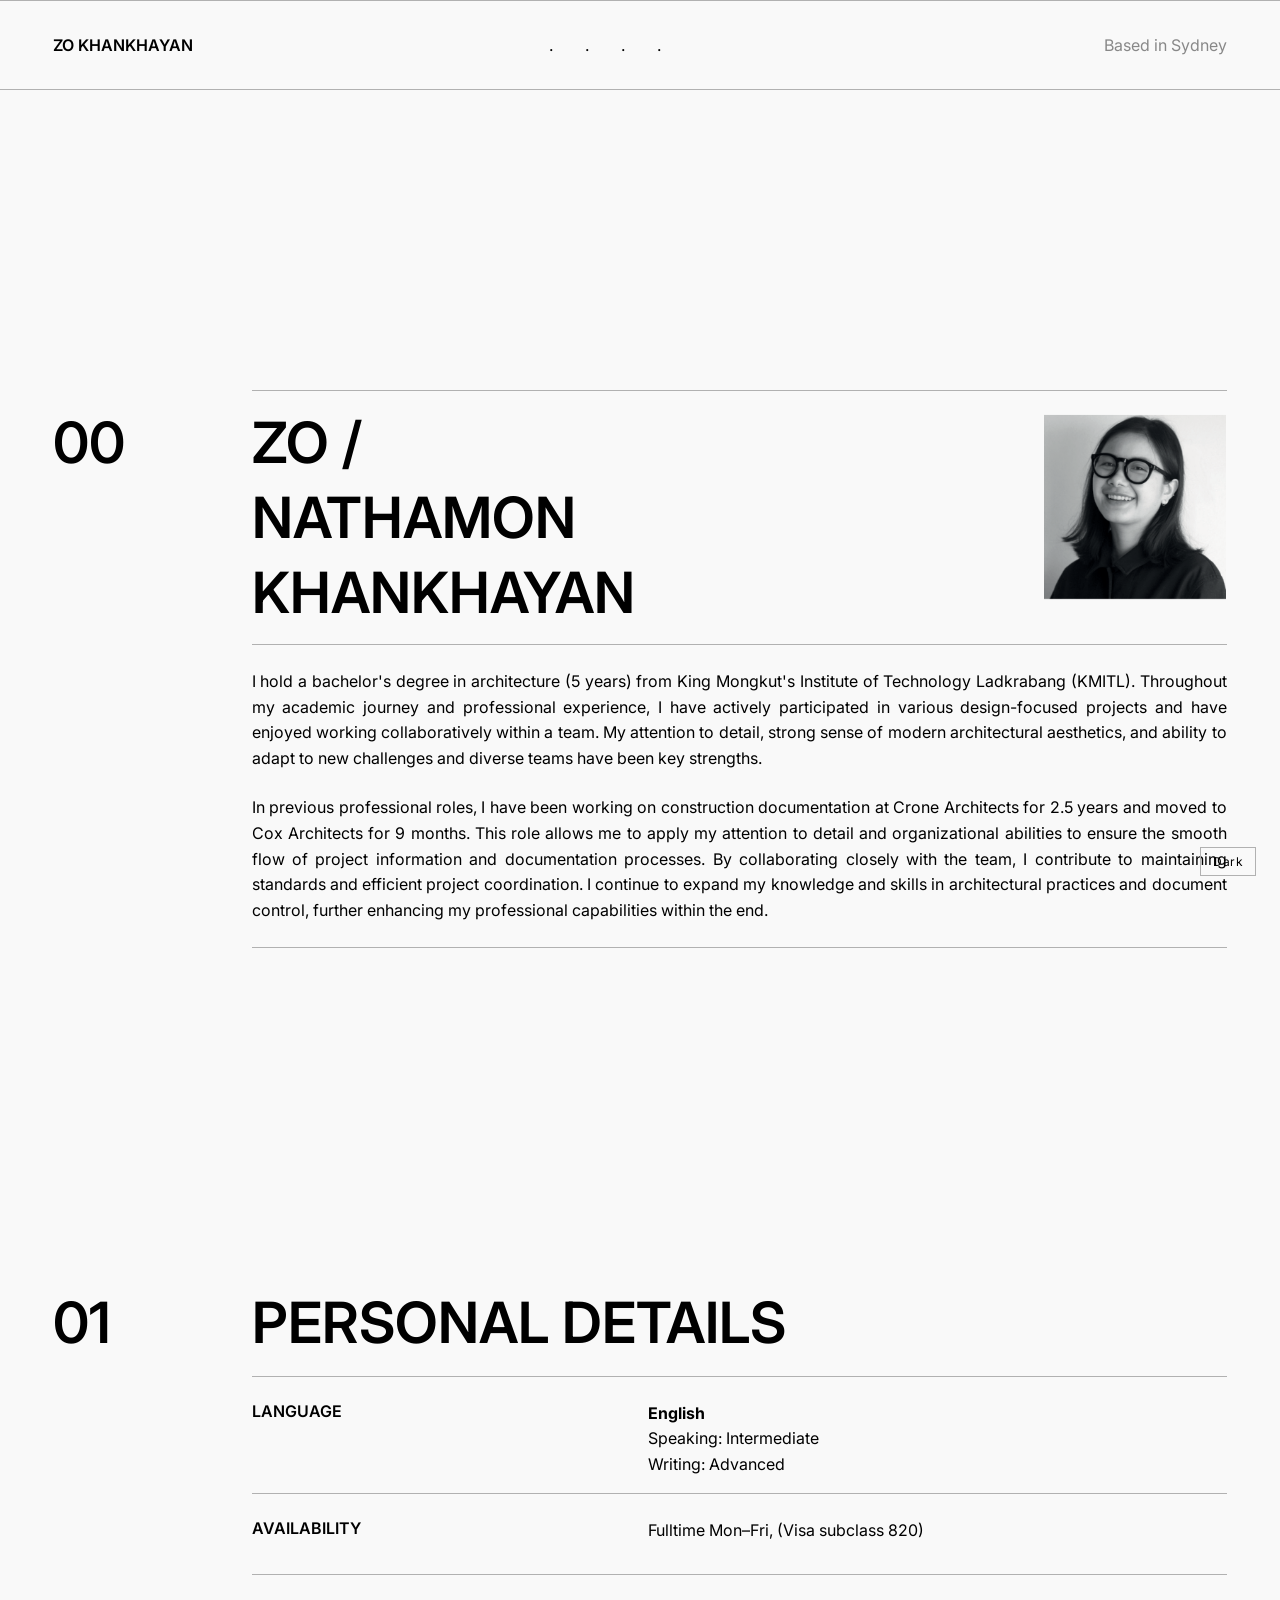
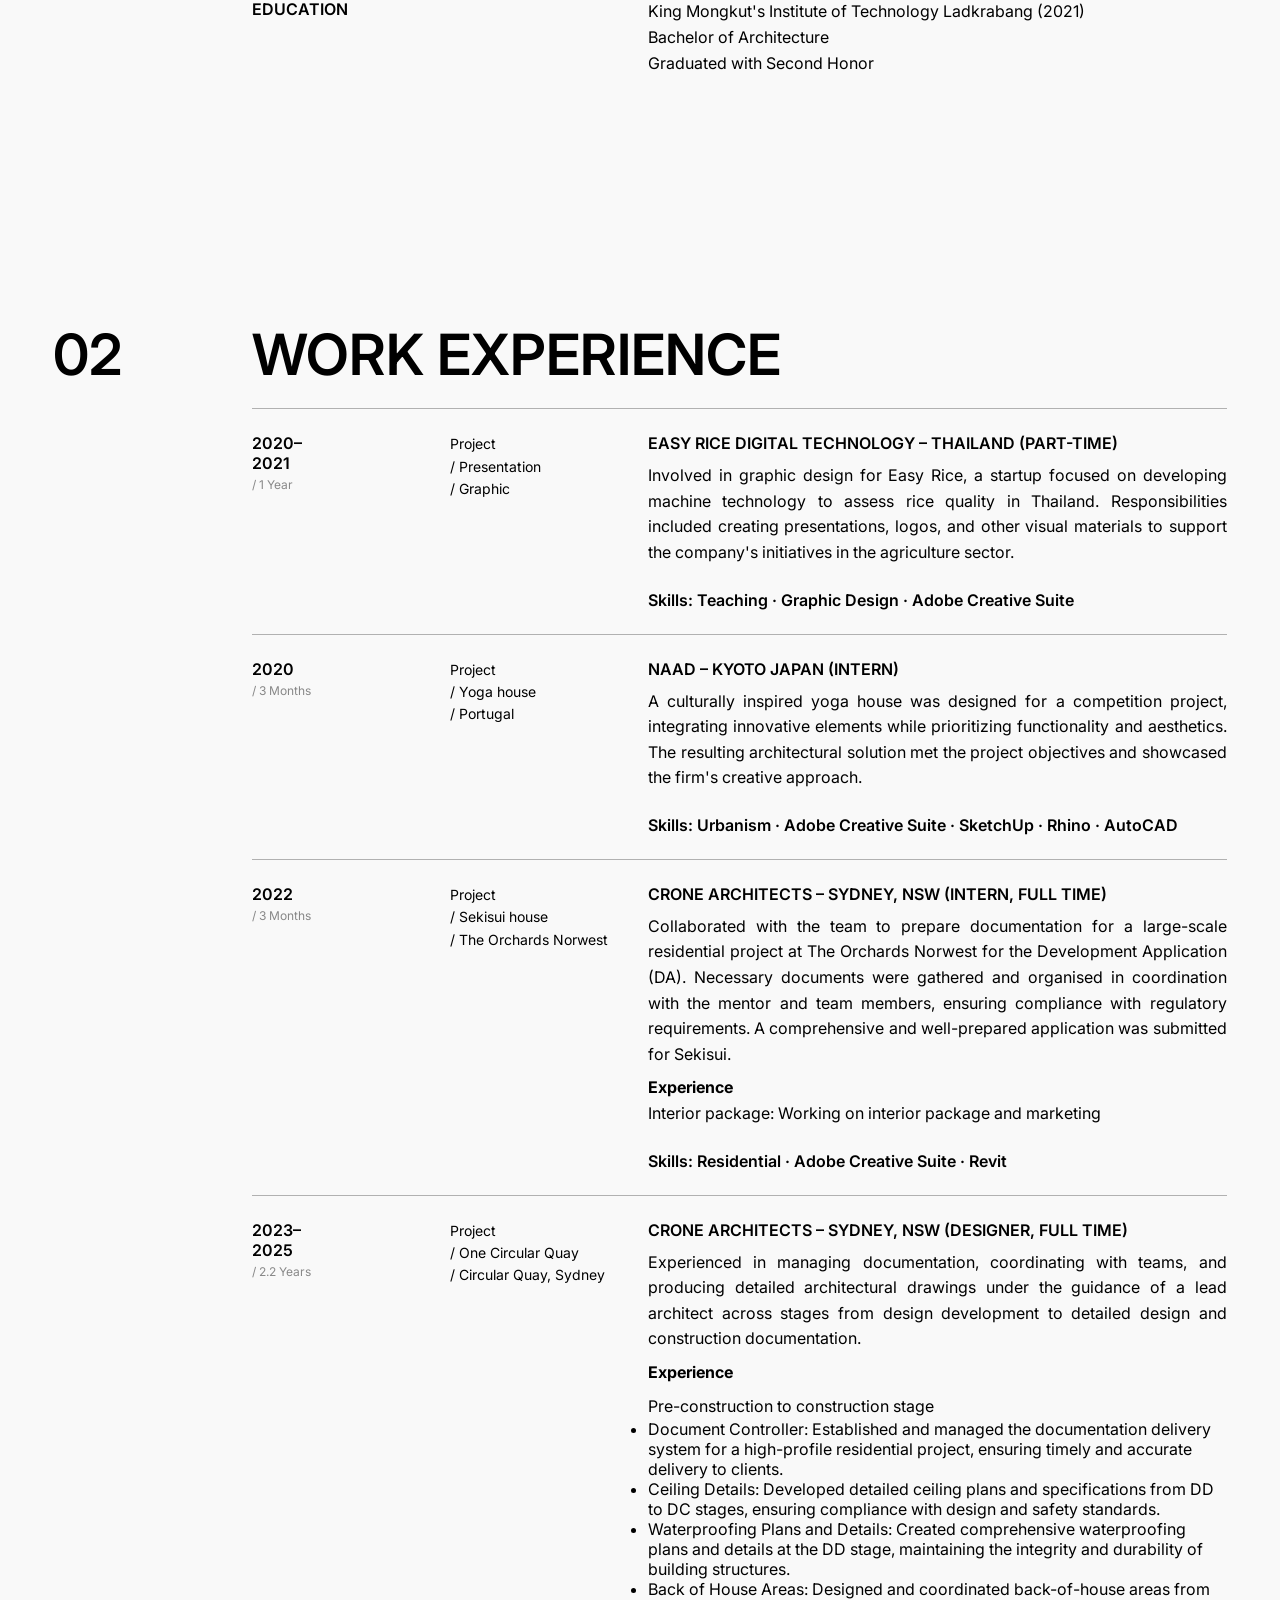
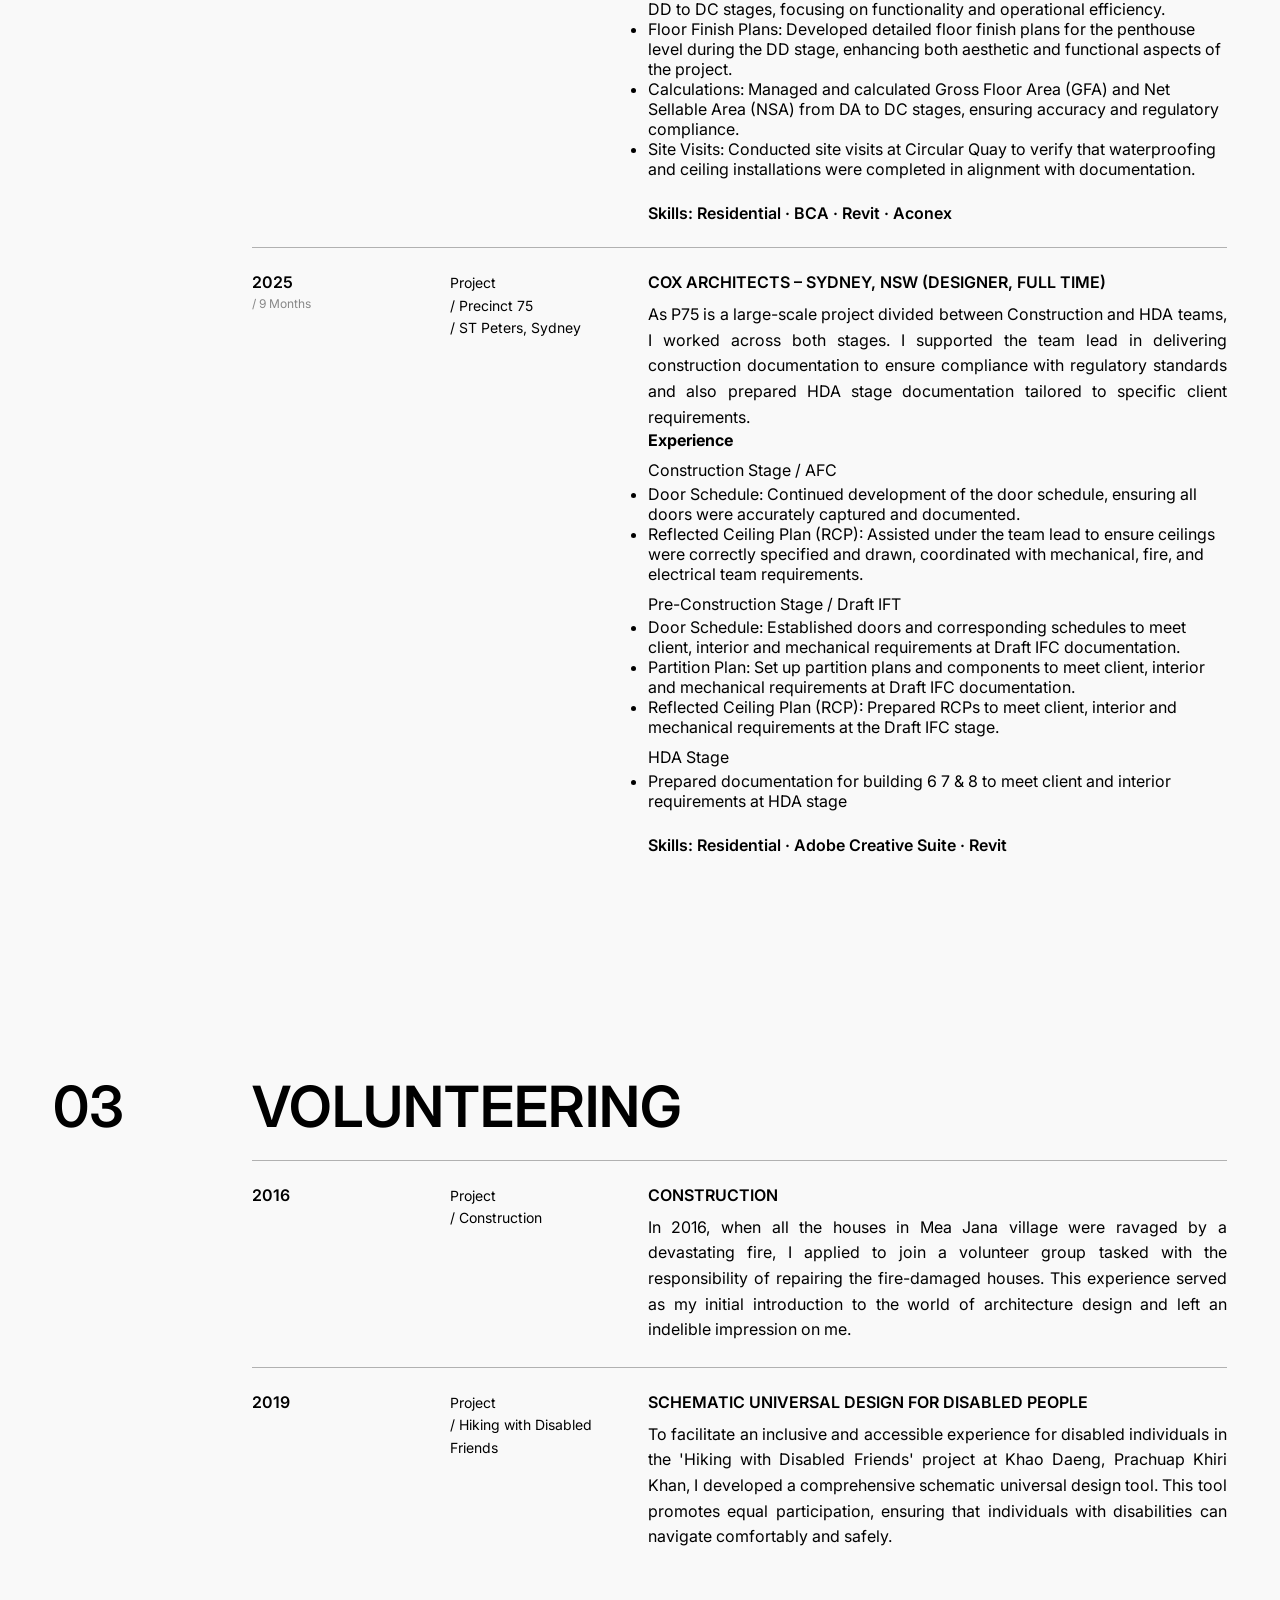
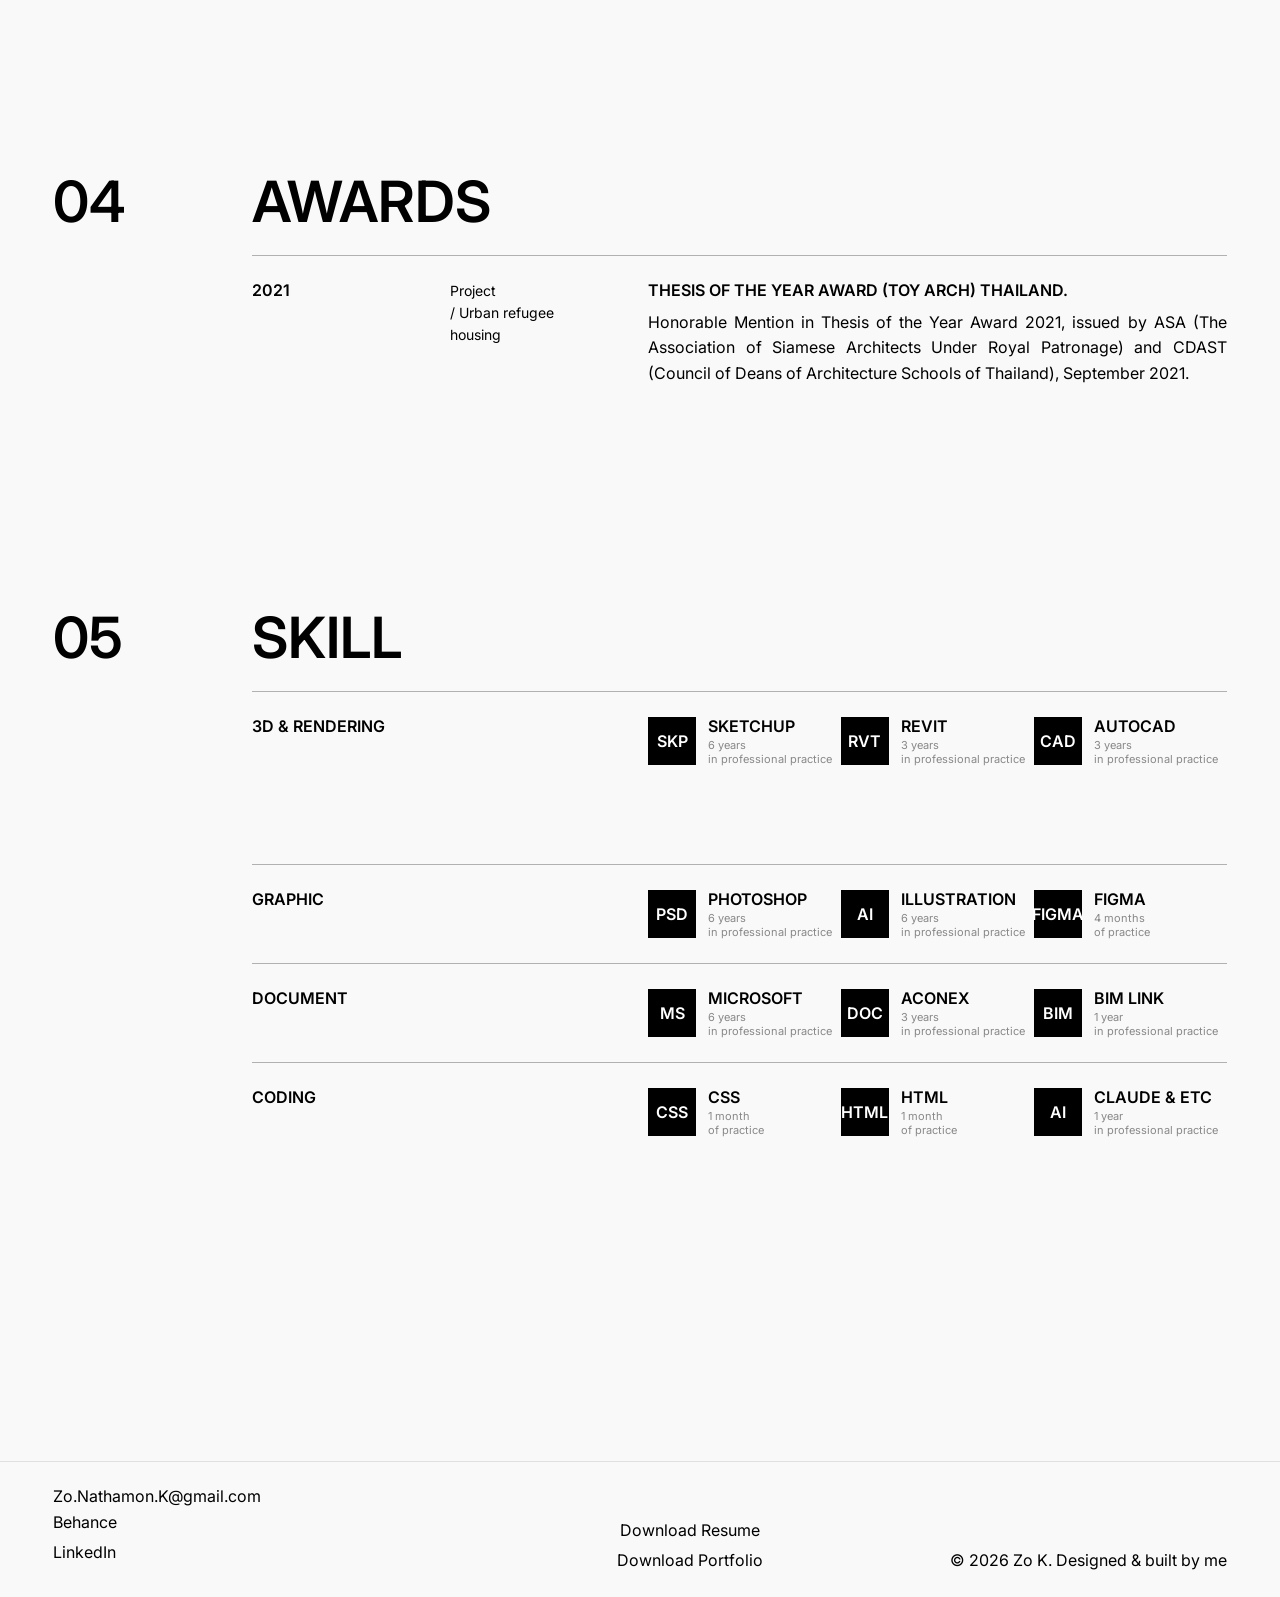
==== index.html @ fa92674e "spell checked" ====
<!DOCTYPE html>
<html lang="en">

<head>
  <meta charset="UTF-8" />
  <meta name="viewport" content="width=device-width, initial-scale=1.0" />
  <title>Zo Khankhayan</title>
  <link href="https://fonts.googleapis.com/css2?family=Inter:wght@400;600&display=swap" rel="stylesheet" />
  <style>
    /* ─────────────────────────────────────────────────────
       DESIGN TOKENS
    ───────────────────────────────────────────────────── */
    :root {
      --gray-000: #FFFFFF;
      --gray-200: #F9F9F9;
      --gray-500: #888888;
      --gray-900: #000000;
      --gutter: 16px;
      --margin: clamp(24px, calc(-160px + 16.667vw), 160px);
      --rule-color: #b1b1b1;
      --footer-rule: #E0E0E0;
    }

    /* ── Dark mode token overrides ── */
    body.dark {
      --gray-000: #000000;
      --gray-200: #161616;
      --gray-500: #777777;
      --gray-900: #F0F0F0;
      --rule-color: #333333;
      --footer-rule: #2a2a2a;
    }

    *,
    *::before,
    *::after {
      box-sizing: border-box;
      margin: 0;
      padding: 0;
    }

    body {
      background: var(--gray-200);
      font-family: 'Inter', sans-serif;
      font-size: 16px;
      color: var(--gray-900);
      cursor: none;
      transition: background 0.3s ease, color 0.3s ease;
    }

    /* ═══════════════════════════════════════════════════
       CUSTOM CURSOR
    ═══════════════════════════════════════════════════ */
    #cursor {
      position: fixed;
      top: 0;
      left: 0;
      width: 24px;
      height: 24px;
      border-radius: 50%;
      background: #ff3300;
      pointer-events: none;
      z-index: 99999;
      transform: translate(-50%, -50%);
      will-change: left, top;
      mix-blend-mode: multiply;
    }

    body.dark #cursor {
      mix-blend-mode: difference;
    }

    #cursor.clicking {
      transform: translate(-50%, -50%) scale(0.82);
    }

    /* hide default cursor everywhere */
    *,
    *::before,
    *::after {
      cursor: none !important;
    }

    /* ─── Typography ─── */
    .h1 {
      font-weight: 600;
      font-size: clamp(32px, 4.44vw, 64px);
      color: var(--gray-900);
      line-height: 1;
    }

    .h2 {
      font-weight: 600;
      font-size: 16px;
      color: var(--gray-900);
    }

    .h3 {
      font-weight: 600;
      font-size: 16px;
      color: var(--gray-900);
    }

    .h4 {
      font-weight: 400;
      font-size: 12px;
      color: var(--gray-500);
    }

    .body {
      font-weight: 400;
      font-size: 16px;
      color: var(--gray-900);
      line-height: 1.6;
    }

    .muted {
      color: var(--gray-500);
    }

    /* ─── Page shell ─── */
    .page-shell {
      max-width: 1920px;
      margin: 0 auto;
      padding: 0 var(--margin);
    }

    /* ─── 12-col grid (desktop) ─── */
    .page-grid {
      display: grid;
      grid-template-columns: repeat(12, 1fr);
      column-gap: var(--gutter);
    }

    .rule-grid {
      grid-column: 3 / 13;
      border: none;
      border-top: 1px solid var(--rule-color);
    }


    .rule-grid-top {
  grid-column: 3 / 13;
  border: none;
  border-top: 1px solid var(--rule-color);
  margin-top: 300px;
}

.rule-grid-bottom {
  grid-column: 6 / 13;
  border: none;
  margin-bottom: 300px;
}

    /* ═══════════════════════════════════════════════════
       NAV
    ═══════════════════════════════════════════════════ */
    nav {
      max-width: 1920px;
      margin: 0 auto;
      padding: 34px var(--margin);
      display: grid;
      grid-template-columns: repeat(12, 1fr);
      column-gap: var(--gutter);
      align-items: center;
    }

    .nav-logo {
      grid-column: 1 / 3;
      font-weight: 600;
      font-size: 16px;
      white-space: nowrap;
    }

    .nav-links {
      grid-column: 6 / 9;
      display: flex;
      gap: clamp(12px, 2.5vw, 36px);
      flex-wrap: wrap;
    }

    .nav-links a {
      text-decoration: none;
      color: var(--gray-900);
      font-size: 16px;
    }

    .nav-loc {
      grid-column: 10 / 13;
      font-size: 16px;
      color: var(--gray-500);
      text-align: right;
    }

    /* ═══════════════════════════════════════════════════
       HERO
    ═══════════════════════════════════════════════════ */
    .hero-row {
      padding: clamp(32px, 5vw, 80px) 0;
      align-items: center;
    }

    .hero-num {
      grid-column: 1;
      align-self: start;
      padding: clamp(24px, 5vw, 24px) 0 clamp(16px, 3vw, 24px);
    }

    .hero-name {
      grid-column: 3 / 10;
      font-weight: 600;
      font-size: clamp(16px, 4.44vw, 64px);
      color: var(--gray-900);
      line-height: 1.32;
      margin-top: 14px;
      margin-bottom: 14px;
    }

    .hero-img {
      grid-column: 11 / 13;
      width: 100%;
      object-fit: contain;
      align-self: start;
      padding: clamp(24px, 5vw, 24px) 0 clamp(16px, 3vw, 24px);
    }

    /* ═══════════════════════════════════════════════════
       BIO
    ═══════════════════════════════════════════════════ */
    .bio-wrap {
      grid-column: 3 / 13;
      padding: clamp(12px, 4vw, 24px) 0;
      display: flex;
      flex-direction: column;
      gap: 24px;
    }

    .bio-wrap .body {
      text-align: justify;
    }

    /* ═══════════════════════════════════════════════════
       SECTION HEADER
    ═══════════════════════════════════════════════════ */
    .sec-num {
      grid-column: 1;
      align-self: end;
      padding: clamp(200px, 5vw, 24px) 0 clamp(16px, 3vw, 24px);
    }

    .sec-title {
      grid-column: 3 / 13;
      font-weight: 600;
      font-size: clamp(24px, 4.44vw, 64px);
      color: var(--gray-900);
      line-height: 1;
      padding: clamp(200px, 5vw, 24px) 0 clamp(16px, 3vw, 24px);
      align-self: end;
    }


 /* ═══════════════════════════════════════════════════
       Not is use for now
    ═══════════════════════════════════════════════════ */
    .sec-title.right {
      text-align: right;
    }



    /* ═══════════════════════════════════════════════════
       PERSONAL DETAILS
    ═══════════════════════════════════════════════════ */
    .det-label {
      grid-column: 3 / 5;
      font-weight: 600;
      font-size: 16px;
      align-self: start;
      padding-bottom: 20px;
      padding-top: 24px;
    }

    .det-val-a {
      grid-column: 7 / 9;
      padding-top: 24px;
    }

    .det-val-b {
      grid-column: 10 / 12;
      padding-top: 24px;
    }

    .det-val-full {
      grid-column: 7 / 13;
      padding-top: 24px;
    }

    .det-spacer {
      grid-column: 3 / 13;
      height: 16px;
    }

    .det-section-end {
      padding-bottom: clamp(24px, 4vw, 64px);
    }

    /* ═══════════════════════════════════════════════════
       EXPERIENCE ENTRY
    ═══════════════════════════════════════════════════ */
    .entry-date {
      grid-column: 3;
      padding: clamp(24px, 3vw, 24px) 0;
      align-self: start;
    }

    .entry-date .h4 {
      margin-top: 4px;
    }

    .entry-tag {
      grid-column: 5 / 7;
      padding: clamp(24px, 3vw, 24px) 0;
      font-size: 14px;
      line-height: 1.6;
      align-self: start;
    }

    .entry-content {
      grid-column: 7 / 13;
      padding: clamp(24px, 3vw, 24px) 0;
      align-self: start;
    }

    .entry-content .h2 {
      margin-bottom: 10px;
    }

    .entry-content .body {
      text-align: justify;
    }

    .entry-content .skills {
      font-weight: 600;
      font-size: 16px;
      margin-top: 24px;
    }

    /* ═══════════════════════════════════════════════════
       SKILL ROWS
    ═══════════════════════════════════════════════════ */
    .skill-label {
      grid-column: 3/7;
      font-weight: 600;
      font-size: 16px;
      padding: clamp(24px, 3vw, 24px) 0;
      align-self: start;
    }

    .skill-grid {
      grid-column: 7 / 13;
      display: grid;
      grid-template-columns: repeat(6, 1fr);
      column-gap: 0;
      row-gap: clamp(24px, 2vw, 24px);
      padding: clamp(24px, 3vw, 24px) 0;
      align-self: start;
    }

    .skill-item {
      grid-column: span 2;
      display: flex;
      align-items: center;
      gap: 12px;
    }

    .badge {
      width: 48px;
      height: 48px;
      flex-shrink: 0;
      background: var(--gray-900);
      color: var(--gray-000);
      font-weight: 600;
      font-size: 16px;
      display: flex;
      align-items: center;
      justify-content: center;
      text-align: center;
    }

    .skill-item-text .h2 {
      font-size: 16px;
    }

    .skill-item-text .h4 {
      margin-top: 2px;
      font-size: 11px;
    }

    /* ═══════════════════════════════════════════════════
       FOOTER
    ═══════════════════════════════════════════════════ */
    footer {
      max-width: 1920px;
      margin: 0 auto;
      padding: clamp(24px, 5vw, 24px) var(--margin);
      display: grid;
      grid-template-columns: repeat(12, 1fr);
      column-gap: var(--gutter);
      border-top: 1px solid var(--footer-rule);
      align-items: start;
    }

    .footer-contact {
      grid-column: 1 / 6;
      display: flex;
      flex-direction: column;
      gap: 4px;
    }

    .footer-contact-row {
      display: flex;
      gap: 12px;
    }

    .footer-contact-row span:first-child {
      min-width: 72px;
    }

    .footer-dl {
      grid-column: 6 / 9;
      display: flex;
      flex-direction: column;
      align-items: center;
      gap: 4px;
      margin-top: 32px;
    }

    .footer-dl a {
      text-decoration: none;
      color: var(--gray-900);
      font-size: 16px;
    }

    .footer-copy {
      grid-column: 9 / 13;
      text-align: right;
      font-size: 16px;
      align-self: flex-end;
    }

    /* ═══════════════════════════════════════════════════
       ANIMATIONS
    ═══════════════════════════════════════════════════ */
    @keyframes slideUp {
      from { opacity: 0; transform: translateY(36px); }
      to { opacity: 1; transform: translateY(0); }
    }

    @keyframes fadeIn {
      from { opacity: 0; }
      to { opacity: 1; }
    }

    @keyframes fadeUp {
      from { opacity: 0; transform: translateY(16px); }
      to { opacity: 1; transform: translateY(0); }
    }

    @keyframes slideInLeft {
      from { opacity: 0; transform: translateX(-24px); }
      to { opacity: 1; transform: translateX(0); }
    }

    @keyframes slideInRight {
      from { opacity: 0; transform: translateX(24px); }
      to { opacity: 1; transform: translateX(0); }
    }

    @keyframes scaleIn {
      from { opacity: 0; transform: scale(0.92); }
      to { opacity: 1; transform: scale(1); }
    }

    .reveal { opacity: 0; }

    .reveal.anim-slide-up.is-visible {
      animation: slideUp 1.1s cubic-bezier(0.16, 1, 0.3, 1) forwards;
    }

    .reveal.anim-fade.is-visible {
      animation: fadeIn 0.5s ease forwards;
    }

    .reveal.anim-fade-up.is-visible {
      animation: fadeUp 0.6s cubic-bezier(0.22, 1, 0.36, 1) forwards;
    }

    .reveal.anim-left.is-visible {
      animation: slideInLeft 0.55s cubic-bezier(0.22, 1, 0.36, 1) forwards;
    }

    .reveal.anim-right.is-visible {
      animation: slideInRight 0.55s cubic-bezier(0.22, 1, 0.36, 1) forwards;
    }

    .reveal.anim-scale.is-visible {
      animation: scaleIn 0.6s cubic-bezier(0.22, 1, 0.36, 1) forwards;
    }

    .reveal.anim-rule.is-visible {
      animation: fadeIn 0.4s ease forwards;
    }

    .delay-1 { animation-delay: 0.08s !important; }
    .delay-2 { animation-delay: 0.16s !important; }
    .delay-3 { animation-delay: 0.24s !important; }
    .delay-4 { animation-delay: 0.32s !important; }
    .delay-5 { animation-delay: 0.40s !important; }

    nav {
      animation: fadeIn 0.6s ease both;
    }

    .badge {
      transition: transform 0.2s cubic-bezier(0.22, 1, 0.36, 1), background 0.2s ease;
    }

    .badge:hover {
      transform: scale(1.08);
      background: #444;
    }

    .footer-dl a,
    .footer-contact-row a {
      text-decoration: none;
      color: var(--gray-900);
      transition: opacity 0.2s ease;
    }

    .footer-dl a:hover,
    .footer-contact-row a:hover {
      opacity: 0.5;
    }

    /* ═══════════════════════════════════════════════════
       DARK MODE TOGGLE
    ═══════════════════════════════════════════════════ */
    #theme-toggle {
      position: fixed;
      bottom: 24px;
      right: 24px;
      z-index: 99998;
      background: none;
      border: 1px solid var(--rule-color);
      color: var(--gray-900);
      font-family: 'Inter', sans-serif;
      font-size: 12px;
      font-weight: 400;
      padding: 6px 12px;
      cursor: none;
      transition: border-color 0.2s ease, color 0.2s ease, background 0.2s ease;
      letter-spacing: 0.04em;
    }

    #theme-toggle:hover {
      background: var(--gray-900);
      color: var(--gray-200);
    }

    /* ═══════════════════════════════════════════════════
       TABLET — 8 columns, ≤ 900px
       font-size 64px → 32px, 16px → 12px, 10px → 10px
    ═══════════════════════════════════════════════════ */
    @media (max-width: 900px) {

      /* Switch to 8-column grid */
      .page-grid {
        grid-template-columns: repeat(8, 1fr);
      }

      nav {
        grid-template-columns: repeat(8, 1fr);
        padding: 24px var(--margin);
      }

      /* Nav */
      .nav-logo {
        grid-column: 1 / 3;
        font-size: 12px;
      }

      .nav-links {
        grid-column: 3 / 7;
        font-size: 12px;
      }

      .nav-links a {
        font-size: 12px;
      }

      .nav-loc {
        display: none;
      }

      /* Typography scale: 64 → 32 */
      .h1 {
        font-size: 32px;
      }

      .sec-title {
        font-size: 32px;
        padding: clamp(24px, 3vw, 24px) 0 clamp(12px, 2vw, 16px);
      }

      .sec-num {
        font-size: 32px;
        padding: clamp(24px, 3vw, 24px) 0 clamp(12px, 2vw, 16px);
      }

      .hero-name {
        font-size: 32px;
       
      }

      /* Typography scale: 16 → 12 */
      .h2 {
        font-size: 12px;
      }

      .h3 {
        font-size: 12px;
      }

      .body {
        font-size: 12px;
      }

      .skill-label {
        font-size: 12px;
      }

      .skill-item-text .h2 {
        font-size: 12px;
      }

      .det-label {
        font-size: 12px;
      }

      .entry-content .skills {
        font-size: 12px;
      }

      .nav-logo {
        font-size: 12px;
      }

      /* rule-grid spans full 8 cols */
      .rule-grid {
        grid-column: 1 / -1;
      }

        .rule-grid-top {
  grid-column: 1 / -1;
  margin-top: 100px;
}

.rule-grid-bottom {
  grid-column: 1 / -1;
  margin-bottom: 100px;
}

      /* Hero */
      .hero-num {
        grid-column: 1;
         padding: clamp(10px, 3vw, 10px) 0 clamp(0px, 2vw, 16px);
      }

      .hero-name {
        grid-column: 2 / 7;
        margin-top: 10px;
        margin-bottom: 10px;
      }

      /* Profile photo: keep same size, stays right */
      .hero-img {
        grid-column: 7 / 9;
        width: 100%;
        padding: clamp(10px, 3vw, 10px) 0 clamp(0px, 2vw, 16px);
      }

      /* Bio */
      .bio-wrap {
        grid-column: 1 / -1;
      }

      /* Section headers */
      .sec-num {
        grid-column: 1;
        align-self: end;
      }

      .sec-title {
        grid-column: 2 / -1;
        align-self: end;
      }

      /* Personal details */
      .det-label {
        grid-column: 1 / 3;
      }

      .det-val-a {
        grid-column: 3 / 6;
      }

      .det-val-b {
        grid-column: 6 / 9;
      }

      .det-val-full {
        grid-column: 3 / -1;
      }

      .det-spacer {
        grid-column: 1 / -1;
      }

      /* Experience entries */
      .entry-date {
        grid-column: 1 / 3;
      }

      .entry-tag {
        grid-column: 3 / 5;
        font-size: 12px;
      }

      .entry-content {
        grid-column: 5 / -1;
        font-size: 12px;
      }

      /* Skills */
      .skill-label {
        grid-column: 1 / 3;
      }

      .skill-grid {
        grid-column: 3 / -1;
        grid-template-columns: repeat(6, 1fr);
      }

      /* Footer */
      footer {
        grid-template-columns: repeat(8, 1fr);
      }

      .footer-contact {
        grid-column: 1 / 5;
        font-size: 12px;
      }

      .footer-dl {
        grid-column: 5 / 7;
      }

      .footer-dl a {
        font-size: 12px;
      }

      .footer-copy {
        grid-column: 7 / -1;
        font-size: 12px;
      }
    }

    /* ═══════════════════════════════════════════════════
       MOBILE — 4 columns, ≤ 482px
       font-size 64px → 24px, 16px → 12px, 10px → 10px
    ═══════════════════════════════════════════════════ */
    @media (max-width: 482px) {

      /* Switch to 4-column grid */
      .page-grid {
        grid-template-columns: repeat(4, 1fr);
      }

      nav {
        grid-template-columns: repeat(4, 1fr);
        row-gap: 12px;
        padding: 20px var(--margin);
      }

      .nav-logo {
        grid-column: 1 / 3;
        font-size: 12px;
      }

      .nav-links {
        grid-column: 1 / -1;
        font-size: 12px;
      }

      .nav-links a {
        font-size: 12px;
      }

      .nav-loc {
        display: none;
      }

      /* Typography scale: 64 → 24 */
      .h1 {
        font-size: 18px;
      }

      .sec-title {
        font-size: 18px;
        padding: 56px 0 12px;
      }

      .sec-num {
        font-size: 18px;
        padding: 56px 0 12px;
      }

      .hero-name {
        font-size: 18px;
      }

      /* Typography scale: 16 → 12 */
      .h2 {
        font-size: 12px;
      }

      .h3 {
        font-size: 12px;
      }

      .body {
        font-size: 12px;
      }

      .skill-label {
        font-size: 12px;
      }

      .skill-item-text .h2 {
        font-size: 12px;
      }

      .det-label {
        font-size: 12px;
      }

      .entry-content .skills {
        font-size: 12px;
      }

      /* rule-grid full width */
      .rule-grid {
        grid-column: 1 / -1;
      }

      /* Hero — number col 1, name col 2–4, photo stays col 4 (same size) */
      .hero-num {
        grid-column: 1;
        padding: clamp(10px, 3vw, 24px) 0 clamp(0px, 2vw, 16px);
      }

      .hero-name {
        grid-column: 2 / 4;
        margin-top: 10px;
        margin-bottom: 10px;
      }

      /* Profile photo: keep same visual size, pinned to right */
      .hero-img {
        grid-column: 4 / 5;
        width: 100%;
        padding: clamp(10px, 3vw, 24px) 0 clamp(10px, 2vw, 16px);
      }

      /* Bio */
      .bio-wrap {
        grid-column: 1 / -1;
        gap: 16px;
      }

      /* Section headers */
      .sec-num {
        grid-column: 1;
      }

      .sec-title {
        grid-column: 2 / -1;
      }

      /* Personal details */
      .det-label {
        grid-column: 1 / -1;
        padding-bottom: 8px;
      }

      .det-val-a {
        grid-column: 1 / 3;
        padding-top: 0;
      }

      .det-val-b {
        grid-column: 3 / -1;
        padding-top: 0;
      }

      .det-val-full {
        grid-column: 1 / -1;
        padding-top: 0;
      }

      .det-spacer {
        grid-column: 1 / -1;
        height: 8px;
      }

      /* Experience entries */
      .entry-date {
        grid-column: 1 / 2;
        padding-bottom: 0;
      }

      .entry-tag {
        grid-column: 3 / -1;
        font-size: 12px;
        padding-bottom: 24;
      }

      .entry-content {
        grid-column: 1 / -1;
        padding-top: 8px;
        font-size: 12px;
      }

      /* Skills */
      .skill-label {
        grid-column: 1 / -1;
        padding-bottom: 0;
      }

      .skill-grid {
        grid-column: 1 / -1;
        grid-template-columns: repeat(2, 1fr);
        row-gap: 16px;
      }

      .skill-item {
        grid-column: span 1 !important;
      }

      /* Badge stays same size */
      .badge {
        width: 48px;
        height: 48px;
        font-size: 12px;
      }

      /* Footer */
      footer {
        grid-template-columns: 1fr;
        row-gap: 20px;
      }

      .footer-contact,
      .footer-dl,
      .footer-copy {
        grid-column: 1;
      }

      .footer-contact {
        font-size: 12px;
      }

      .footer-dl {
        align-items: flex-start;
        margin-top: 0;
      }

      .footer-dl a {
        font-size: 12px;
      }

      .footer-copy {
        font-size: 12px;
        text-align: left;
      }

      /* Reduce large spacers on mobile */
      .sec-num {
        padding-top: clamp(48px, 8vw, 80px);
      }
    }
  </style>
</head>

<body>

  <!-- ════ NAV ════ -->
  <hr class="rule-grid">
  <nav>
    <span class="nav-logo h2">ZO KHANKHAYAN</span>
    <div class="nav-links">
      <a href="#">.</a>
      <a href="#">.</a>
      <a href="#">.</a>
      <a href="#">.</a>
    </div>
    <span class="nav-loc">Based in Sydney</span>
  </nav>
  <hr class="rule-grid" />

  <div class="page-shell">

    <!-- ════ 00 HERO ════ -->
    

    <div class="page-grid">
      <div class="rule-grid-top"></div>   <!-- at the top -->
      <div class="hero-num h1 reveal anim-fade">00</div>
      <div class="hero-name reveal anim-slide-up">ZO /<br />NATHAMON<br />KHANKHAYAN</div>
      <img class="hero-img reveal anim-scale" src="./zo.png" alt="Zo Khankhayan" />
      <hr class="rule-grid reveal anim-rule" />
    </div>

    <!-- ════ BIO ════ -->
    <div class="page-grid">
      <div class="bio-wrap">
        <p class="body reveal anim-fade-up">
          I hold a bachelor's degree in architecture (5 years) from King Mongkut's Institute of Technology
          Ladkrabang (KMITL). Throughout my academic journey and professional experience, I have actively
          participated in various design-focused projects and have enjoyed working collaboratively within a team.
          My attention to detail, strong sense of modern architectural aesthetics, and ability to adapt to new
          challenges and diverse teams have been key strengths.
        </p>
        <p class="body reveal anim-fade-up delay-1">
          In previous professional roles, I have been working on construction documentation at Crone Architects
          for 2.5 years and moved to Cox Architects for 9 months. This role allows me to apply my attention to
          detail and organizational abilities to ensure the smooth flow of project information and documentation
          processes. By collaborating closely with the team, I contribute to maintaining standards and efficient
          project coordination. I continue to expand my knowledge and skills in architectural practices and
          document control, further enhancing my professional capabilities within the end.
        </p>
        <div class="rule-grid reveal anim-rule">
          <br>
          <p class="body reveal anim-fade-up delay-2">
            I'm passionate about design, visuals, grids, lines, patterns, color, and the small details that can enrich
            human life. I try to notice the subtle moments in everyday life and how thoughtful design can gently enhance
            them. I hope to contribute to work that brings care and meaning into people's routines, and to be someone
            who enjoys collaborating with others, helping create a team environment where everyone can enjoy the process
            together.
          </p>
        </div>
      </div>
    </div>

    <!-- ════ 01 PERSONAL DETAILS ════ -->
    <div class="page-grid">
      <div class="sec-num h1 reveal anim-fade">01</div>
      <div class="sec-title reveal anim-slide-up">PERSONAL DETAILS</div>

      <hr class="rule-grid reveal anim-rule" />
      <div class="det-label h2 reveal anim-left">LANGUAGE</div>
      <div class="det-val-a body reveal anim-fade-up delay-1">
        <strong>English</strong><br />Speaking: Intermediate<br />Writing: Advanced
      </div>
      <div class="det-val-b body reveal anim-fade-up delay-2">
        <strong>Thai</strong><br />Speaking: Native<br />Writing: Native
      </div>
      <div class="det-spacer"></div>

      <hr class="rule-grid reveal anim-rule" />
      <div class="det-label h2 reveal anim-left">AVAILABILITY</div>
      <div class="det-val-full body reveal anim-fade-up delay-1">Fulltime Mon–Fri, (Visa subclass 820)</div>
      <div class="det-spacer"></div>

      <hr class="rule-grid reveal anim-rule" />
      <div class="det-label h2 reveal anim-left">EDUCATION</div>
      <div class="det-val-full body det-section-end reveal anim-fade-up delay-1">
        King Mongkut's Institute of Technology Ladkrabang (2021)<br />
        Bachelor of Architecture<br />
        Graduated with Second Honor
      </div>
    </div>

    <!-- ════ 02 WORK EXPERIENCE ════ -->
    <div class="page-grid">
      <div class="sec-num h1 reveal anim-fade">02</div>
      <div class="sec-title reveal anim-slide-up">WORK EXPERIENCE</div>
    </div>

    <!-- Easy Rice -->
    <div class="page-grid">
      <hr class="rule-grid reveal anim-rule" />
      <div class="entry-date reveal anim-left">
        <div class="h2">2020–2021</div>
        <div class="h4">/ 1 Year</div>
      </div>
      <div class="entry-tag reveal anim-fade delay-1">Project<br />/ Presentation<br />/ Graphic</div>
      <div class="entry-content reveal anim-right">
        <div class="h2">EASY RICE DIGITAL TECHNOLOGY – THAILAND (PART-TIME)</div>
        <p class="body">Involved in graphic design for Easy Rice, a startup focused on developing machine technology to
          assess rice quality in Thailand. Responsibilities included creating presentations, logos, and other visual
          materials to support the company's initiatives in the agriculture sector.</p>
        <div class="h3 skills">Skills: Teaching · Graphic Design · Adobe Creative Suite</div>
      </div>
    </div>

    <!-- NAAD Kyoto -->
    <div class="page-grid">
      <hr class="rule-grid reveal anim-rule" />
      <div class="entry-date reveal anim-left">
        <div class="h2">2020</div>
        <div class="h4">/ 3 Months</div>
      </div>
      <div class="entry-tag reveal anim-fade delay-1">Project<br />/ Yoga house<br />/ Portugal</div>
      <div class="entry-content reveal anim-right">
        <div class="h2">NAAD – KYOTO JAPAN (INTERN)</div>
        <p class="body">A culturally inspired yoga house was designed for a competition project, integrating innovative
          elements while prioritizing functionality and aesthetics. The resulting architectural solution met the project
          objectives and showcased the firm's creative approach.</p>
        <div class="h3 skills">Skills: Urbanism · Adobe Creative Suite · SketchUp · Rhino · AutoCAD</div>
      </div>
    </div>

    <!-- Crone Sekisui -->
    <div class="page-grid">
      <hr class="rule-grid reveal anim-rule" />
      <div class="entry-date reveal anim-left">
        <div class="h2">2022</div>
        <div class="h4">/ 3 Months</div>
      </div>
      <div class="entry-tag reveal anim-fade delay-1">Project<br />/ Sekisui house<br />/ The Orchards Norwest</div>
      <div class="entry-content reveal anim-right">
        <div class="h2">CRONE ARCHITECTS – SYDNEY, NSW (INTERN, FULL TIME)</div>
        <p class="body">Collaborated with the team to prepare documentation for a large-scale residential project at The
          Orchards Norwest for the Development Application (DA). Necessary documents were gathered and organised in
          coordination with the mentor and team members, ensuring compliance with regulatory requirements. A
          comprehensive and well-prepared application was submitted for Sekisui.</p>
        <p class="body" style="margin-top:8px;"><strong>Experience</strong></p>
        <p class="body">Interior package: Working on interior package and marketing</p>
        <div class="h3 skills">Skills: Residential · Adobe Creative Suite · Revit</div>
      </div>
    </div>

    <!-- Crone One Circular Quay -->
    <div class="page-grid">
      <hr class="rule-grid reveal anim-rule" />
      <div class="entry-date reveal anim-left">
        <div class="h2">2023–2025</div>
        <div class="h4">/ 2.2 Years</div>
      </div>
      <div class="entry-tag reveal anim-fade delay-1">Project<br />/ One Circular Quay<br />/ Circular Quay, Sydney
      </div>
      <div class="entry-content reveal anim-right">
        <div class="h2">CRONE ARCHITECTS – SYDNEY, NSW (DESIGNER, FULL TIME)</div>
        <p class="body">Experienced in managing documentation, coordinating with teams, and producing detailed
          architectural drawings under the guidance of a lead architect across stages from design development to
          detailed design and construction documentation.</p>
        <p class="body" style="margin-top:8px;"><strong>Experience</strong></p>
        <p class="body" style="margin-top:8px;">Pre-construction to construction stage</p>
        <p class="body">
        <ul>
          <li>Document Controller: Established and managed the documentation delivery system for a high-profile
            residential project, ensuring timely and accurate delivery to clients.</li>
          <li>Ceiling Details: Developed detailed ceiling plans and specifications from DD to DC stages, ensuring
            compliance with design and safety standards.</li>
          <li>Waterproofing Plans and Details: Created comprehensive waterproofing plans and details at the DD stage,
            maintaining the integrity and durability of building structures.</li>
          <li>Back of House Areas: Designed and coordinated back-of-house areas from DD to DC stages, focusing on
            functionality and operational efficiency.</li>
          <li>Floor Finish Plans: Developed detailed floor finish plans for the penthouse level during the DD stage,
            enhancing both aesthetic and functional aspects of the project.</li>
          <li>Calculations: Managed and calculated Gross Floor Area (GFA) and Net Sellable Area (NSA) from DA to DC
            stages, ensuring accuracy and regulatory compliance.</li>
          <li>Site Visits: Conducted site visits at Circular Quay to verify that waterproofing and ceiling installations
            were completed in alignment with documentation.</li>
        </ul>
        </p>
        <div class="h3 skills">Skills: Residential · BCA · Revit · Aconex</div>
      </div>
    </div>

    <!-- Cox Architects -->
    <div class="page-grid">
      <hr class="rule-grid reveal anim-rule" />
      <div class="entry-date reveal anim-left">
        <div class="h2">2025</div>
        <div class="h4">/ 9 Months</div>
      </div>
      <div class="entry-tag reveal anim-fade delay-1">Project<br />/ Precinct 75<br />/ ST Peters, Sydney</div>
      <div class="entry-content reveal anim-right">
        <div class="h2">COX ARCHITECTS – SYDNEY, NSW (DESIGNER, FULL TIME)</div>
        <p class="body">As P75 is a large-scale project divided between Construction and HDA teams, I worked across both
          stages. I supported the team lead in delivering construction documentation to ensure compliance with
          regulatory standards and also prepared HDA stage documentation tailored to specific client requirements.</p>
        <strong>Experience</strong><br>
        <p class="body" style="margin-top:8px;">Construction Stage / AFC </p>

        <ul>
          <li>Door Schedule: Continued development of the door schedule, ensuring all doors were accurately captured and
            documented.</li>
          <li>Reflected Ceiling Plan (RCP): Assisted under the team lead to ensure ceilings were correctly specified and
            drawn, coordinated with mechanical, fire, and electrical team requirements.</li>

          <p class="body" style="margin-top:8px;">Pre-Construction Stage / Draft IFT</p>
          <li>Door Schedule: Established doors and corresponding schedules to meet client, interior and mechanical
            requirements at Draft IFC documentation.</li>
          <li>Partition Plan: Set up partition plans and components to meet client, interior and mechanical requirements
            at Draft IFC documentation.</li>
          <li>Reflected Ceiling Plan (RCP): Prepared RCPs to meet client, interior and mechanical requirements at the
            Draft IFC stage.</li>
        </ul>

        <p class="body" style="margin-top:8px;">HDA Stage </p>
        <ul>
          <li>Prepared documentation for building 6 7 & 8 to meet client and interior requirements at HDA stage</li>
        </ul>

        <div class="h3 skills">Skills: Residential · Adobe Creative Suite · Revit</div>
      </div>
    </div>

    

    <!-- ════ 03 VOLUNTEERING ════ -->
    <div class="page-grid">
      <div class="sec-num h1 reveal anim-fade">03</div>
      <div class="sec-title reveal anim-slide-up">VOLUNTEERING</div>
    </div>

    <div class="page-grid">
      <hr class="rule-grid reveal anim-rule" />
      <div class="entry-date reveal anim-left">
        <div class="h2">2016</div>
      </div>
      <div class="entry-tag reveal anim-fade delay-1">Project<br />/ Construction</div>
      <div class="entry-content reveal anim-right">
        <div class="h2">CONSTRUCTION</div>
        <p class="body">In 2016, when all the houses in Mea Jana village were ravaged by a devastating fire, I applied
          to join a volunteer group tasked with the responsibility of repairing the fire-damaged houses. This experience
          served as my initial introduction to the world of architecture design and left an indelible impression on me.
        </p>
      </div>
    </div>

    <div class="page-grid">
      <hr class="rule-grid reveal anim-rule" />
      <div class="entry-date reveal anim-left">
        <div class="h2">2019</div>
      </div>
      <div class="entry-tag reveal anim-fade delay-1">Project<br />/ Hiking with Disabled Friends</div>
      <div class="entry-content reveal anim-right">
        <div class="h2">SCHEMATIC UNIVERSAL DESIGN FOR DISABLED PEOPLE</div>
        <p class="body">To facilitate an inclusive and accessible experience for disabled individuals in the 'Hiking
          with Disabled Friends' project at Khao Daeng, Prachuap Khiri Khan, I developed a comprehensive schematic
          universal design tool. This tool promotes equal participation, ensuring that individuals with disabilities can
          navigate comfortably and safely.</p>
      </div>
    </div>

    

    <!-- ════ 04 AWARDS ════ -->
    <div class="page-grid">
      <div class="sec-num h1 reveal anim-fade">04</div>
      <div class="sec-title reveal anim-slide-up">AWARDS</div>
    </div>

    <div class="page-grid">
      <hr class="rule-grid reveal anim-rule" />
      <div class="entry-date reveal anim-left">
        <div class="h2">2021</div>
      </div>
      <div class="entry-tag reveal anim-fade delay-1">Project<br />/ Urban refugee<br />housing</div>
      <div class="entry-content reveal anim-right">
        <div class="h2">THESIS OF THE YEAR AWARD (TOY ARCH) THAILAND.</div>
        <p class="body">Honorable Mention in Thesis of the Year Award 2021, issued by ASA (The Association of Siamese
          Architects Under Royal Patronage) and CDAST (Council of Deans of Architecture Schools of Thailand), September
          2021.</p>
      </div>
    </div>

    

    <!-- ════ 05 SKILL ════ -->
    <div class="page-grid">
      <div class="sec-num h1 reveal anim-fade">05</div>
      <div class="sec-title reveal anim-slide-up">SKILL</div>
    </div>

    <!-- 3D Modeling & Rendering -->
    <div class="page-grid">
      <hr class="rule-grid reveal anim-rule" />
      <div class="skill-label reveal anim-left">3D & RENDERING</div>
      <div class="skill-grid">
        <div class="skill-item reveal anim-fade-up">
          <div class="badge">SKP</div>
          <div class="skill-item-text">
            <div class="h2">SKETCHUP</div>
            <div class="h4">6 years<br />in professional practice</div>
          </div>
        </div>
        <div class="skill-item reveal anim-fade-up delay-1">
          <div class="badge">RVT</div>
          <div class="skill-item-text">
            <div class="h2">REVIT</div>
            <div class="h4">3 years<br />in professional practice</div>
          </div>
        </div>
        <div class="skill-item reveal anim-fade-up delay-2">
          <div class="badge">CAD</div>
          <div class="skill-item-text">
            <div class="h2">AUTOCAD</div>
            <div class="h4">3 years<br />in professional practice</div>
          </div>
        </div>
        <div class="skill-item reveal anim-fade-up delay-3">
          <div class="badge">LM</div>
          <div class="skill-item-text">
            <div class="h2">LUMION</div>
            <div class="h4">4 years<br />in professional practice</div>
          </div>
        </div>
        <div class="skill-item reveal anim-fade-up delay-4">
          <div class="badge">ESC</div>
          <div class="skill-item-text">
            <div class="h2">ENSCAPE</div>
            <div class="h4">3 years<br />in professional practice</div>
          </div>
        </div>
        <div class="skill-item reveal anim-fade-up delay-5">
          <div class="badge">D5</div>
          <div class="skill-item-text">
            <div class="h2">D5</div>
            <div class="h4">2 years<br />in professional practice</div>
          </div>
        </div>
      </div>
    </div>

    <!-- Graphic -->
    <div class="page-grid">
      <hr class="rule-grid reveal anim-rule" />
      <div class="skill-label reveal anim-left">GRAPHIC</div>
      <div class="skill-grid">
        <div class="skill-item reveal anim-fade-up">
          <div class="badge">PSD</div>
          <div class="skill-item-text">
            <div class="h2">PHOTOSHOP</div>
            <div class="h4">6 years<br />in professional practice</div>
          </div>
        </div>
        <div class="skill-item reveal anim-fade-up delay-1">
          <div class="badge">AI</div>
          <div class="skill-item-text">
            <div class="h2">ILLUSTRATION</div>
            <div class="h4">6 years<br />in professional practice</div>
          </div>
        </div>
        <div class="skill-item reveal anim-fade-up delay-2">
          <div class="badge">FIGMA</div>
          <div class="skill-item-text">
            <div class="h2">FIGMA</div>
            <div class="h4">4 months<br />of practice</div>
          </div>
        </div>
      </div>
    </div>

    <!-- Document / Project Management -->
    <div class="page-grid">
      <hr class="rule-grid reveal anim-rule" />
      <div class="skill-label reveal anim-left">DOCUMENT</div>
      <div class="skill-grid">
        <div class="skill-item reveal anim-fade-up">
          <div class="badge">MS</div>
          <div class="skill-item-text">
            <div class="h2">MICROSOFT</div>
            <div class="h4">6 years<br />in professional practice</div>
          </div>
        </div>
        <div class="skill-item reveal anim-fade-up delay-1">
          <div class="badge">DOC</div>
          <div class="skill-item-text">
            <div class="h2">ACONEX</div>
            <div class="h4">3 years<br />in professional practice</div>
          </div>
        </div>
        <div class="skill-item reveal anim-fade-up delay-2">
          <div class="badge">BIM</div>
          <div class="skill-item-text">
            <div class="h2">BIM LINK</div>
            <div class="h4">1 year<br />in professional practice</div>
          </div>
        </div>
      </div>
    </div>

    <!-- Front-end / Coding -->
    <div class="page-grid">
      <hr class="rule-grid reveal anim-rule" />
      <div class="skill-label reveal anim-left">CODING</div>
      <div class="skill-grid">
        <div class="skill-item reveal anim-fade-up">
          <div class="badge">CSS</div>
          <div class="skill-item-text">
            <div class="h2">CSS</div>
            <div class="h4">1 month<br />of practice</div>
          </div>
        </div>
        <div class="skill-item reveal anim-fade-up delay-1">
          <div class="badge">HTML</div>
          <div class="skill-item-text">
            <div class="h2">HTML</div>
            <div class="h4">1 month<br />of practice</div>
          </div>
        </div>
        <div class="skill-item reveal anim-fade-up delay-2">
          <div class="badge">AI</div>
          <div class="skill-item-text">
            <div class="h2">CLAUDE &amp; ETC</div>
            <div class="h4">1 year<br />in professional practice</div>
          </div>
        </div>
      </div>
    </div>

    <div class="rule-grid-bottom"></div>

  </div><!-- end .page-shell -->

 

  <!-- ════ FOOTER ════ -->
  <footer class="reveal anim-fade-up">
    <div class="footer-contact">
      <div class="footer-contact-row">
        <span>Zo.Nathamon.K@gmail.com</span>
      </div>
      <div class="footer-contact-row">
        <a href="https://www.behance.net/Zo_Khankhayan" target="_blank" class="body">Behance</a>
      </div>
      <div class="footer-contact-row">
        <a href="https://www.linkedin.com/in/zo-khankhayan-32413b2a5" target="_blank" class="body">LinkedIn</a>
      </div>
    </div>
    <div class="footer-dl">
      <a target="_blank" href="./files/260331_RESUME_ZO KHANKHAYAN.pdf" class="body">Download Resume</a>
      <a target="_blank" href="./files/260331_PORTFOLIO_ZO KHANKHAYAN_A3.pdf" class="body">Download Portfolio</a>
    </div>
    <div class="footer-copy body">© 2026 Zo K. Designed &amp; built by me</div>
  </footer>


  <!-- ════ THEME TOGGLE ════ -->
  <button id="theme-toggle">Dark</button>

  <!-- ════ CUSTOM CURSOR ════ -->
  <div id="cursor"></div>

  <!-- ════ SCROLL REVEAL JS ════ -->
  <script data-cfasync="false" src="/cdn-cgi/scripts/5c5dd728/cloudflare-static/email-decode.min.js"></script>
  <script>
    const observer = new IntersectionObserver((entries) => {
      entries.forEach(entry => {
        if (entry.isIntersecting) {
          entry.target.classList.add('is-visible');
        } else {
          entry.target.classList.remove('is-visible');
        }
      });
    }, { threshold: 0.12 });

    document.querySelectorAll('.reveal').forEach(el => observer.observe(el));

    /* ── Dark mode toggle ── */
    const toggle = document.getElementById('theme-toggle');
    toggle.addEventListener('click', () => {
      document.body.classList.toggle('dark');
      toggle.textContent = document.body.classList.contains('dark') ? 'Light' : 'Dark';
    });

    /* ── Custom cursor ── */
    const cursor = document.getElementById('cursor');
    let mx = -100, my = -100;
    let cx = -100, cy = -100;

    document.addEventListener('mousemove', e => {
      mx = e.clientX;
      my = e.clientY;
    });

    document.addEventListener('mousedown', () => cursor.classList.add('clicking'));
    document.addEventListener('mouseup', () => cursor.classList.remove('clicking'));

    function lerp(a, b, t) { return a + (b - a) * t; }

    function animateCursor() {
      cx = lerp(cx, mx, 0.18);
      cy = lerp(cy, my, 0.18);
      cursor.style.left = cx + 'px';
      cursor.style.top = cy + 'px';
      requestAnimationFrame(animateCursor);
    }
    animateCursor();
  </script>

</body>

</html>
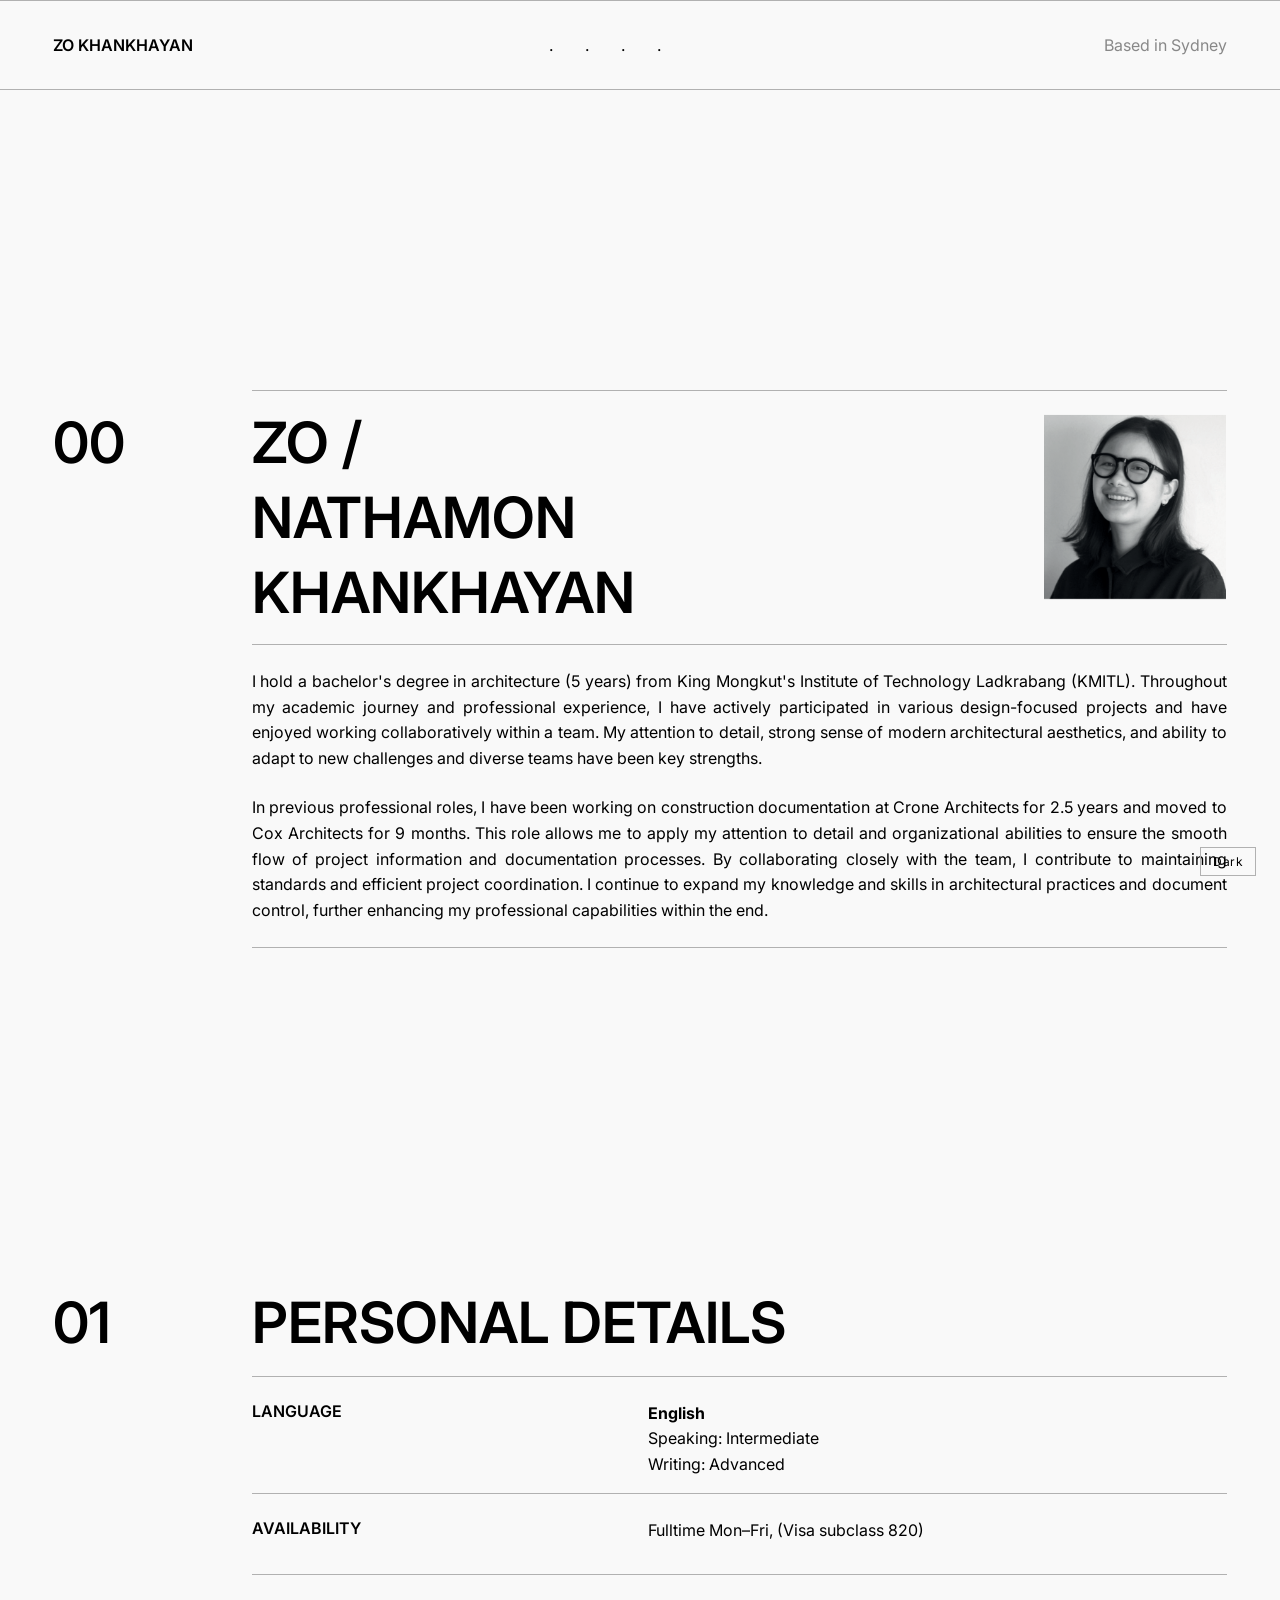
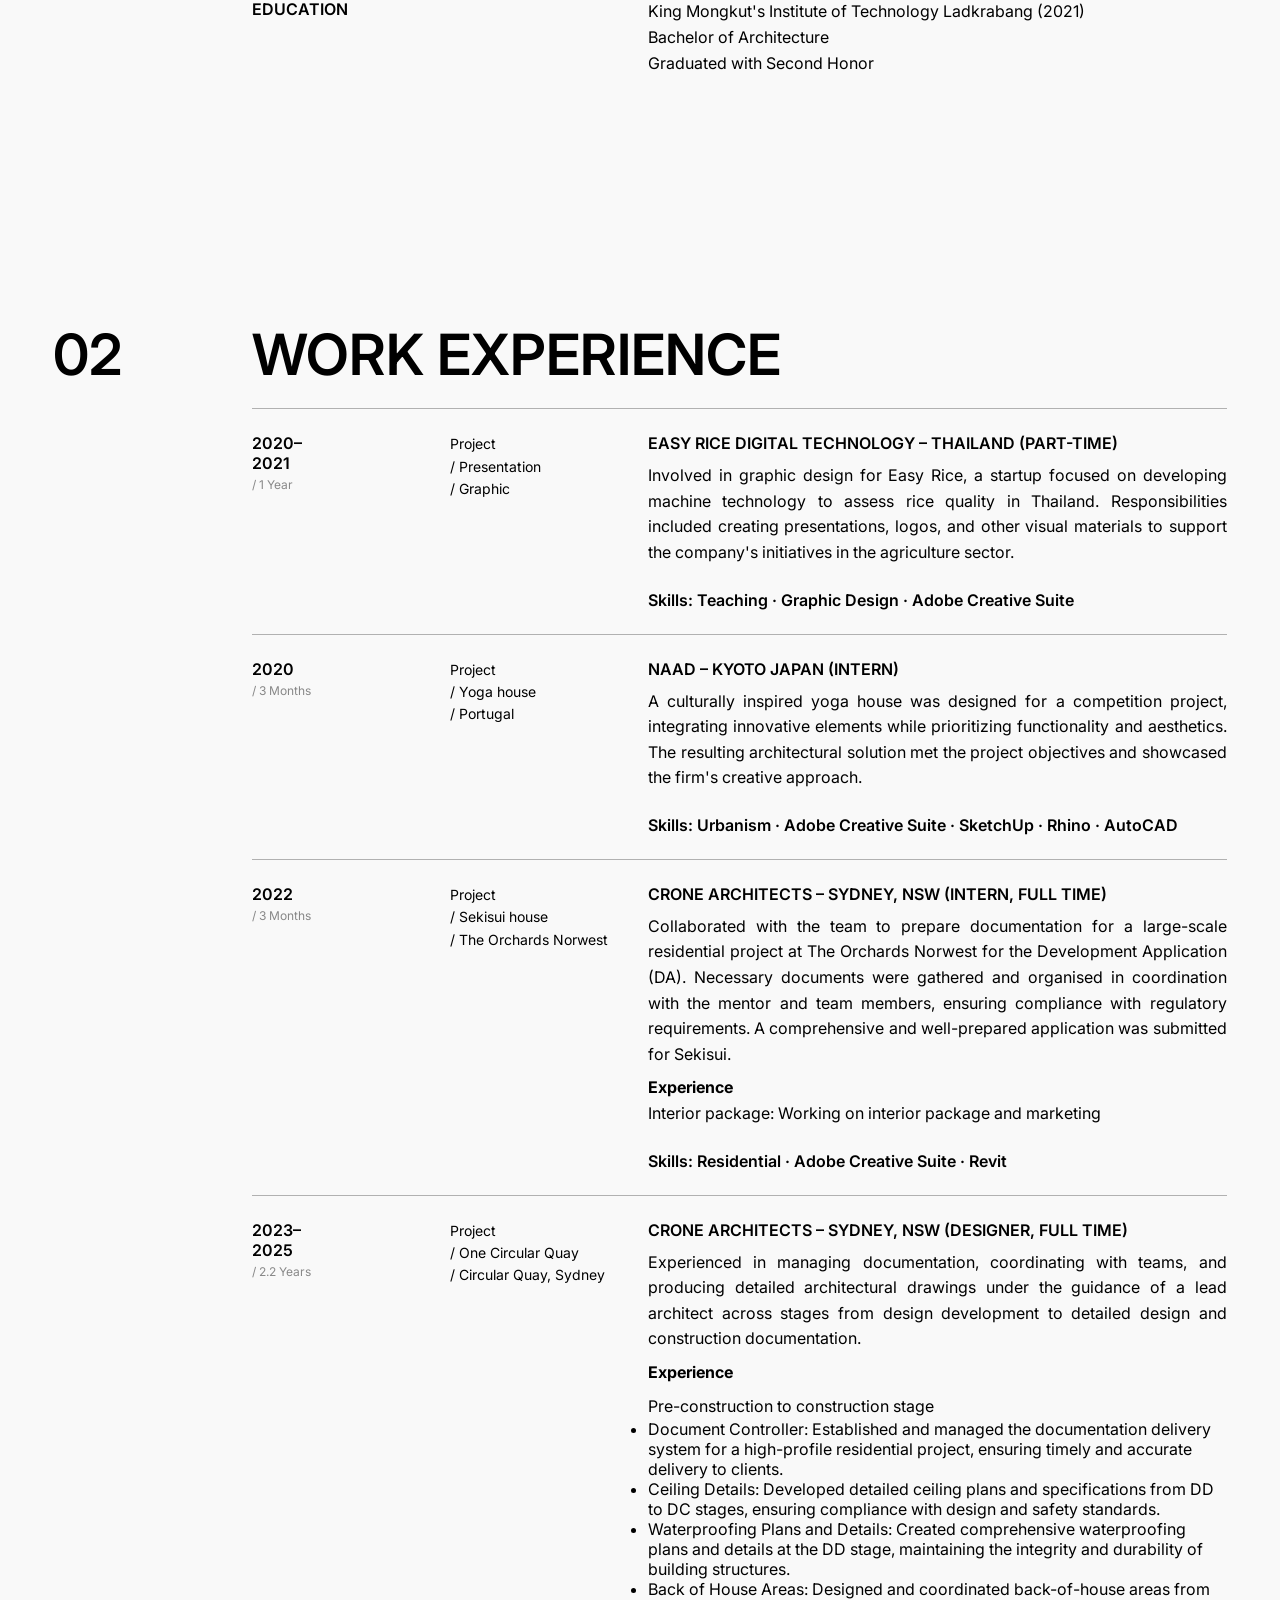
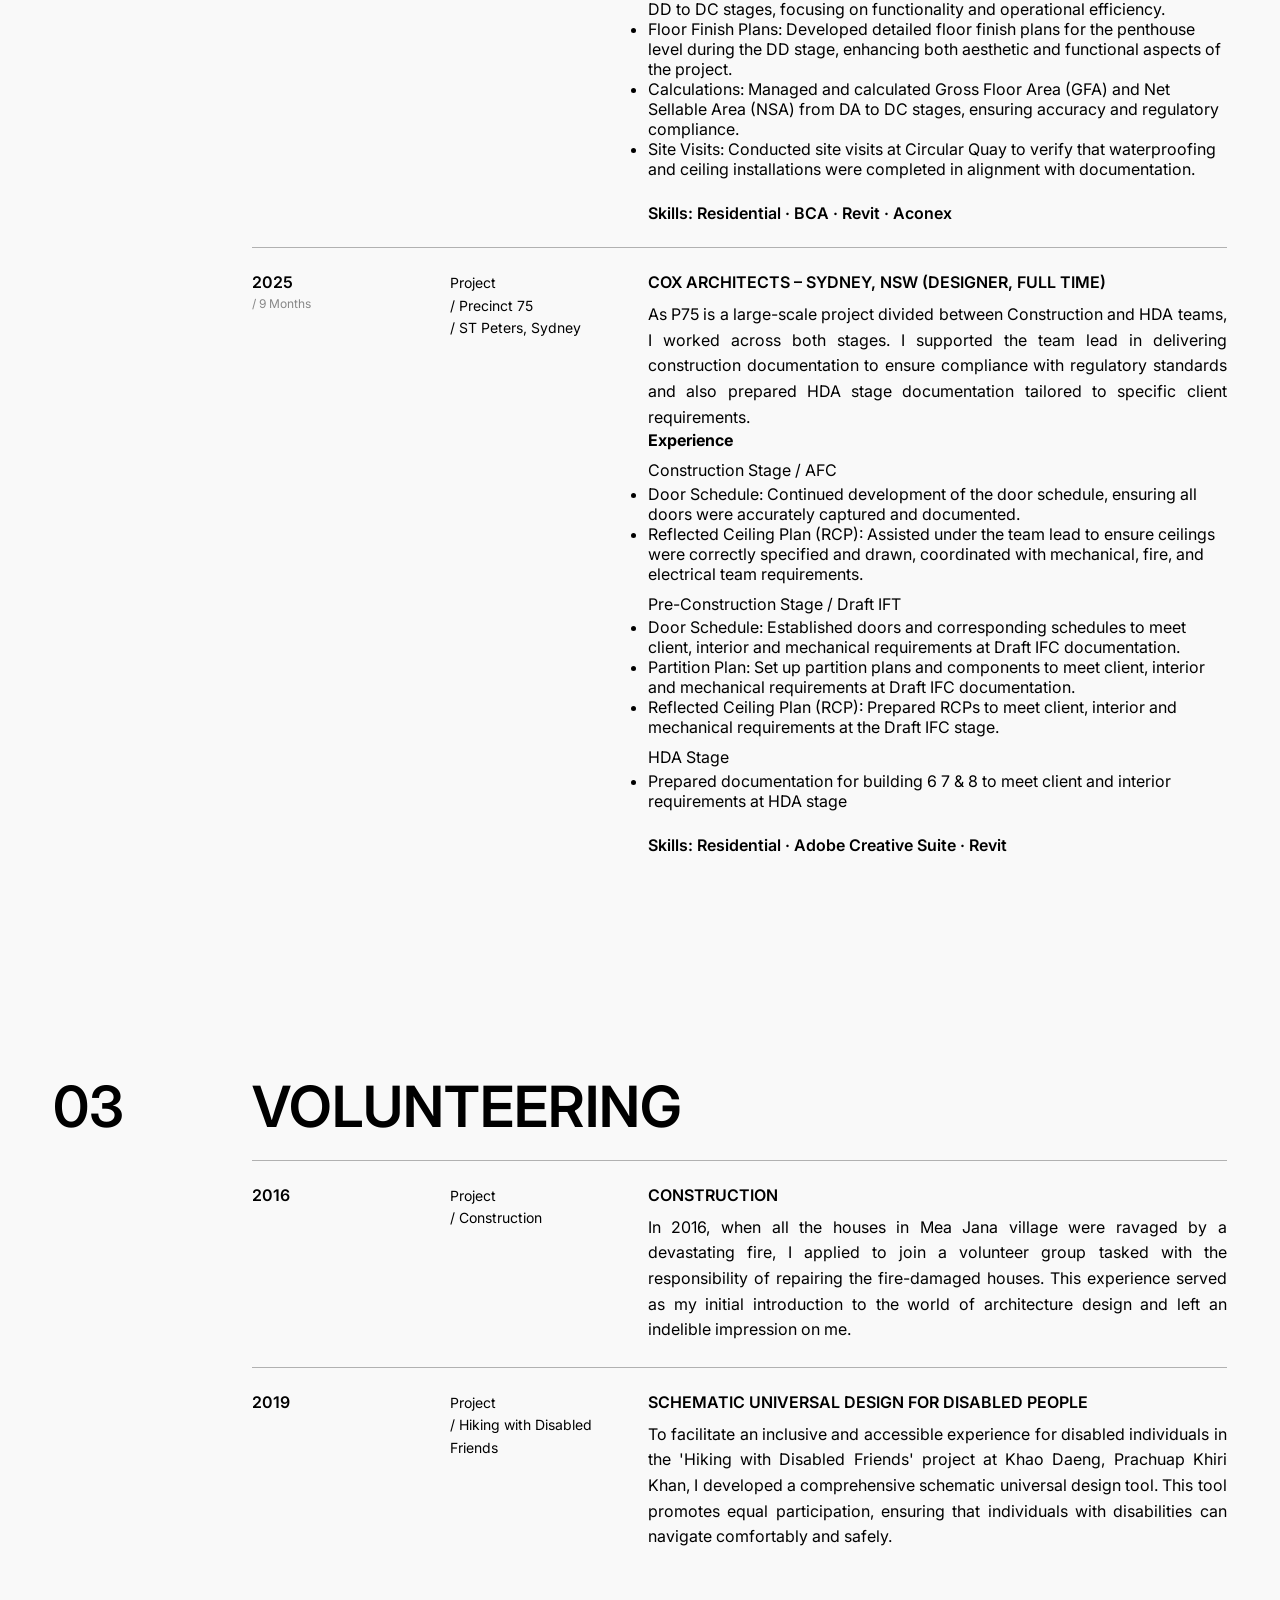
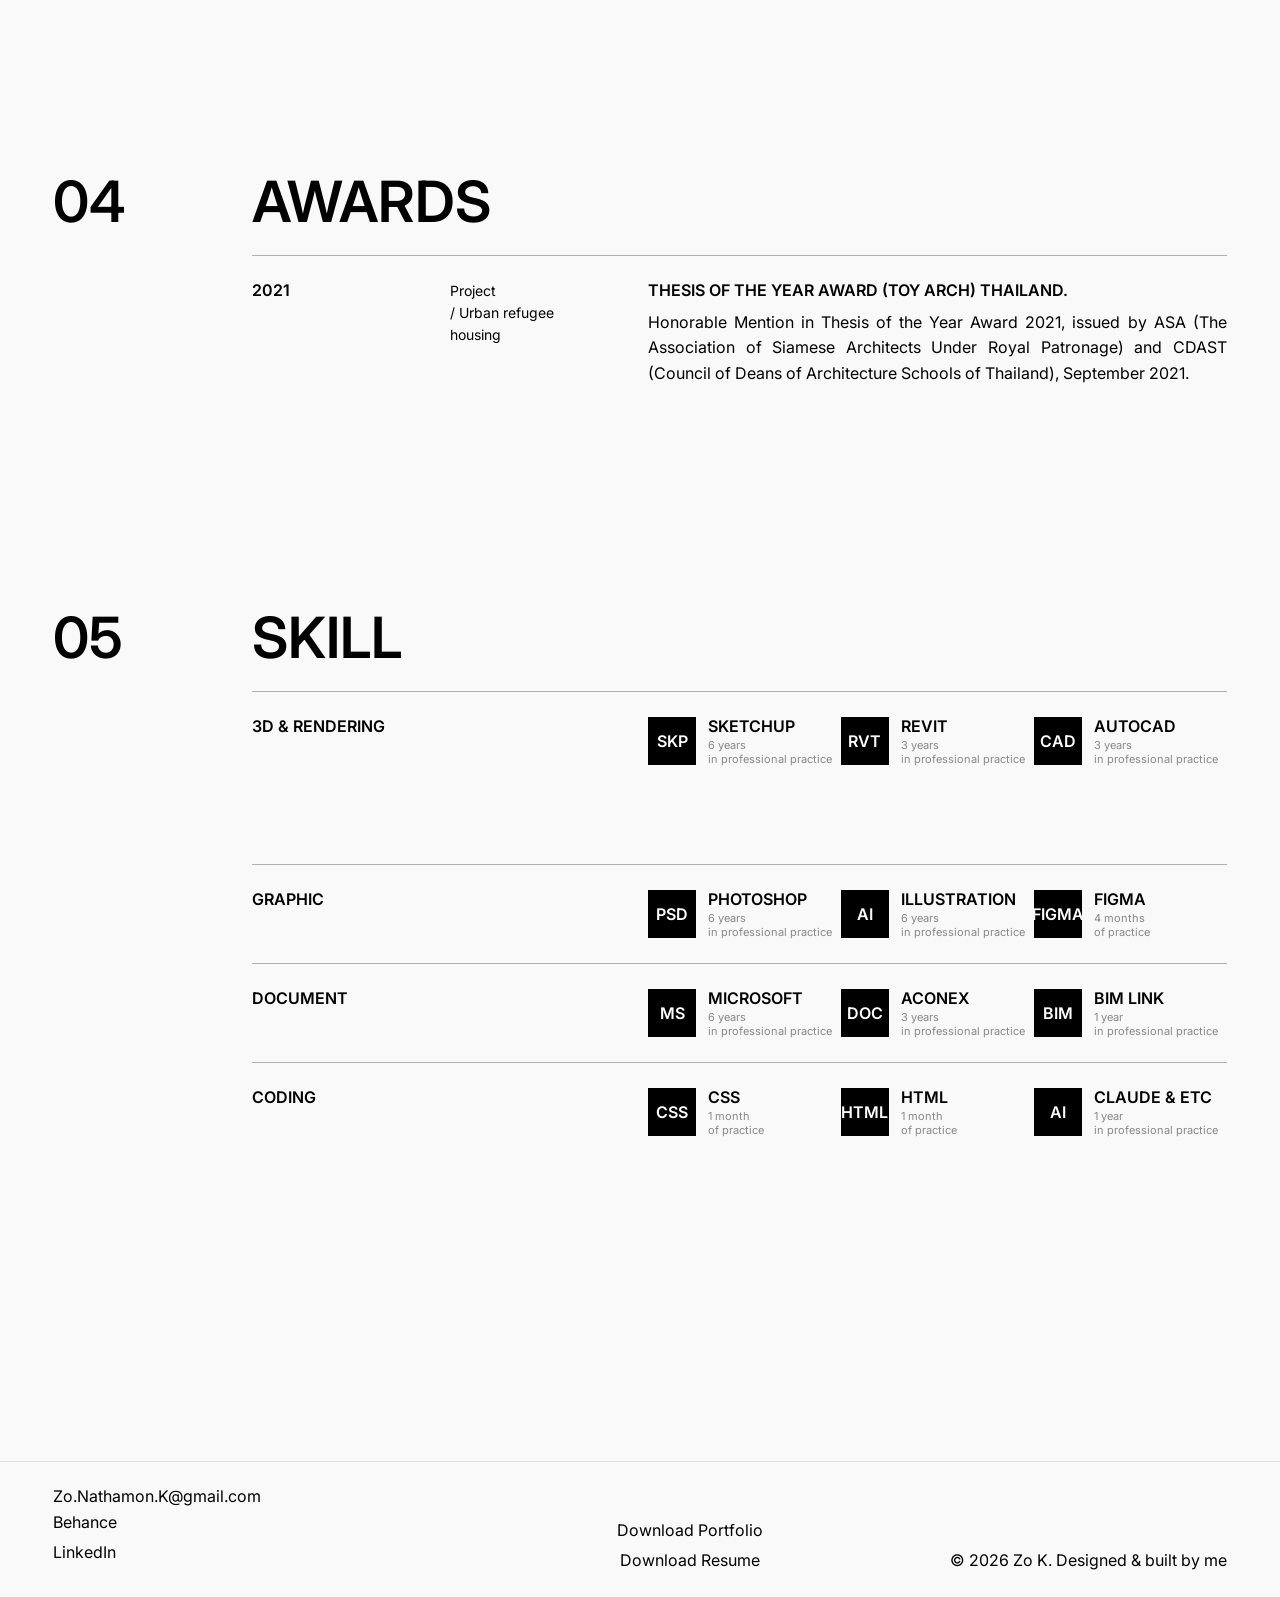
==== commit 93f2f214: "fix PDF links and rename files" ====
--- a/index.html
+++ b/index.html
@@ -140,17 +140,17 @@
 
 
     .rule-grid-top {
-  grid-column: 3 / 13;
-  border: none;
-  border-top: 1px solid var(--rule-color);
-  margin-top: 300px;
-}
-
-.rule-grid-bottom {
-  grid-column: 6 / 13;
-  border: none;
-  margin-bottom: 300px;
-}
+      grid-column: 3 / 13;
+      border: none;
+      border-top: 1px solid var(--rule-color);
+      margin-top: 300px;
+    }
+
+    .rule-grid-bottom {
+      grid-column: 6 / 13;
+      border: none;
+      margin-bottom: 300px;
+    }
 
     /* ═══════════════════════════════════════════════════
        NAV
@@ -259,7 +259,7 @@
     }
 
 
- /* ═══════════════════════════════════════════════════
+    /* ═══════════════════════════════════════════════════
        Not is use for now
     ═══════════════════════════════════════════════════ */
     .sec-title.right {
@@ -452,36 +452,78 @@
        ANIMATIONS
     ═══════════════════════════════════════════════════ */
     @keyframes slideUp {
-      from { opacity: 0; transform: translateY(36px); }
-      to { opacity: 1; transform: translateY(0); }
+      from {
+        opacity: 0;
+        transform: translateY(36px);
+      }
+
+      to {
+        opacity: 1;
+        transform: translateY(0);
+      }
     }
 
     @keyframes fadeIn {
-      from { opacity: 0; }
-      to { opacity: 1; }
+      from {
+        opacity: 0;
+      }
+
+      to {
+        opacity: 1;
+      }
     }
 
     @keyframes fadeUp {
-      from { opacity: 0; transform: translateY(16px); }
-      to { opacity: 1; transform: translateY(0); }
+      from {
+        opacity: 0;
+        transform: translateY(16px);
+      }
+
+      to {
+        opacity: 1;
+        transform: translateY(0);
+      }
     }
 
     @keyframes slideInLeft {
-      from { opacity: 0; transform: translateX(-24px); }
-      to { opacity: 1; transform: translateX(0); }
+      from {
+        opacity: 0;
+        transform: translateX(-24px);
+      }
+
+      to {
+        opacity: 1;
+        transform: translateX(0);
+      }
     }
 
     @keyframes slideInRight {
-      from { opacity: 0; transform: translateX(24px); }
-      to { opacity: 1; transform: translateX(0); }
+      from {
+        opacity: 0;
+        transform: translateX(24px);
+      }
+
+      to {
+        opacity: 1;
+        transform: translateX(0);
+      }
     }
 
     @keyframes scaleIn {
-      from { opacity: 0; transform: scale(0.92); }
-      to { opacity: 1; transform: scale(1); }
-    }
-
-    .reveal { opacity: 0; }
+      from {
+        opacity: 0;
+        transform: scale(0.92);
+      }
+
+      to {
+        opacity: 1;
+        transform: scale(1);
+      }
+    }
+
+    .reveal {
+      opacity: 0;
+    }
 
     .reveal.anim-slide-up.is-visible {
       animation: slideUp 1.1s cubic-bezier(0.16, 1, 0.3, 1) forwards;
@@ -511,11 +553,25 @@
       animation: fadeIn 0.4s ease forwards;
     }
 
-    .delay-1 { animation-delay: 0.08s !important; }
-    .delay-2 { animation-delay: 0.16s !important; }
-    .delay-3 { animation-delay: 0.24s !important; }
-    .delay-4 { animation-delay: 0.32s !important; }
-    .delay-5 { animation-delay: 0.40s !important; }
+    .delay-1 {
+      animation-delay: 0.08s !important;
+    }
+
+    .delay-2 {
+      animation-delay: 0.16s !important;
+    }
+
+    .delay-3 {
+      animation-delay: 0.24s !important;
+    }
+
+    .delay-4 {
+      animation-delay: 0.32s !important;
+    }
+
+    .delay-5 {
+      animation-delay: 0.40s !important;
+    }
 
     nav {
       animation: fadeIn 0.6s ease both;
@@ -619,7 +675,7 @@
 
       .hero-name {
         font-size: 32px;
-       
+
       }
 
       /* Typography scale: 16 → 12 */
@@ -660,20 +716,20 @@
         grid-column: 1 / -1;
       }
 
-        .rule-grid-top {
-  grid-column: 1 / -1;
-  margin-top: 100px;
-}
-
-.rule-grid-bottom {
-  grid-column: 1 / -1;
-  margin-bottom: 100px;
-}
+      .rule-grid-top {
+        grid-column: 1 / -1;
+        margin-top: 100px;
+      }
+
+      .rule-grid-bottom {
+        grid-column: 1 / -1;
+        margin-bottom: 100px;
+      }
 
       /* Hero */
       .hero-num {
         grid-column: 1;
-         padding: clamp(10px, 3vw, 10px) 0 clamp(0px, 2vw, 16px);
+        padding: clamp(10px, 3vw, 10px) 0 clamp(0px, 2vw, 16px);
       }
 
       .hero-name {
@@ -1021,10 +1077,10 @@
   <div class="page-shell">
 
     <!-- ════ 00 HERO ════ -->
-    
-
-    <div class="page-grid">
-      <div class="rule-grid-top"></div>   <!-- at the top -->
+
+
+    <div class="page-grid">
+      <div class="rule-grid-top"></div> <!-- at the top -->
       <div class="hero-num h1 reveal anim-fade">00</div>
       <div class="hero-name reveal anim-slide-up">ZO /<br />NATHAMON<br />KHANKHAYAN</div>
       <img class="hero-img reveal anim-scale" src="./zo.png" alt="Zo Khankhayan" />
@@ -1229,7 +1285,7 @@
       </div>
     </div>
 
-    
+
 
     <!-- ════ 03 VOLUNTEERING ════ -->
     <div class="page-grid">
@@ -1267,7 +1323,7 @@
       </div>
     </div>
 
-    
+
 
     <!-- ════ 04 AWARDS ════ -->
     <div class="page-grid">
@@ -1289,7 +1345,7 @@
       </div>
     </div>
 
-    
+
 
     <!-- ════ 05 SKILL ════ -->
     <div class="page-grid">
@@ -1438,7 +1494,7 @@
 
   </div><!-- end .page-shell -->
 
- 
+
 
   <!-- ════ FOOTER ════ -->
   <footer class="reveal anim-fade-up">
@@ -1454,8 +1510,8 @@
       </div>
     </div>
     <div class="footer-dl">
-      <a target="_blank" href="./files/260331_RESUME_ZO KHANKHAYAN.pdf" class="body">Download Resume</a>
-      <a target="_blank" href="./files/260331_PORTFOLIO_ZO KHANKHAYAN_A3.pdf" class="body">Download Portfolio</a>
+      <a target="_blank" href="./files/260407_PORTFOLIO_ZO KHANKHAYAN_A3.pdf" class="body">Download Portfolio</a>
+      <a target="_blank" href="./files/260407_RESUME_ZO KHANKHAYAN_A4.pdf" class="body">Download Resume</a>
     </div>
     <div class="footer-copy body">© 2026 Zo K. Designed &amp; built by me</div>
   </footer>
@@ -1516,4 +1572,4 @@
 
 </body>
 
-</html>
+</html>
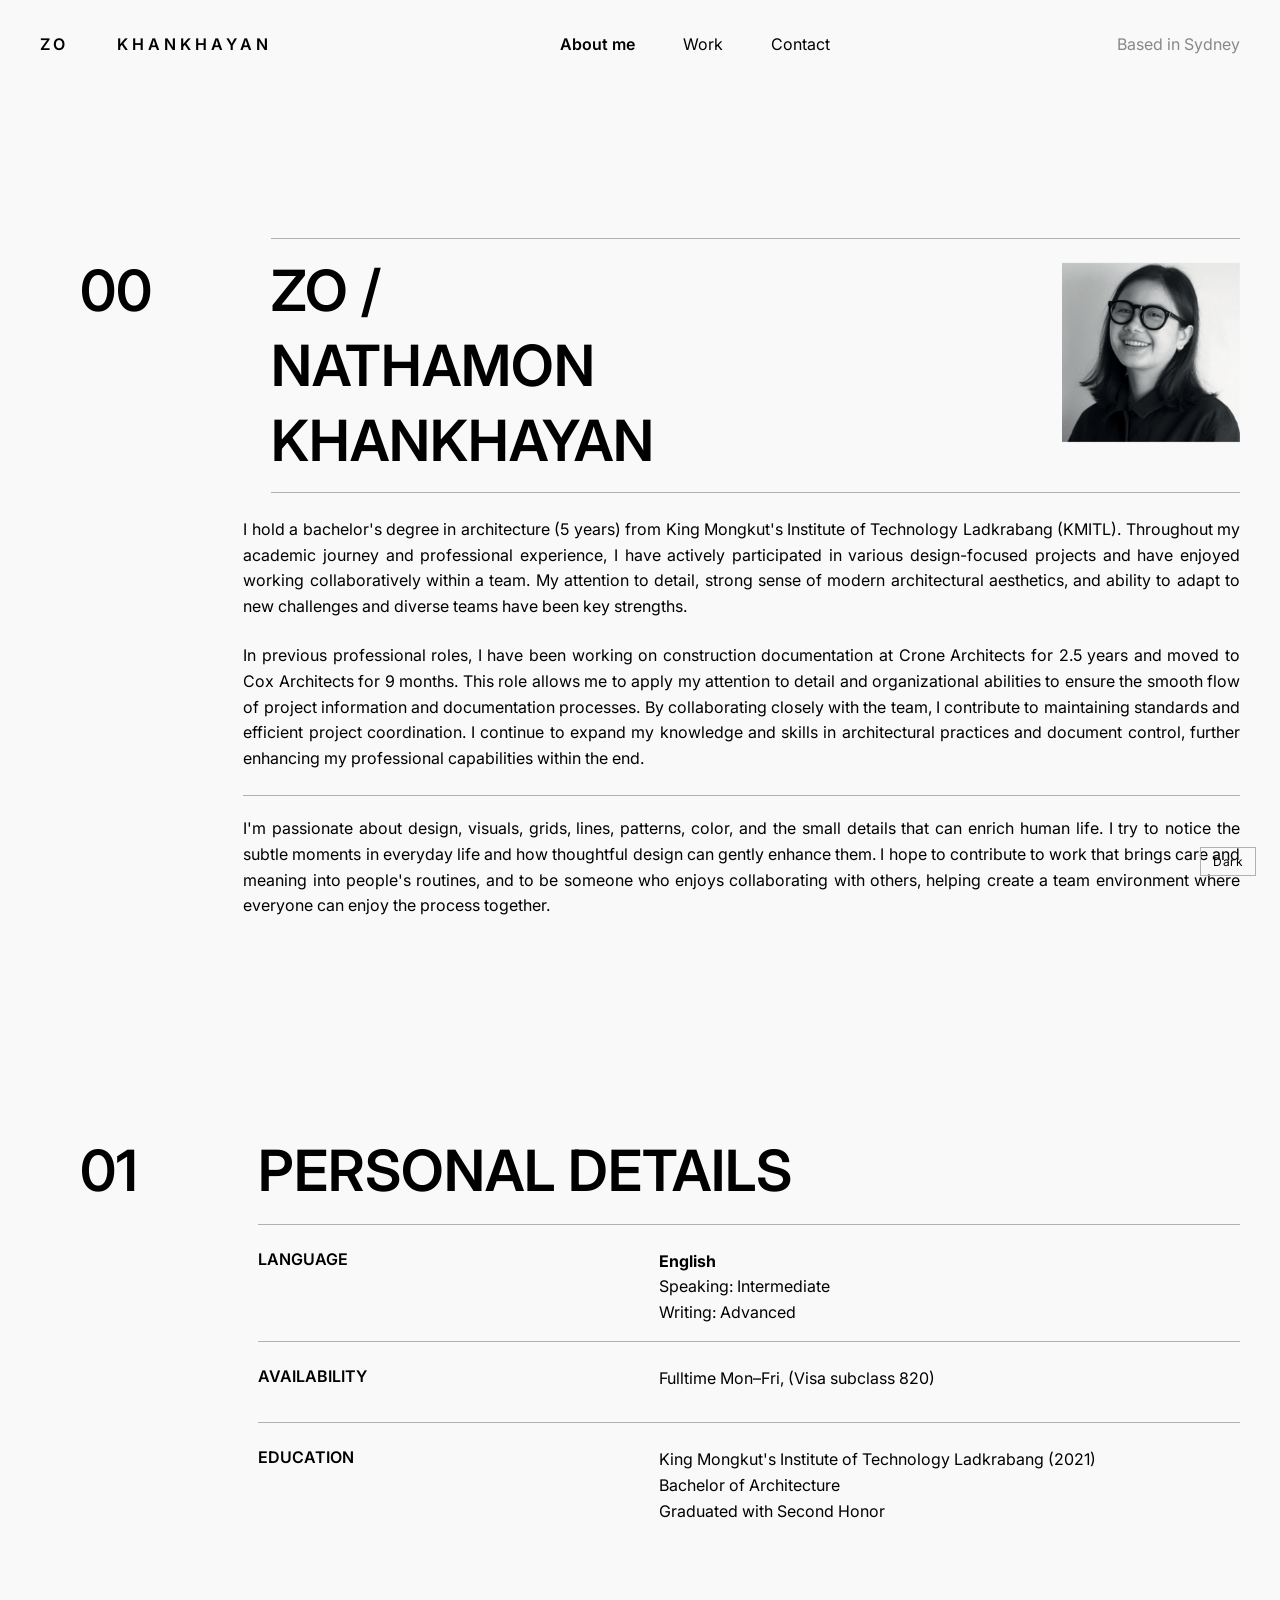
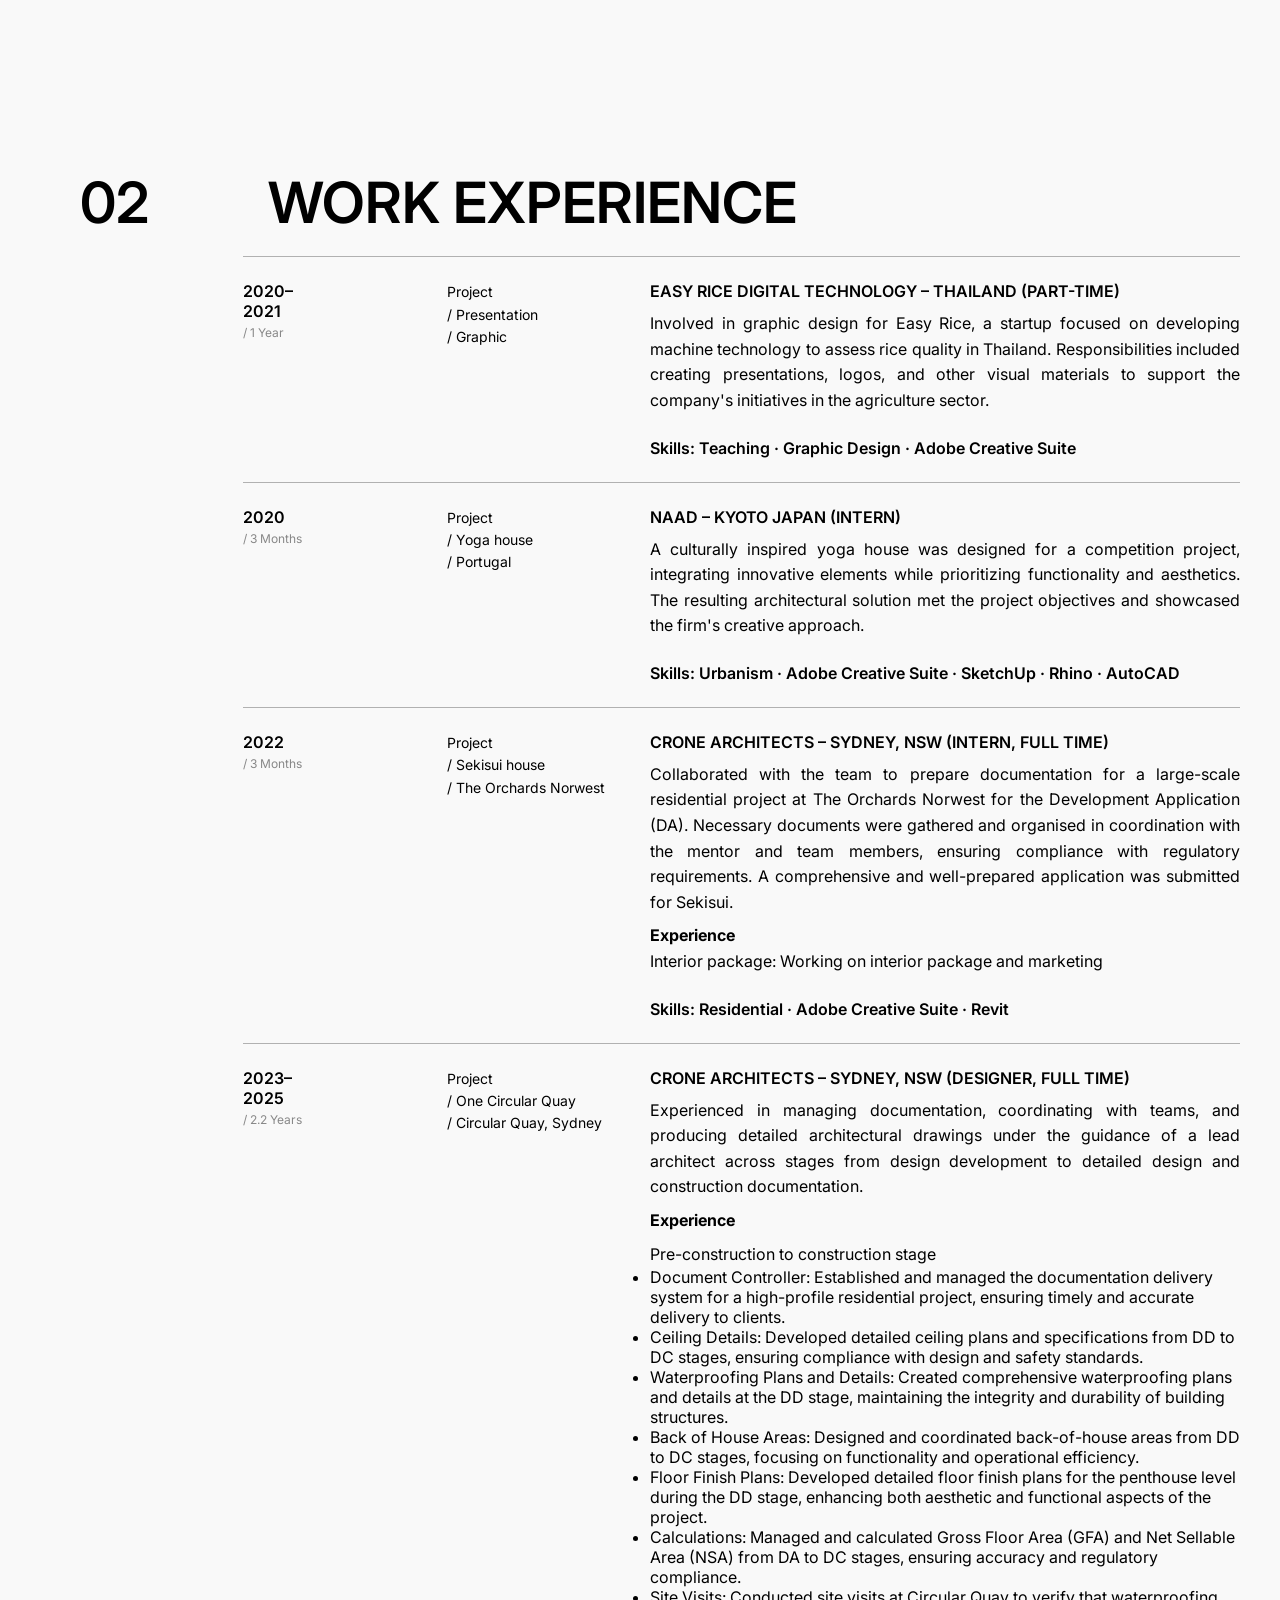
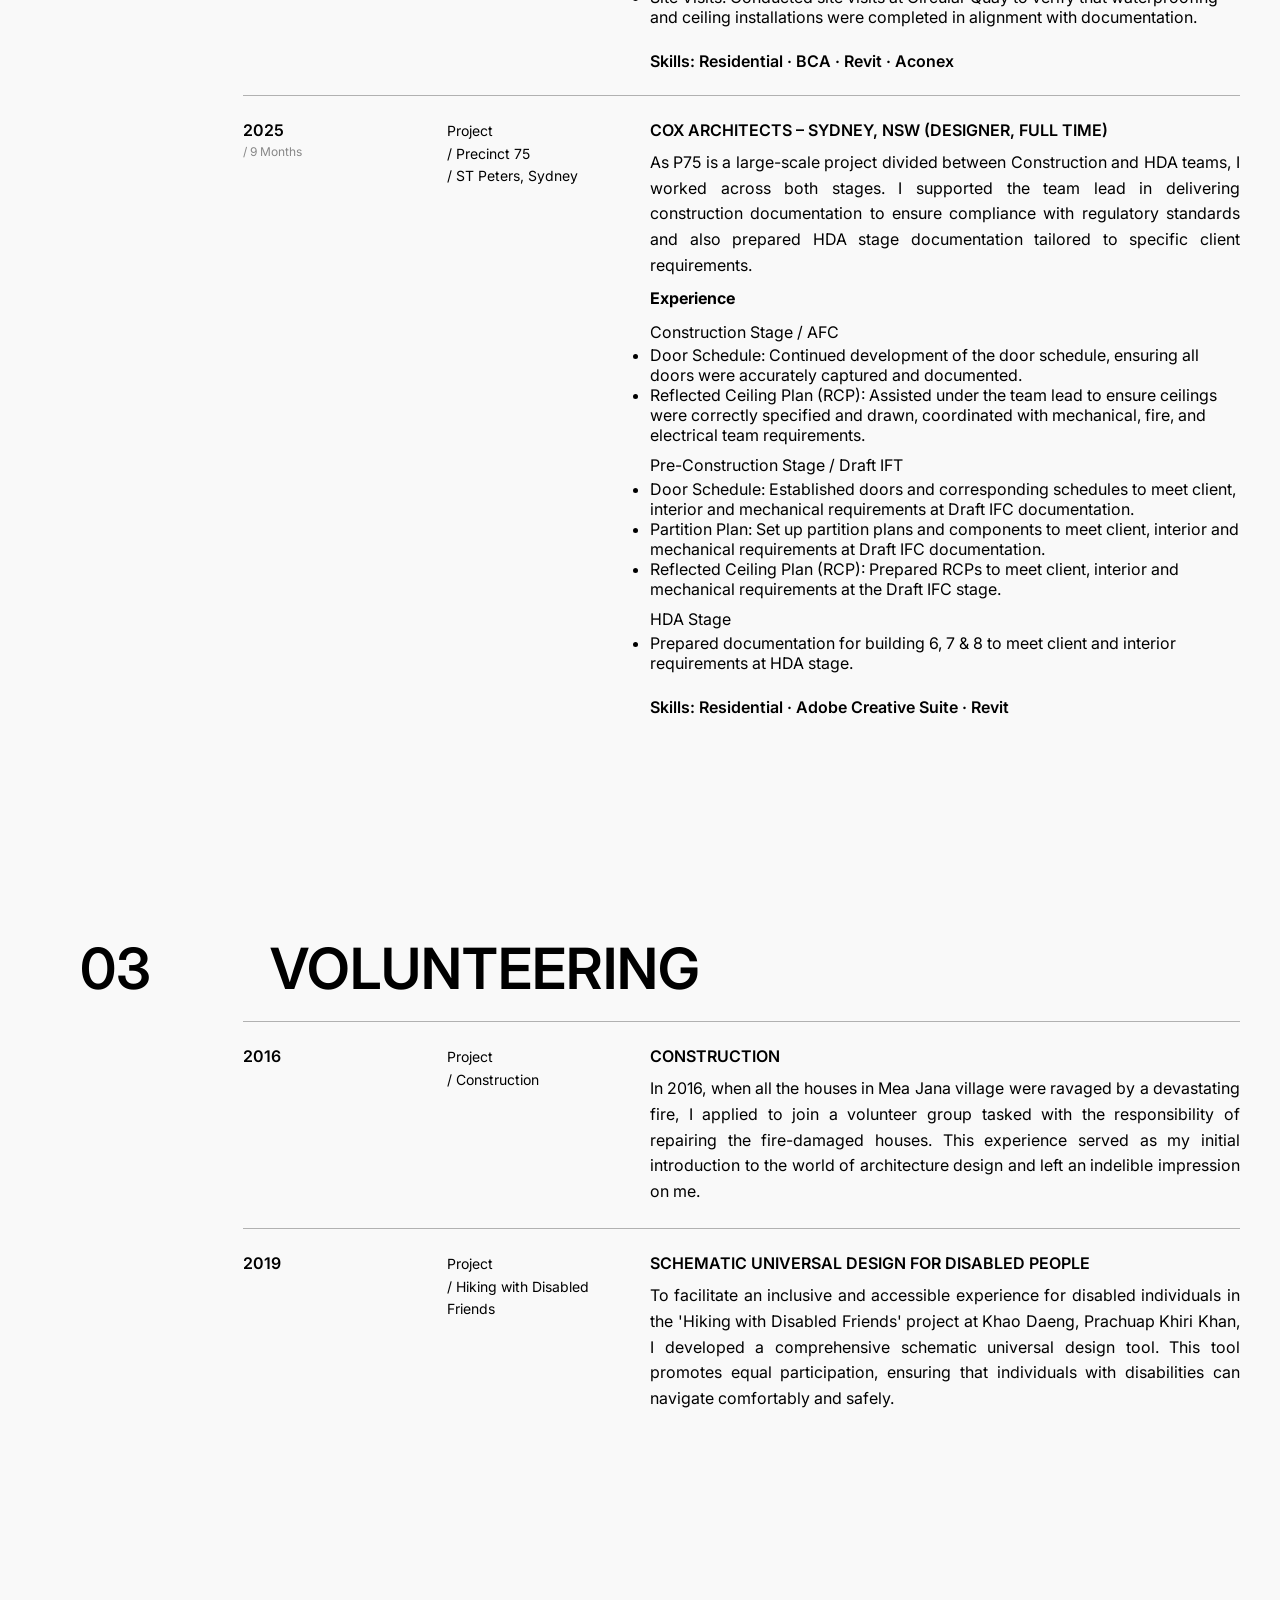
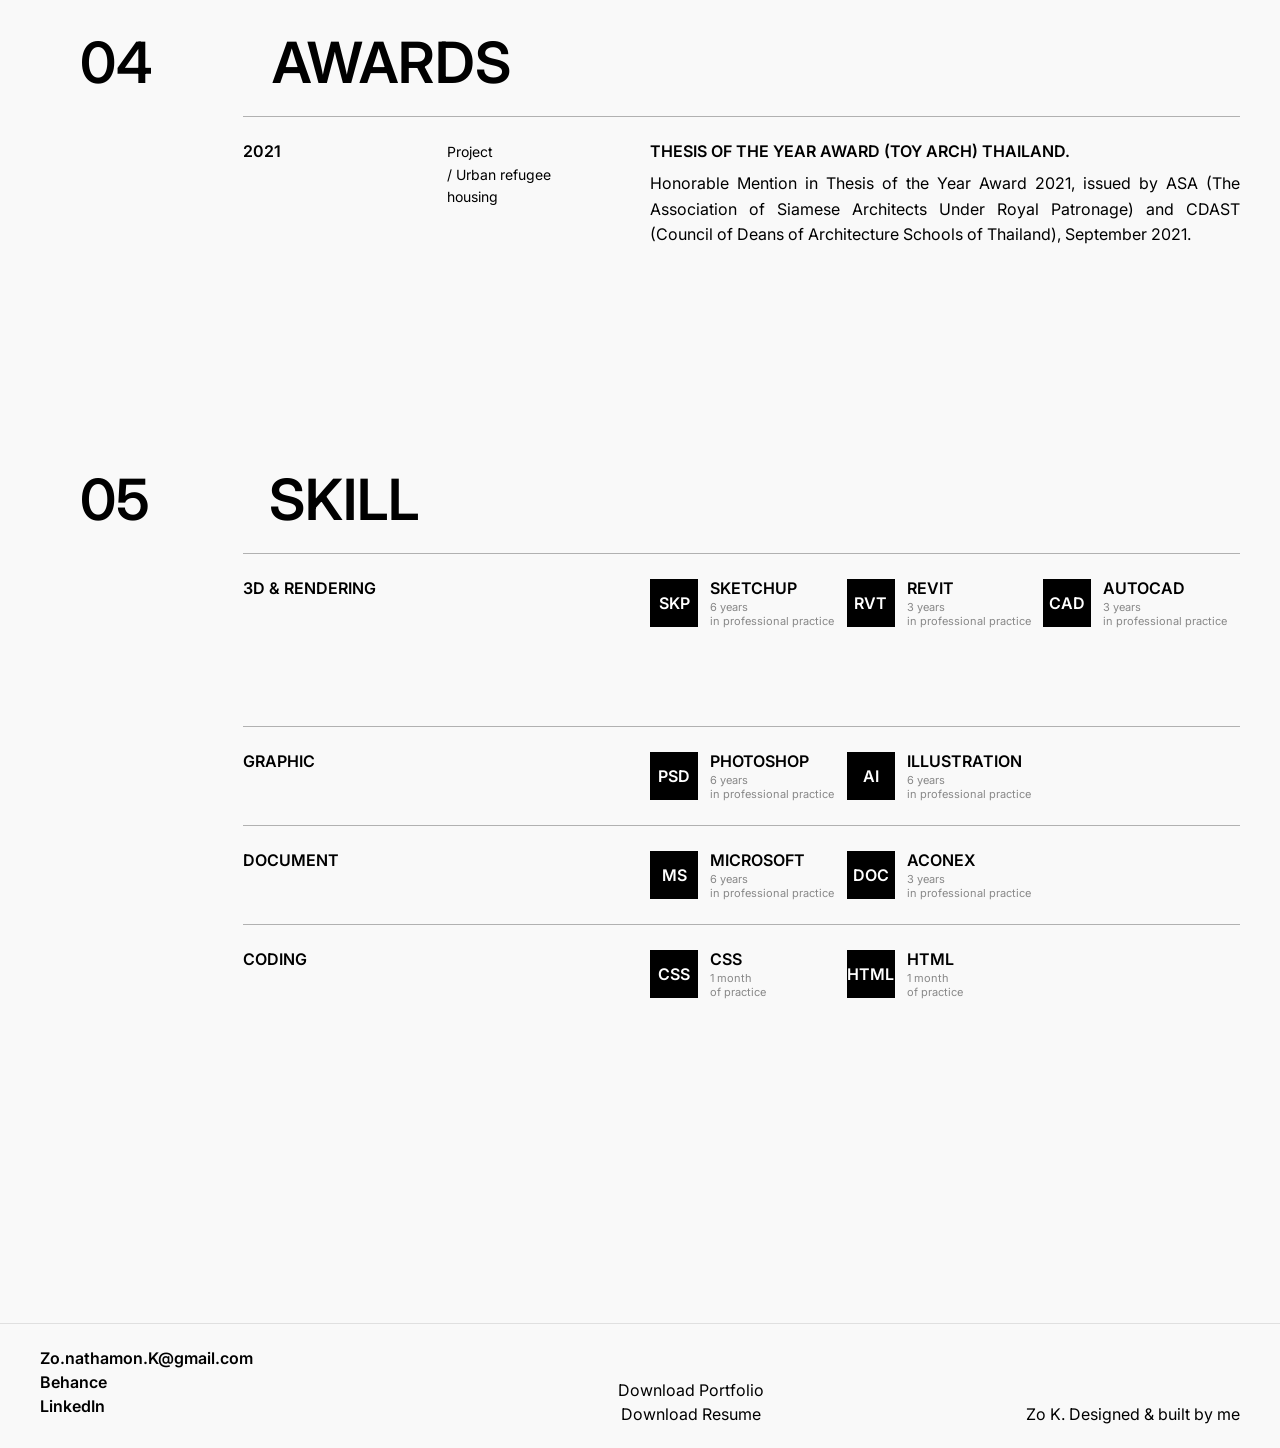
==== commit d03663ba: "add pages" ====
--- a/index.html
+++ b/index.html
@@ -1,1103 +1,48 @@
 <!DOCTYPE html>
 <html lang="en">
-
 <head>
   <meta charset="UTF-8" />
   <meta name="viewport" content="width=device-width, initial-scale=1.0" />
   <title>Zo Khankhayan</title>
   <link href="https://fonts.googleapis.com/css2?family=Inter:wght@400;600&display=swap" rel="stylesheet" />
-  <style>
-    /* ─────────────────────────────────────────────────────
-       DESIGN TOKENS
-    ───────────────────────────────────────────────────── */
-    :root {
-      --gray-000: #FFFFFF;
-      --gray-200: #F9F9F9;
-      --gray-500: #888888;
-      --gray-900: #000000;
-      --gutter: 16px;
-      --margin: clamp(24px, calc(-160px + 16.667vw), 160px);
-      --rule-color: #b1b1b1;
-      --footer-rule: #E0E0E0;
-    }
-
-    /* ── Dark mode token overrides ── */
-    body.dark {
-      --gray-000: #000000;
-      --gray-200: #161616;
-      --gray-500: #777777;
-      --gray-900: #F0F0F0;
-      --rule-color: #333333;
-      --footer-rule: #2a2a2a;
-    }
-
-    *,
-    *::before,
-    *::after {
-      box-sizing: border-box;
-      margin: 0;
-      padding: 0;
-    }
-
-    body {
-      background: var(--gray-200);
-      font-family: 'Inter', sans-serif;
-      font-size: 16px;
-      color: var(--gray-900);
-      cursor: none;
-      transition: background 0.3s ease, color 0.3s ease;
-    }
-
-    /* ═══════════════════════════════════════════════════
-       CUSTOM CURSOR
-    ═══════════════════════════════════════════════════ */
-    #cursor {
-      position: fixed;
-      top: 0;
-      left: 0;
-      width: 24px;
-      height: 24px;
-      border-radius: 50%;
-      background: #ff3300;
-      pointer-events: none;
-      z-index: 99999;
-      transform: translate(-50%, -50%);
-      will-change: left, top;
-      mix-blend-mode: multiply;
-    }
-
-    body.dark #cursor {
-      mix-blend-mode: difference;
-    }
-
-    #cursor.clicking {
-      transform: translate(-50%, -50%) scale(0.82);
-    }
-
-    /* hide default cursor everywhere */
-    *,
-    *::before,
-    *::after {
-      cursor: none !important;
-    }
-
-    /* ─── Typography ─── */
-    .h1 {
-      font-weight: 600;
-      font-size: clamp(32px, 4.44vw, 64px);
-      color: var(--gray-900);
-      line-height: 1;
-    }
-
-    .h2 {
-      font-weight: 600;
-      font-size: 16px;
-      color: var(--gray-900);
-    }
-
-    .h3 {
-      font-weight: 600;
-      font-size: 16px;
-      color: var(--gray-900);
-    }
-
-    .h4 {
-      font-weight: 400;
-      font-size: 12px;
-      color: var(--gray-500);
-    }
-
-    .body {
-      font-weight: 400;
-      font-size: 16px;
-      color: var(--gray-900);
-      line-height: 1.6;
-    }
-
-    .muted {
-      color: var(--gray-500);
-    }
-
-    /* ─── Page shell ─── */
-    .page-shell {
-      max-width: 1920px;
-      margin: 0 auto;
-      padding: 0 var(--margin);
-    }
-
-    /* ─── 12-col grid (desktop) ─── */
-    .page-grid {
-      display: grid;
-      grid-template-columns: repeat(12, 1fr);
-      column-gap: var(--gutter);
-    }
-
-    .rule-grid {
-      grid-column: 3 / 13;
-      border: none;
-      border-top: 1px solid var(--rule-color);
-    }
-
-
-    .rule-grid-top {
-      grid-column: 3 / 13;
-      border: none;
-      border-top: 1px solid var(--rule-color);
-      margin-top: 300px;
-    }
-
-    .rule-grid-bottom {
-      grid-column: 6 / 13;
-      border: none;
-      margin-bottom: 300px;
-    }
-
-    /* ═══════════════════════════════════════════════════
-       NAV
-    ═══════════════════════════════════════════════════ */
-    nav {
-      max-width: 1920px;
-      margin: 0 auto;
-      padding: 34px var(--margin);
-      display: grid;
-      grid-template-columns: repeat(12, 1fr);
-      column-gap: var(--gutter);
-      align-items: center;
-    }
-
-    .nav-logo {
-      grid-column: 1 / 3;
-      font-weight: 600;
-      font-size: 16px;
-      white-space: nowrap;
-    }
-
-    .nav-links {
-      grid-column: 6 / 9;
-      display: flex;
-      gap: clamp(12px, 2.5vw, 36px);
-      flex-wrap: wrap;
-    }
-
-    .nav-links a {
-      text-decoration: none;
-      color: var(--gray-900);
-      font-size: 16px;
-    }
-
-    .nav-loc {
-      grid-column: 10 / 13;
-      font-size: 16px;
-      color: var(--gray-500);
-      text-align: right;
-    }
-
-    /* ═══════════════════════════════════════════════════
-       HERO
-    ═══════════════════════════════════════════════════ */
-    .hero-row {
-      padding: clamp(32px, 5vw, 80px) 0;
-      align-items: center;
-    }
-
-    .hero-num {
-      grid-column: 1;
-      align-self: start;
-      padding: clamp(24px, 5vw, 24px) 0 clamp(16px, 3vw, 24px);
-    }
-
-    .hero-name {
-      grid-column: 3 / 10;
-      font-weight: 600;
-      font-size: clamp(16px, 4.44vw, 64px);
-      color: var(--gray-900);
-      line-height: 1.32;
-      margin-top: 14px;
-      margin-bottom: 14px;
-    }
-
-    .hero-img {
-      grid-column: 11 / 13;
-      width: 100%;
-      object-fit: contain;
-      align-self: start;
-      padding: clamp(24px, 5vw, 24px) 0 clamp(16px, 3vw, 24px);
-    }
-
-    /* ═══════════════════════════════════════════════════
-       BIO
-    ═══════════════════════════════════════════════════ */
-    .bio-wrap {
-      grid-column: 3 / 13;
-      padding: clamp(12px, 4vw, 24px) 0;
-      display: flex;
-      flex-direction: column;
-      gap: 24px;
-    }
-
-    .bio-wrap .body {
-      text-align: justify;
-    }
-
-    /* ═══════════════════════════════════════════════════
-       SECTION HEADER
-    ═══════════════════════════════════════════════════ */
-    .sec-num {
-      grid-column: 1;
-      align-self: end;
-      padding: clamp(200px, 5vw, 24px) 0 clamp(16px, 3vw, 24px);
-    }
-
-    .sec-title {
-      grid-column: 3 / 13;
-      font-weight: 600;
-      font-size: clamp(24px, 4.44vw, 64px);
-      color: var(--gray-900);
-      line-height: 1;
-      padding: clamp(200px, 5vw, 24px) 0 clamp(16px, 3vw, 24px);
-      align-self: end;
-    }
-
-
-    /* ═══════════════════════════════════════════════════
-       Not is use for now
-    ═══════════════════════════════════════════════════ */
-    .sec-title.right {
-      text-align: right;
-    }
-
-
-
-    /* ═══════════════════════════════════════════════════
-       PERSONAL DETAILS
-    ═══════════════════════════════════════════════════ */
-    .det-label {
-      grid-column: 3 / 5;
-      font-weight: 600;
-      font-size: 16px;
-      align-self: start;
-      padding-bottom: 20px;
-      padding-top: 24px;
-    }
-
-    .det-val-a {
-      grid-column: 7 / 9;
-      padding-top: 24px;
-    }
-
-    .det-val-b {
-      grid-column: 10 / 12;
-      padding-top: 24px;
-    }
-
-    .det-val-full {
-      grid-column: 7 / 13;
-      padding-top: 24px;
-    }
-
-    .det-spacer {
-      grid-column: 3 / 13;
-      height: 16px;
-    }
-
-    .det-section-end {
-      padding-bottom: clamp(24px, 4vw, 64px);
-    }
-
-    /* ═══════════════════════════════════════════════════
-       EXPERIENCE ENTRY
-    ═══════════════════════════════════════════════════ */
-    .entry-date {
-      grid-column: 3;
-      padding: clamp(24px, 3vw, 24px) 0;
-      align-self: start;
-    }
-
-    .entry-date .h4 {
-      margin-top: 4px;
-    }
-
-    .entry-tag {
-      grid-column: 5 / 7;
-      padding: clamp(24px, 3vw, 24px) 0;
-      font-size: 14px;
-      line-height: 1.6;
-      align-self: start;
-    }
-
-    .entry-content {
-      grid-column: 7 / 13;
-      padding: clamp(24px, 3vw, 24px) 0;
-      align-self: start;
-    }
-
-    .entry-content .h2 {
-      margin-bottom: 10px;
-    }
-
-    .entry-content .body {
-      text-align: justify;
-    }
-
-    .entry-content .skills {
-      font-weight: 600;
-      font-size: 16px;
-      margin-top: 24px;
-    }
-
-    /* ═══════════════════════════════════════════════════
-       SKILL ROWS
-    ═══════════════════════════════════════════════════ */
-    .skill-label {
-      grid-column: 3/7;
-      font-weight: 600;
-      font-size: 16px;
-      padding: clamp(24px, 3vw, 24px) 0;
-      align-self: start;
-    }
-
-    .skill-grid {
-      grid-column: 7 / 13;
-      display: grid;
-      grid-template-columns: repeat(6, 1fr);
-      column-gap: 0;
-      row-gap: clamp(24px, 2vw, 24px);
-      padding: clamp(24px, 3vw, 24px) 0;
-      align-self: start;
-    }
-
-    .skill-item {
-      grid-column: span 2;
-      display: flex;
-      align-items: center;
-      gap: 12px;
-    }
-
-    .badge {
-      width: 48px;
-      height: 48px;
-      flex-shrink: 0;
-      background: var(--gray-900);
-      color: var(--gray-000);
-      font-weight: 600;
-      font-size: 16px;
-      display: flex;
-      align-items: center;
-      justify-content: center;
-      text-align: center;
-    }
-
-    .skill-item-text .h2 {
-      font-size: 16px;
-    }
-
-    .skill-item-text .h4 {
-      margin-top: 2px;
-      font-size: 11px;
-    }
-
-    /* ═══════════════════════════════════════════════════
-       FOOTER
-    ═══════════════════════════════════════════════════ */
-    footer {
-      max-width: 1920px;
-      margin: 0 auto;
-      padding: clamp(24px, 5vw, 24px) var(--margin);
-      display: grid;
-      grid-template-columns: repeat(12, 1fr);
-      column-gap: var(--gutter);
-      border-top: 1px solid var(--footer-rule);
-      align-items: start;
-    }
-
-    .footer-contact {
-      grid-column: 1 / 6;
-      display: flex;
-      flex-direction: column;
-      gap: 4px;
-    }
-
-    .footer-contact-row {
-      display: flex;
-      gap: 12px;
-    }
-
-    .footer-contact-row span:first-child {
-      min-width: 72px;
-    }
-
-    .footer-dl {
-      grid-column: 6 / 9;
-      display: flex;
-      flex-direction: column;
-      align-items: center;
-      gap: 4px;
-      margin-top: 32px;
-    }
-
-    .footer-dl a {
-      text-decoration: none;
-      color: var(--gray-900);
-      font-size: 16px;
-    }
-
-    .footer-copy {
-      grid-column: 9 / 13;
-      text-align: right;
-      font-size: 16px;
-      align-self: flex-end;
-    }
-
-    /* ═══════════════════════════════════════════════════
-       ANIMATIONS
-    ═══════════════════════════════════════════════════ */
-    @keyframes slideUp {
-      from {
-        opacity: 0;
-        transform: translateY(36px);
-      }
-
-      to {
-        opacity: 1;
-        transform: translateY(0);
-      }
-    }
-
-    @keyframes fadeIn {
-      from {
-        opacity: 0;
-      }
-
-      to {
-        opacity: 1;
-      }
-    }
-
-    @keyframes fadeUp {
-      from {
-        opacity: 0;
-        transform: translateY(16px);
-      }
-
-      to {
-        opacity: 1;
-        transform: translateY(0);
-      }
-    }
-
-    @keyframes slideInLeft {
-      from {
-        opacity: 0;
-        transform: translateX(-24px);
-      }
-
-      to {
-        opacity: 1;
-        transform: translateX(0);
-      }
-    }
-
-    @keyframes slideInRight {
-      from {
-        opacity: 0;
-        transform: translateX(24px);
-      }
-
-      to {
-        opacity: 1;
-        transform: translateX(0);
-      }
-    }
-
-    @keyframes scaleIn {
-      from {
-        opacity: 0;
-        transform: scale(0.92);
-      }
-
-      to {
-        opacity: 1;
-        transform: scale(1);
-      }
-    }
-
-    .reveal {
-      opacity: 0;
-    }
-
-    .reveal.anim-slide-up.is-visible {
-      animation: slideUp 1.1s cubic-bezier(0.16, 1, 0.3, 1) forwards;
-    }
-
-    .reveal.anim-fade.is-visible {
-      animation: fadeIn 0.5s ease forwards;
-    }
-
-    .reveal.anim-fade-up.is-visible {
-      animation: fadeUp 0.6s cubic-bezier(0.22, 1, 0.36, 1) forwards;
-    }
-
-    .reveal.anim-left.is-visible {
-      animation: slideInLeft 0.55s cubic-bezier(0.22, 1, 0.36, 1) forwards;
-    }
-
-    .reveal.anim-right.is-visible {
-      animation: slideInRight 0.55s cubic-bezier(0.22, 1, 0.36, 1) forwards;
-    }
-
-    .reveal.anim-scale.is-visible {
-      animation: scaleIn 0.6s cubic-bezier(0.22, 1, 0.36, 1) forwards;
-    }
-
-    .reveal.anim-rule.is-visible {
-      animation: fadeIn 0.4s ease forwards;
-    }
-
-    .delay-1 {
-      animation-delay: 0.08s !important;
-    }
-
-    .delay-2 {
-      animation-delay: 0.16s !important;
-    }
-
-    .delay-3 {
-      animation-delay: 0.24s !important;
-    }
-
-    .delay-4 {
-      animation-delay: 0.32s !important;
-    }
-
-    .delay-5 {
-      animation-delay: 0.40s !important;
-    }
-
-    nav {
-      animation: fadeIn 0.6s ease both;
-    }
-
-    .badge {
-      transition: transform 0.2s cubic-bezier(0.22, 1, 0.36, 1), background 0.2s ease;
-    }
-
-    .badge:hover {
-      transform: scale(1.08);
-      background: #444;
-    }
-
-    .footer-dl a,
-    .footer-contact-row a {
-      text-decoration: none;
-      color: var(--gray-900);
-      transition: opacity 0.2s ease;
-    }
-
-    .footer-dl a:hover,
-    .footer-contact-row a:hover {
-      opacity: 0.5;
-    }
-
-    /* ═══════════════════════════════════════════════════
-       DARK MODE TOGGLE
-    ═══════════════════════════════════════════════════ */
-    #theme-toggle {
-      position: fixed;
-      bottom: 24px;
-      right: 24px;
-      z-index: 99998;
-      background: none;
-      border: 1px solid var(--rule-color);
-      color: var(--gray-900);
-      font-family: 'Inter', sans-serif;
-      font-size: 12px;
-      font-weight: 400;
-      padding: 6px 12px;
-      cursor: none;
-      transition: border-color 0.2s ease, color 0.2s ease, background 0.2s ease;
-      letter-spacing: 0.04em;
-    }
-
-    #theme-toggle:hover {
-      background: var(--gray-900);
-      color: var(--gray-200);
-    }
-
-    /* ═══════════════════════════════════════════════════
-       TABLET — 8 columns, ≤ 900px
-       font-size 64px → 32px, 16px → 12px, 10px → 10px
-    ═══════════════════════════════════════════════════ */
-    @media (max-width: 900px) {
-
-      /* Switch to 8-column grid */
-      .page-grid {
-        grid-template-columns: repeat(8, 1fr);
-      }
-
-      nav {
-        grid-template-columns: repeat(8, 1fr);
-        padding: 24px var(--margin);
-      }
-
-      /* Nav */
-      .nav-logo {
-        grid-column: 1 / 3;
-        font-size: 12px;
-      }
-
-      .nav-links {
-        grid-column: 3 / 7;
-        font-size: 12px;
-      }
-
-      .nav-links a {
-        font-size: 12px;
-      }
-
-      .nav-loc {
-        display: none;
-      }
-
-      /* Typography scale: 64 → 32 */
-      .h1 {
-        font-size: 32px;
-      }
-
-      .sec-title {
-        font-size: 32px;
-        padding: clamp(24px, 3vw, 24px) 0 clamp(12px, 2vw, 16px);
-      }
-
-      .sec-num {
-        font-size: 32px;
-        padding: clamp(24px, 3vw, 24px) 0 clamp(12px, 2vw, 16px);
-      }
-
-      .hero-name {
-        font-size: 32px;
-
-      }
-
-      /* Typography scale: 16 → 12 */
-      .h2 {
-        font-size: 12px;
-      }
-
-      .h3 {
-        font-size: 12px;
-      }
-
-      .body {
-        font-size: 12px;
-      }
-
-      .skill-label {
-        font-size: 12px;
-      }
-
-      .skill-item-text .h2 {
-        font-size: 12px;
-      }
-
-      .det-label {
-        font-size: 12px;
-      }
-
-      .entry-content .skills {
-        font-size: 12px;
-      }
-
-      .nav-logo {
-        font-size: 12px;
-      }
-
-      /* rule-grid spans full 8 cols */
-      .rule-grid {
-        grid-column: 1 / -1;
-      }
-
-      .rule-grid-top {
-        grid-column: 1 / -1;
-        margin-top: 100px;
-      }
-
-      .rule-grid-bottom {
-        grid-column: 1 / -1;
-        margin-bottom: 100px;
-      }
-
-      /* Hero */
-      .hero-num {
-        grid-column: 1;
-        padding: clamp(10px, 3vw, 10px) 0 clamp(0px, 2vw, 16px);
-      }
-
-      .hero-name {
-        grid-column: 2 / 7;
-        margin-top: 10px;
-        margin-bottom: 10px;
-      }
-
-      /* Profile photo: keep same size, stays right */
-      .hero-img {
-        grid-column: 7 / 9;
-        width: 100%;
-        padding: clamp(10px, 3vw, 10px) 0 clamp(0px, 2vw, 16px);
-      }
-
-      /* Bio */
-      .bio-wrap {
-        grid-column: 1 / -1;
-      }
-
-      /* Section headers */
-      .sec-num {
-        grid-column: 1;
-        align-self: end;
-      }
-
-      .sec-title {
-        grid-column: 2 / -1;
-        align-self: end;
-      }
-
-      /* Personal details */
-      .det-label {
-        grid-column: 1 / 3;
-      }
-
-      .det-val-a {
-        grid-column: 3 / 6;
-      }
-
-      .det-val-b {
-        grid-column: 6 / 9;
-      }
-
-      .det-val-full {
-        grid-column: 3 / -1;
-      }
-
-      .det-spacer {
-        grid-column: 1 / -1;
-      }
-
-      /* Experience entries */
-      .entry-date {
-        grid-column: 1 / 3;
-      }
-
-      .entry-tag {
-        grid-column: 3 / 5;
-        font-size: 12px;
-      }
-
-      .entry-content {
-        grid-column: 5 / -1;
-        font-size: 12px;
-      }
-
-      /* Skills */
-      .skill-label {
-        grid-column: 1 / 3;
-      }
-
-      .skill-grid {
-        grid-column: 3 / -1;
-        grid-template-columns: repeat(6, 1fr);
-      }
-
-      /* Footer */
-      footer {
-        grid-template-columns: repeat(8, 1fr);
-      }
-
-      .footer-contact {
-        grid-column: 1 / 5;
-        font-size: 12px;
-      }
-
-      .footer-dl {
-        grid-column: 5 / 7;
-      }
-
-      .footer-dl a {
-        font-size: 12px;
-      }
-
-      .footer-copy {
-        grid-column: 7 / -1;
-        font-size: 12px;
-      }
-    }
-
-    /* ═══════════════════════════════════════════════════
-       MOBILE — 4 columns, ≤ 482px
-       font-size 64px → 24px, 16px → 12px, 10px → 10px
-    ═══════════════════════════════════════════════════ */
-    @media (max-width: 482px) {
-
-      /* Switch to 4-column grid */
-      .page-grid {
-        grid-template-columns: repeat(4, 1fr);
-      }
-
-      nav {
-        grid-template-columns: repeat(4, 1fr);
-        row-gap: 12px;
-        padding: 20px var(--margin);
-      }
-
-      .nav-logo {
-        grid-column: 1 / 3;
-        font-size: 12px;
-      }
-
-      .nav-links {
-        grid-column: 1 / -1;
-        font-size: 12px;
-      }
-
-      .nav-links a {
-        font-size: 12px;
-      }
-
-      .nav-loc {
-        display: none;
-      }
-
-      /* Typography scale: 64 → 24 */
-      .h1 {
-        font-size: 18px;
-      }
-
-      .sec-title {
-        font-size: 18px;
-        padding: 56px 0 12px;
-      }
-
-      .sec-num {
-        font-size: 18px;
-        padding: 56px 0 12px;
-      }
-
-      .hero-name {
-        font-size: 18px;
-      }
-
-      /* Typography scale: 16 → 12 */
-      .h2 {
-        font-size: 12px;
-      }
-
-      .h3 {
-        font-size: 12px;
-      }
-
-      .body {
-        font-size: 12px;
-      }
-
-      .skill-label {
-        font-size: 12px;
-      }
-
-      .skill-item-text .h2 {
-        font-size: 12px;
-      }
-
-      .det-label {
-        font-size: 12px;
-      }
-
-      .entry-content .skills {
-        font-size: 12px;
-      }
-
-      /* rule-grid full width */
-      .rule-grid {
-        grid-column: 1 / -1;
-      }
-
-      /* Hero — number col 1, name col 2–4, photo stays col 4 (same size) */
-      .hero-num {
-        grid-column: 1;
-        padding: clamp(10px, 3vw, 24px) 0 clamp(0px, 2vw, 16px);
-      }
-
-      .hero-name {
-        grid-column: 2 / 4;
-        margin-top: 10px;
-        margin-bottom: 10px;
-      }
-
-      /* Profile photo: keep same visual size, pinned to right */
-      .hero-img {
-        grid-column: 4 / 5;
-        width: 100%;
-        padding: clamp(10px, 3vw, 24px) 0 clamp(10px, 2vw, 16px);
-      }
-
-      /* Bio */
-      .bio-wrap {
-        grid-column: 1 / -1;
-        gap: 16px;
-      }
-
-      /* Section headers */
-      .sec-num {
-        grid-column: 1;
-      }
-
-      .sec-title {
-        grid-column: 2 / -1;
-      }
-
-      /* Personal details */
-      .det-label {
-        grid-column: 1 / -1;
-        padding-bottom: 8px;
-      }
-
-      .det-val-a {
-        grid-column: 1 / 3;
-        padding-top: 0;
-      }
-
-      .det-val-b {
-        grid-column: 3 / -1;
-        padding-top: 0;
-      }
-
-      .det-val-full {
-        grid-column: 1 / -1;
-        padding-top: 0;
-      }
-
-      .det-spacer {
-        grid-column: 1 / -1;
-        height: 8px;
-      }
-
-      /* Experience entries */
-      .entry-date {
-        grid-column: 1 / 2;
-        padding-bottom: 0;
-      }
-
-      .entry-tag {
-        grid-column: 3 / -1;
-        font-size: 12px;
-        padding-bottom: 24;
-      }
-
-      .entry-content {
-        grid-column: 1 / -1;
-        padding-top: 8px;
-        font-size: 12px;
-      }
-
-      /* Skills */
-      .skill-label {
-        grid-column: 1 / -1;
-        padding-bottom: 0;
-      }
-
-      .skill-grid {
-        grid-column: 1 / -1;
-        grid-template-columns: repeat(2, 1fr);
-        row-gap: 16px;
-      }
-
-      .skill-item {
-        grid-column: span 1 !important;
-      }
-
-      /* Badge stays same size */
-      .badge {
-        width: 48px;
-        height: 48px;
-        font-size: 12px;
-      }
-
-      /* Footer */
-      footer {
-        grid-template-columns: 1fr;
-        row-gap: 20px;
-      }
-
-      .footer-contact,
-      .footer-dl,
-      .footer-copy {
-        grid-column: 1;
-      }
-
-      .footer-contact {
-        font-size: 12px;
-      }
-
-      .footer-dl {
-        align-items: flex-start;
-        margin-top: 0;
-      }
-
-      .footer-dl a {
-        font-size: 12px;
-      }
-
-      .footer-copy {
-        font-size: 12px;
-        text-align: left;
-      }
-
-      /* Reduce large spacers on mobile */
-      .sec-num {
-        padding-top: clamp(48px, 8vw, 80px);
-      }
-    }
-  </style>
+  <link rel="stylesheet" href="styles.css" />
 </head>
-
 <body>
 
-  <!-- ════ NAV ════ -->
-  <hr class="rule-grid">
-  <nav>
-    <span class="nav-logo h2">ZO KHANKHAYAN</span>
-    <div class="nav-links">
-      <a href="#">.</a>
-      <a href="#">.</a>
-      <a href="#">.</a>
-      <a href="#">.</a>
-    </div>
-    <span class="nav-loc">Based in Sydney</span>
-  </nav>
-  <hr class="rule-grid" />
-
+ <!-- NAV -->
+    <nav class="nav">
+      <a href="index.html" class="nav__logo text-h2">ZO&nbsp;&nbsp;&nbsp;&nbsp;&nbsp;&nbsp;KHANKHAYAN</a>
+      <ul class="nav__links">
+        <li><a href="index.html" class="text-h2 active">About me</a></li>
+        <li><a href="work.html" class="text-h2 regular">Work</a></li>
+        <li><a href="contact_4.html" class="text-h2-regular">Contact</a></li>
+      </ul>
+      <span class="nav__location text-h2-regular">Based in Sydney</span>
+    </nav>
+
+  <!-- ════ PAGE SHELL ════ -->
   <div class="page-shell">
 
     <!-- ════ 00 HERO ════ -->
-
-
-    <div class="page-grid">
-      <div class="rule-grid-top"></div> <!-- at the top -->
+    <div class="page-grid">
+      <div class="rule-grid-top"></div>
       <div class="hero-num h1 reveal anim-fade">00</div>
       <div class="hero-name reveal anim-slide-up">ZO /<br />NATHAMON<br />KHANKHAYAN</div>
-      <img class="hero-img reveal anim-scale" src="./zo.png" alt="Zo Khankhayan" />
+      <img class="hero-img reveal anim-scale" src="files/00-Zo profile.png"  alt="Zo Khankhayan" />
       <hr class="rule-grid reveal anim-rule" />
     </div>
 
     <!-- ════ BIO ════ -->
     <div class="page-grid">
       <div class="bio-wrap">
-        <p class="body reveal anim-fade-up">
+        <p class="body reveal anim-fade-up" >
           I hold a bachelor's degree in architecture (5 years) from King Mongkut's Institute of Technology
           Ladkrabang (KMITL). Throughout my academic journey and professional experience, I have actively
           participated in various design-focused projects and have enjoyed working collaboratively within a team.
           My attention to detail, strong sense of modern architectural aesthetics, and ability to adapt to new
           challenges and diverse teams have been key strengths.
         </p>
-        <p class="body reveal anim-fade-up delay-1">
+        <p class="body reveal anim-fade-up delay-1" >
           In previous professional roles, I have been working on construction documentation at Crone Architects
           for 2.5 years and moved to Cox Architects for 9 months. This role allows me to apply my attention to
           detail and organizational abilities to ensure the smooth flow of project information and documentation
@@ -1107,7 +52,7 @@
         </p>
         <div class="rule-grid reveal anim-rule">
           <br>
-          <p class="body reveal anim-fade-up delay-2">
+          <p class="body reveal anim-fade-up delay-2" >
             I'm passionate about design, visuals, grids, lines, patterns, color, and the small details that can enrich
             human life. I try to notice the subtle moments in everyday life and how thoughtful design can gently enhance
             them. I hope to contribute to work that brings care and meaning into people's routines, and to be someone
@@ -1214,8 +159,7 @@
         <div class="h2">2023–2025</div>
         <div class="h4">/ 2.2 Years</div>
       </div>
-      <div class="entry-tag reveal anim-fade delay-1">Project<br />/ One Circular Quay<br />/ Circular Quay, Sydney
-      </div>
+      <div class="entry-tag reveal anim-fade delay-1">Project<br />/ One Circular Quay<br />/ Circular Quay, Sydney</div>
       <div class="entry-content reveal anim-right">
         <div class="h2">CRONE ARCHITECTS – SYDNEY, NSW (DESIGNER, FULL TIME)</div>
         <p class="body">Experienced in managing documentation, coordinating with teams, and producing detailed
@@ -1223,24 +167,15 @@
           detailed design and construction documentation.</p>
         <p class="body" style="margin-top:8px;"><strong>Experience</strong></p>
         <p class="body" style="margin-top:8px;">Pre-construction to construction stage</p>
-        <p class="body">
-        <ul>
-          <li>Document Controller: Established and managed the documentation delivery system for a high-profile
-            residential project, ensuring timely and accurate delivery to clients.</li>
-          <li>Ceiling Details: Developed detailed ceiling plans and specifications from DD to DC stages, ensuring
-            compliance with design and safety standards.</li>
-          <li>Waterproofing Plans and Details: Created comprehensive waterproofing plans and details at the DD stage,
-            maintaining the integrity and durability of building structures.</li>
-          <li>Back of House Areas: Designed and coordinated back-of-house areas from DD to DC stages, focusing on
-            functionality and operational efficiency.</li>
-          <li>Floor Finish Plans: Developed detailed floor finish plans for the penthouse level during the DD stage,
-            enhancing both aesthetic and functional aspects of the project.</li>
-          <li>Calculations: Managed and calculated Gross Floor Area (GFA) and Net Sellable Area (NSA) from DA to DC
-            stages, ensuring accuracy and regulatory compliance.</li>
-          <li>Site Visits: Conducted site visits at Circular Quay to verify that waterproofing and ceiling installations
-            were completed in alignment with documentation.</li>
+        <ul class="body-list">
+          <li>Document Controller: Established and managed the documentation delivery system for a high-profile residential project, ensuring timely and accurate delivery to clients.</li>
+          <li>Ceiling Details: Developed detailed ceiling plans and specifications from DD to DC stages, ensuring compliance with design and safety standards.</li>
+          <li>Waterproofing Plans and Details: Created comprehensive waterproofing plans and details at the DD stage, maintaining the integrity and durability of building structures.</li>
+          <li>Back of House Areas: Designed and coordinated back-of-house areas from DD to DC stages, focusing on functionality and operational efficiency.</li>
+          <li>Floor Finish Plans: Developed detailed floor finish plans for the penthouse level during the DD stage, enhancing both aesthetic and functional aspects of the project.</li>
+          <li>Calculations: Managed and calculated Gross Floor Area (GFA) and Net Sellable Area (NSA) from DA to DC stages, ensuring accuracy and regulatory compliance.</li>
+          <li>Site Visits: Conducted site visits at Circular Quay to verify that waterproofing and ceiling installations were completed in alignment with documentation.</li>
         </ul>
-        </p>
         <div class="h3 skills">Skills: Residential · BCA · Revit · Aconex</div>
       </div>
     </div>
@@ -1258,34 +193,25 @@
         <p class="body">As P75 is a large-scale project divided between Construction and HDA teams, I worked across both
           stages. I supported the team lead in delivering construction documentation to ensure compliance with
           regulatory standards and also prepared HDA stage documentation tailored to specific client requirements.</p>
-        <strong>Experience</strong><br>
-        <p class="body" style="margin-top:8px;">Construction Stage / AFC </p>
-
-        <ul>
-          <li>Door Schedule: Continued development of the door schedule, ensuring all doors were accurately captured and
-            documented.</li>
-          <li>Reflected Ceiling Plan (RCP): Assisted under the team lead to ensure ceilings were correctly specified and
-            drawn, coordinated with mechanical, fire, and electrical team requirements.</li>
-
-          <p class="body" style="margin-top:8px;">Pre-Construction Stage / Draft IFT</p>
-          <li>Door Schedule: Established doors and corresponding schedules to meet client, interior and mechanical
-            requirements at Draft IFC documentation.</li>
-          <li>Partition Plan: Set up partition plans and components to meet client, interior and mechanical requirements
-            at Draft IFC documentation.</li>
-          <li>Reflected Ceiling Plan (RCP): Prepared RCPs to meet client, interior and mechanical requirements at the
-            Draft IFC stage.</li>
+        <p class="body" style="margin-top:8px;"><strong>Experience</strong></p>
+        <p class="body" style="margin-top:8px;">Construction Stage / AFC</p>
+        <ul class="body-list">
+          <li>Door Schedule: Continued development of the door schedule, ensuring all doors were accurately captured and documented.</li>
+          <li>Reflected Ceiling Plan (RCP): Assisted under the team lead to ensure ceilings were correctly specified and drawn, coordinated with mechanical, fire, and electrical team requirements.</li>
         </ul>
-
-        <p class="body" style="margin-top:8px;">HDA Stage </p>
-        <ul>
-          <li>Prepared documentation for building 6 7 & 8 to meet client and interior requirements at HDA stage</li>
+        <p class="body" style="margin-top:8px;">Pre-Construction Stage / Draft IFT</p>
+        <ul class="body-list">
+          <li>Door Schedule: Established doors and corresponding schedules to meet client, interior and mechanical requirements at Draft IFC documentation.</li>
+          <li>Partition Plan: Set up partition plans and components to meet client, interior and mechanical requirements at Draft IFC documentation.</li>
+          <li>Reflected Ceiling Plan (RCP): Prepared RCPs to meet client, interior and mechanical requirements at the Draft IFC stage.</li>
         </ul>
-
+        <p class="body" style="margin-top:8px;">HDA Stage</p>
+        <ul class="body-list">
+          <li>Prepared documentation for building 6, 7 & 8 to meet client and interior requirements at HDA stage.</li>
+        </ul>
         <div class="h3 skills">Skills: Residential · Adobe Creative Suite · Revit</div>
       </div>
     </div>
-
-
 
     <!-- ════ 03 VOLUNTEERING ════ -->
     <div class="page-grid">
@@ -1295,24 +221,19 @@
 
     <div class="page-grid">
       <hr class="rule-grid reveal anim-rule" />
-      <div class="entry-date reveal anim-left">
-        <div class="h2">2016</div>
-      </div>
+      <div class="entry-date reveal anim-left"><div class="h2">2016</div></div>
       <div class="entry-tag reveal anim-fade delay-1">Project<br />/ Construction</div>
       <div class="entry-content reveal anim-right">
         <div class="h2">CONSTRUCTION</div>
         <p class="body">In 2016, when all the houses in Mea Jana village were ravaged by a devastating fire, I applied
           to join a volunteer group tasked with the responsibility of repairing the fire-damaged houses. This experience
-          served as my initial introduction to the world of architecture design and left an indelible impression on me.
-        </p>
-      </div>
-    </div>
-
-    <div class="page-grid">
-      <hr class="rule-grid reveal anim-rule" />
-      <div class="entry-date reveal anim-left">
-        <div class="h2">2019</div>
-      </div>
+          served as my initial introduction to the world of architecture design and left an indelible impression on me.</p>
+      </div>
+    </div>
+
+    <div class="page-grid">
+      <hr class="rule-grid reveal anim-rule" />
+      <div class="entry-date reveal anim-left"><div class="h2">2019</div></div>
       <div class="entry-tag reveal anim-fade delay-1">Project<br />/ Hiking with Disabled Friends</div>
       <div class="entry-content reveal anim-right">
         <div class="h2">SCHEMATIC UNIVERSAL DESIGN FOR DISABLED PEOPLE</div>
@@ -1323,8 +244,6 @@
       </div>
     </div>
 
-
-
     <!-- ════ 04 AWARDS ════ -->
     <div class="page-grid">
       <div class="sec-num h1 reveal anim-fade">04</div>
@@ -1333,19 +252,14 @@
 
     <div class="page-grid">
       <hr class="rule-grid reveal anim-rule" />
-      <div class="entry-date reveal anim-left">
-        <div class="h2">2021</div>
-      </div>
+      <div class="entry-date reveal anim-left"><div class="h2">2021</div></div>
       <div class="entry-tag reveal anim-fade delay-1">Project<br />/ Urban refugee<br />housing</div>
       <div class="entry-content reveal anim-right">
         <div class="h2">THESIS OF THE YEAR AWARD (TOY ARCH) THAILAND.</div>
         <p class="body">Honorable Mention in Thesis of the Year Award 2021, issued by ASA (The Association of Siamese
-          Architects Under Royal Patronage) and CDAST (Council of Deans of Architecture Schools of Thailand), September
-          2021.</p>
-      </div>
-    </div>
-
-
+          Architects Under Royal Patronage) and CDAST (Council of Deans of Architecture Schools of Thailand), September 2021.</p>
+      </div>
+    </div>
 
     <!-- ════ 05 SKILL ════ -->
     <div class="page-grid">
@@ -1353,52 +267,34 @@
       <div class="sec-title reveal anim-slide-up">SKILL</div>
     </div>
 
-    <!-- 3D Modeling & Rendering -->
+    <!-- 3D & Rendering -->
     <div class="page-grid">
       <hr class="rule-grid reveal anim-rule" />
       <div class="skill-label reveal anim-left">3D & RENDERING</div>
       <div class="skill-grid">
         <div class="skill-item reveal anim-fade-up">
           <div class="badge">SKP</div>
-          <div class="skill-item-text">
-            <div class="h2">SKETCHUP</div>
-            <div class="h4">6 years<br />in professional practice</div>
-          </div>
+          <div class="skill-item-text"><div class="h2">SKETCHUP</div><div class="h4">6 years<br />in professional practice</div></div>
         </div>
         <div class="skill-item reveal anim-fade-up delay-1">
           <div class="badge">RVT</div>
-          <div class="skill-item-text">
-            <div class="h2">REVIT</div>
-            <div class="h4">3 years<br />in professional practice</div>
-          </div>
+          <div class="skill-item-text"><div class="h2">REVIT</div><div class="h4">3 years<br />in professional practice</div></div>
         </div>
         <div class="skill-item reveal anim-fade-up delay-2">
           <div class="badge">CAD</div>
-          <div class="skill-item-text">
-            <div class="h2">AUTOCAD</div>
-            <div class="h4">3 years<br />in professional practice</div>
-          </div>
+          <div class="skill-item-text"><div class="h2">AUTOCAD</div><div class="h4">3 years<br />in professional practice</div></div>
         </div>
         <div class="skill-item reveal anim-fade-up delay-3">
           <div class="badge">LM</div>
-          <div class="skill-item-text">
-            <div class="h2">LUMION</div>
-            <div class="h4">4 years<br />in professional practice</div>
-          </div>
+          <div class="skill-item-text"><div class="h2">LUMION</div><div class="h4">4 years<br />in professional practice</div></div>
         </div>
         <div class="skill-item reveal anim-fade-up delay-4">
           <div class="badge">ESC</div>
-          <div class="skill-item-text">
-            <div class="h2">ENSCAPE</div>
-            <div class="h4">3 years<br />in professional practice</div>
-          </div>
+          <div class="skill-item-text"><div class="h2">ENSCAPE</div><div class="h4">3 years<br />in professional practice</div></div>
         </div>
         <div class="skill-item reveal anim-fade-up delay-5">
           <div class="badge">D5</div>
-          <div class="skill-item-text">
-            <div class="h2">D5</div>
-            <div class="h4">2 years<br />in professional practice</div>
-          </div>
+          <div class="skill-item-text"><div class="h2">D5</div><div class="h4">2 years<br />in professional practice</div></div>
         </div>
       </div>
     </div>
@@ -1410,82 +306,55 @@
       <div class="skill-grid">
         <div class="skill-item reveal anim-fade-up">
           <div class="badge">PSD</div>
-          <div class="skill-item-text">
-            <div class="h2">PHOTOSHOP</div>
-            <div class="h4">6 years<br />in professional practice</div>
-          </div>
+          <div class="skill-item-text"><div class="h2">PHOTOSHOP</div><div class="h4">6 years<br />in professional practice</div></div>
         </div>
         <div class="skill-item reveal anim-fade-up delay-1">
           <div class="badge">AI</div>
-          <div class="skill-item-text">
-            <div class="h2">ILLUSTRATION</div>
-            <div class="h4">6 years<br />in professional practice</div>
-          </div>
+          <div class="skill-item-text"><div class="h2">ILLUSTRATION</div><div class="h4">6 years<br />in professional practice</div></div>
         </div>
         <div class="skill-item reveal anim-fade-up delay-2">
           <div class="badge">FIGMA</div>
-          <div class="skill-item-text">
-            <div class="h2">FIGMA</div>
-            <div class="h4">4 months<br />of practice</div>
-          </div>
-        </div>
-      </div>
-    </div>
-
-    <!-- Document / Project Management -->
+          <div class="skill-item-text"><div class="h2">FIGMA</div><div class="h4">4 months<br />of practice</div></div>
+        </div>
+      </div>
+    </div>
+
+    <!-- Document -->
     <div class="page-grid">
       <hr class="rule-grid reveal anim-rule" />
       <div class="skill-label reveal anim-left">DOCUMENT</div>
       <div class="skill-grid">
         <div class="skill-item reveal anim-fade-up">
           <div class="badge">MS</div>
-          <div class="skill-item-text">
-            <div class="h2">MICROSOFT</div>
-            <div class="h4">6 years<br />in professional practice</div>
-          </div>
+          <div class="skill-item-text"><div class="h2">MICROSOFT</div><div class="h4">6 years<br />in professional practice</div></div>
         </div>
         <div class="skill-item reveal anim-fade-up delay-1">
           <div class="badge">DOC</div>
-          <div class="skill-item-text">
-            <div class="h2">ACONEX</div>
-            <div class="h4">3 years<br />in professional practice</div>
-          </div>
+          <div class="skill-item-text"><div class="h2">ACONEX</div><div class="h4">3 years<br />in professional practice</div></div>
         </div>
         <div class="skill-item reveal anim-fade-up delay-2">
           <div class="badge">BIM</div>
-          <div class="skill-item-text">
-            <div class="h2">BIM LINK</div>
-            <div class="h4">1 year<br />in professional practice</div>
-          </div>
-        </div>
-      </div>
-    </div>
-
-    <!-- Front-end / Coding -->
+          <div class="skill-item-text"><div class="h2">BIM LINK</div><div class="h4">1 year<br />in professional practice</div></div>
+        </div>
+      </div>
+    </div>
+
+    <!-- Coding -->
     <div class="page-grid">
       <hr class="rule-grid reveal anim-rule" />
       <div class="skill-label reveal anim-left">CODING</div>
       <div class="skill-grid">
         <div class="skill-item reveal anim-fade-up">
           <div class="badge">CSS</div>
-          <div class="skill-item-text">
-            <div class="h2">CSS</div>
-            <div class="h4">1 month<br />of practice</div>
-          </div>
+          <div class="skill-item-text"><div class="h2">CSS</div><div class="h4">1 month<br />of practice</div></div>
         </div>
         <div class="skill-item reveal anim-fade-up delay-1">
           <div class="badge">HTML</div>
-          <div class="skill-item-text">
-            <div class="h2">HTML</div>
-            <div class="h4">1 month<br />of practice</div>
-          </div>
+          <div class="skill-item-text"><div class="h2">HTML</div><div class="h4">1 month<br />of practice</div></div>
         </div>
         <div class="skill-item reveal anim-fade-up delay-2">
           <div class="badge">AI</div>
-          <div class="skill-item-text">
-            <div class="h2">CLAUDE &amp; ETC</div>
-            <div class="h4">1 year<br />in professional practice</div>
-          </div>
+          <div class="skill-item-text"><div class="h2">CLAUDE &amp; ETC</div><div class="h4">1 year<br />in professional practice</div></div>
         </div>
       </div>
     </div>
@@ -1494,38 +363,32 @@
 
   </div><!-- end .page-shell -->
 
-
-
   <!-- ════ FOOTER ════ -->
-  <footer class="reveal anim-fade-up">
-    <div class="footer-contact">
-      <div class="footer-contact-row">
-        <span>Zo.Nathamon.K@gmail.com</span>
-      </div>
-      <div class="footer-contact-row">
-        <a href="https://www.behance.net/Zo_Khankhayan" target="_blank" class="body">Behance</a>
-      </div>
-      <div class="footer-contact-row">
-        <a href="https://www.linkedin.com/in/zo-khankhayan-32413b2a5" target="_blank" class="body">LinkedIn</a>
-      </div>
-    </div>
-    <div class="footer-dl">
-      <a target="_blank" href="./files/260407_PORTFOLIO_ZO KHANKHAYAN_A3.pdf" class="body">Download Portfolio</a>
-      <a target="_blank" href="./files/260407_RESUME_ZO KHANKHAYAN_A4.pdf" class="body">Download Resume</a>
-    </div>
-    <div class="footer-copy body">© 2026 Zo K. Designed &amp; built by me</div>
-  </footer>
-
-
+   <footer class="reveal anim-fade-up">
+      <div class="footer-contact">
+        <div class="footer-contact-row"><span><a href="/cdn-cgi/l/email-protection" class="__cf_email__"
+              data-cfemail="8bd1e4a5c5eaffe3eae6e4e5a5c0cbece6eae2e7a5e8e4e6">Zo.nathamon.K@gmail.com</a></span></div>
+        <div class="footer-contact-row"><a href="https://www.behance.net/Zo_Khankhayan" target="_blank">Behance</a>
+        </div>
+        <div class="footer-contact-row"><a href="https://www.linkedin.com/in/zo-khankhayan-32413b2a5"
+            target="_blank">LinkedIn</a></div>
+      </div>
+      <div class="footer-dl">
+        <a target="_blank" href="./files/260407_PORTFOLIO_ZO KHANKHAYAN_A3.pdf">Download Portfolio</a>
+        <a target="_blank" href="./files/260407_RESUME_ZO KHANKHAYAN_A4.pdf">Download Resume</a>
+      </div>
+      <div class="footer-copy">Zo K. Designed &amp; built by me</div>
+    </footer>
+
+ 
   <!-- ════ THEME TOGGLE ════ -->
   <button id="theme-toggle">Dark</button>
 
   <!-- ════ CUSTOM CURSOR ════ -->
   <div id="cursor"></div>
 
-  <!-- ════ SCROLL REVEAL JS ════ -->
-  <script data-cfasync="false" src="/cdn-cgi/scripts/5c5dd728/cloudflare-static/email-decode.min.js"></script>
   <script>
+    /* Scroll reveal */
     const observer = new IntersectionObserver((entries) => {
       entries.forEach(entry => {
         if (entry.isIntersecting) {
@@ -1535,41 +398,36 @@
         }
       });
     }, { threshold: 0.12 });
-
     document.querySelectorAll('.reveal').forEach(el => observer.observe(el));
 
-    /* ── Dark mode toggle ── */
+    /* Dark mode */
     const toggle = document.getElementById('theme-toggle');
+    if (localStorage.getItem('theme') === 'dark') {
+      document.body.classList.add('dark');
+      toggle.textContent = 'Light';
+    }
     toggle.addEventListener('click', () => {
-      document.body.classList.toggle('dark');
-      toggle.textContent = document.body.classList.contains('dark') ? 'Light' : 'Dark';
+      const isDark = document.body.classList.toggle('dark');
+      toggle.textContent = isDark ? 'Light' : 'Dark';
+      localStorage.setItem('theme', isDark ? 'dark' : 'light');
     });
 
-    /* ── Custom cursor ── */
+    /* Custom cursor */
     const cursor = document.getElementById('cursor');
-    let mx = -100, my = -100;
-    let cx = -100, cy = -100;
-
-    document.addEventListener('mousemove', e => {
-      mx = e.clientX;
-      my = e.clientY;
-    });
-
+    let mx = -100, my = -100, cx = -100, cy = -100;
+    document.addEventListener('mousemove', e => { mx = e.clientX; my = e.clientY; });
     document.addEventListener('mousedown', () => cursor.classList.add('clicking'));
-    document.addEventListener('mouseup', () => cursor.classList.remove('clicking'));
-
+    document.addEventListener('mouseup',   () => cursor.classList.remove('clicking'));
     function lerp(a, b, t) { return a + (b - a) * t; }
-
     function animateCursor() {
       cx = lerp(cx, mx, 0.18);
       cy = lerp(cy, my, 0.18);
       cursor.style.left = cx + 'px';
-      cursor.style.top = cy + 'px';
+      cursor.style.top  = cy + 'px';
       requestAnimationFrame(animateCursor);
     }
     animateCursor();
   </script>
 
 </body>
-
-</html>+</html>
--- a/styles.css
+++ b/styles.css
@@ -0,0 +1,894 @@
+/* =============================================
+   DESIGN TOKENS — LIGHT MODE
+   ============================================= */
+:root {
+  --gray-000: #FFFFFF;
+  --gray-200: #F9F9F9;
+  --gray-500: #888888;
+  --gray-900: #000000;
+  --rule-color: #b1b1b1;
+  --footer-rule: #E0E0E0;
+
+  --font-family: 'Inter', sans-serif;
+
+  --h1-size: 96px;
+  --h2-size: 16px;
+  --h4-size: 12px;
+
+  --margin: 40px;
+  --gutter: 20px;
+  --col-width: calc((100% - (var(--margin) * 2) - (var(--gutter) * 11)) / 12);
+}
+
+/* =============================================
+   DESIGN TOKENS — DARK MODE
+   ============================================= */
+body.dark {
+  --gray-000: #000000;
+  --gray-200: #000000;
+  --gray-500: #777777;
+  --gray-900: #F0F0F0;
+  --rule-color: #333333;
+  --footer-rule: #2a2a2a;
+}
+
+.page-light {
+  background: (--gray-200);
+}
+
+/* =============================================
+   RESET & BASE
+   ============================================= */
+*, *::before, *::after {
+  box-sizing: border-box;
+  margin: 0;
+  padding: 0;
+  cursor: none !important;
+}
+
+html { font-size: 16px; }
+
+body {
+  font-family: var(--font-family);
+  background: var(--gray-200);
+  color: var(--gray-900);
+  overflow-x: hidden;
+  transition: background 0.3s ease, color 0.3s ease;
+}
+
+
+
+
+/* =============================================
+   CUSTOM CURSOR
+   ============================================= */
+#cursor {
+  position: fixed;
+  top: 0;
+  left: 0;
+  width: 24px;
+  height: 24px;
+  border-radius: 50%;
+  background: #ff3300;
+  pointer-events: none;
+  z-index: 99999;
+  transform: translate(-50%, -50%);
+  will-change: left, top;
+  mix-blend-mode: multiply;
+}
+
+body.dark #cursor { mix-blend-mode: difference; }
+#cursor.clicking  { transform: translate(-50%, -50%) scale(0.82); }
+
+/* =============================================
+   BUTTON
+   ============================================= */
+
+/* Primary — black fill */
+.btn-primary {
+  display: inline-flex;
+  align-items: center;
+  justify-content: center;
+  background: var(--gray-900);
+  color: var(--gray-000);
+  font-family: var(--font-family);
+  font-size: var(--h2-size);
+  font-weight: 400;
+  padding: 10px 10px;
+  border: none;
+  letter-spacing: 0.02em;
+  text-decoration: none;
+  transition: opacity 0.2s ease, background 0.3s ease;
+}
+
+body.dark .btn-primary {
+  background: transparent;
+  color: var(--blue-900);
+  border: 1px solid var(--gray-900);
+}
+
+.btn-primary:hover { opacity: 0.7; }
+
+/* Secondary — outlined */
+.btn-secondary {
+  display: inline-flex;
+  align-items: center;
+  justify-content: center;
+  background: transparent;
+  color: var(--gray-900);
+  font-family: var(--font-family);
+  font-size: var(--h2-size);
+  font-weight: 400;
+  padding: 10px 10px;
+  border: 1px solid var(--gray-900);
+  letter-spacing: 0.02em;
+  text-decoration: none;
+  transition: background 0.2s ease, color 0.2s ease, border-color 0.3s ease;
+}
+
+.btn-secondary:hover {
+  background: var(--gray-900);
+  color: var(--gray-000);
+}
+
+/* =============================================
+   Icon
+   ============================================= */
+.nav-arrows {
+  display: flex;
+  gap: 8px;
+}
+
+/* =============================================
+   TYPOGRAPHY
+   ============================================= */
+.h1 {
+  font-weight: 600;
+  font-size: clamp(32px, 4.44vw, 64px);
+  color: var(--gray-900);
+  line-height: 1;
+}
+
+.h2    { font-weight: 600; font-size: 16px;  color: var(--gray-900); }
+.h3    { font-weight: 600; font-size: 16px;  color: var(--gray-900); }
+.h4    { font-weight: 400; font-size: 12px;  color: var(--gray-500); }
+
+.body {
+  font-weight: 400;
+  font-size: 16px;
+  color: var(--gray-900);
+  line-height: 1.6;
+}
+
+.muted { color: var(--gray-500); }
+
+/* page 2 typography aliases → same tokens */
+.text-h1 {
+  font-size: var(--h1-size);
+  font-weight: 600;
+  color: var(--gray-900);
+  line-height: 1.1;
+}
+
+.text-h2         { font-size: var(--h2-size); font-weight: 600; color: var(--gray-900); }
+.text-h2-regular { font-size: var(--h2-size); font-weight: 400; color: var(--gray-900); }
+.text-h4         { font-size: var(--h4-size); font-weight: 400; color: var(--gray-500); }
+
+/* =============================================
+   LAYOUT
+   ============================================= */
+.page-shell {
+  max-width: 1920px;
+  margin: 0 auto;
+  padding: 0 var(--margin);
+}
+
+/* page 2 wrapper */
+.page-wrapper {
+  width: 100%;
+  max-width: 1920px;
+  margin: 0 auto;
+  background: var(--gray-200);
+  transition: background 0.3s ease;
+}
+
+.page-grid {
+  display: grid;
+  grid-template-columns: repeat(12, 1fr);
+  column-gap: var(--gutter);
+}
+
+.rule-grid {
+  grid-column: 3 / 13;
+  border: none;
+  border-top: 1px solid var(--rule-color);
+}
+
+.rule-grid-top {
+  grid-column: 3 / 13;
+  border: none;
+  border-top: 1px solid var(--rule-color);
+  margin-top: 150px;
+}
+
+.rule-grid-bottom {
+  grid-column: 6 / 13;
+  border: none;
+  margin-bottom: 300px;
+}
+
+/* =============================================
+   NAV — PAGE 1 (grid-based)
+   ============================================= */
+nav {
+  position: sticky;
+  top: 0;
+  z-index: 100;
+  background: var(--gray-200);
+  transition: background 0.3s ease;
+  max-width: 1920px;
+  margin: 0 auto;
+  padding: 34px var(--margin);
+  display: grid;
+  grid-template-columns: repeat(12, 1fr);
+  column-gap: var(--gutter);
+  align-items: center;
+  animation: fadeIn 0.6s ease both;
+}
+
+.nav-logo {
+  grid-column: 1 / 3;
+  font-weight: 600;
+  font-size: 16px;
+  white-space: nowrap;
+  color: var(--gray-900);
+  text-decoration: none;
+}
+
+.nav-links {
+  grid-column: 6 / 9;
+  display: flex;
+  gap: clamp(12px, 2.5vw, 36px);
+  flex-wrap: wrap;
+}
+
+.nav-links a {
+  text-decoration: none;
+  color: var(--gray-900);
+  font-size: 16px;
+  transition: opacity 0.2s ease;
+}
+
+.nav-links a:hover { opacity: 0.6; }
+
+.nav-loc {
+  grid-column: 10 / 13;
+  font-size: 16px;
+  color: var(--gray-500);
+  text-align: right;
+}
+
+/* =============================================
+   NAV — PAGE 2 (flex-based)
+   ============================================= */
+.nav {
+  position: sticky;
+  top: 0;
+  z-index: 100;
+  background: var(--gray-200);
+  transition: background 0.3s ease;
+  display: flex;
+  align-items: center;
+  justify-content: space-between;
+  padding: 34px var(--margin);
+  width: 100%;
+}
+
+.nav__logo {
+  font-size: var(--h2-size);
+  font-weight: 600;
+  color: var(--gray-900);
+  letter-spacing: 0.25em;
+  text-decoration: none;
+  transition: color 0.3s ease;
+}
+
+.nav__links {
+  display: flex;
+  align-items: center;
+  gap: 48px;
+  list-style: none;
+}
+
+.nav__links a {
+  font-size: var(--h2-size);
+  font-weight: 400;
+  color: var(--gray-900);
+  text-decoration: none;
+  transition: opacity 0.2s ease, color 0.3s ease;
+}
+
+.nav__links a:hover  { opacity: 0.6; }
+.nav__links a.active { font-weight: 600; }
+
+.nav__location {
+  font-size: var(--h2-size);
+  font-weight: 400;
+  color: var(--gray-500);
+  transition: color 0.3s ease;
+}
+
+/* =============================================
+   HERO — PAGE 1
+   ============================================= */
+.hero-row { padding: clamp(32px, 5vw, 80px) 0; align-items: center; }
+
+.hero-num {
+  grid-column: 1;
+  align-self: start;
+  padding: clamp(24px, 5vw, 24px) 0 clamp(16px, 3vw, 24px);
+  margin-left: 40px;
+}
+
+.hero-name {
+  grid-column: 3 / 10;
+  font-weight: 600;
+  font-size: clamp(16px, 4.44vw, 64px);
+  color: var(--gray-900);
+  line-height: 1.32;
+  margin-top: 14px;
+  margin-bottom: 14px;
+}
+
+.hero-img {
+  grid-column: 11 / 13;
+  width: 100%;
+  object-fit: contain;
+  align-self: start;
+  padding: clamp(24px, 5vw, 24px) 0 clamp(16px, 3vw, 24px);
+}
+
+.project-img-full {
+  grid-column: 1 / 13;
+  width: 100%;
+  height: 100%;
+  display: block;
+  object-fit: cover;
+}
+
+/* =============================================
+   HERO — PAGE 2
+   ============================================= */
+.hero, .section-heading { padding: 40px var(--margin) 48px; }
+
+.hero__title {
+  font-size: var(--h1-size);
+  font-weight: 600;
+  color: var(--gray-900);
+  line-height: 1.1;
+  letter-spacing: -0.01em;
+  transition: color 0.3s ease;
+  padding-top: 80px;
+  padding-bottom: 80px;
+}
+
+/* =============================================
+   BIO
+   ============================================= */
+.bio-wrap {
+  grid-column: 3 / 13;
+  padding: clamp(12px, 4vw, 24px) 0;
+  display: flex;
+  flex-direction: column;
+  gap: 24px;
+}
+
+.bio-wrap .body { text-align: justify; }
+
+/* =============================================
+   SECTION HEADER
+   ============================================= */
+.sec-num {
+  grid-column: 1;
+  align-self: end;
+  padding: clamp(200px, 5vw, 24px) 0 clamp(16px, 3vw, 24px);
+  margin-left: 40px;
+}
+
+.sec-title {
+  grid-column: 3 / 13;
+  font-weight: 600;
+  font-size: clamp(24px, 4.44vw, 64px);
+  color: var(--gray-900);
+  line-height: 1;
+  padding: clamp(200px, 5vw, 24px) 0 clamp(16px, 3vw, 24px);
+  align-self: end;
+}
+
+/* =============================================
+   PERSONAL DETAILS
+   ============================================= */
+.det-label {
+  grid-column: 3 / 5;
+  font-weight: 600;
+  font-size: 16px;
+  align-self: start;
+  padding-bottom: 20px;
+  padding-top: 24px;
+}
+
+.det-val-a    { grid-column: 7 / 9;  padding-top: 24px; }
+.det-val-b    { grid-column: 10 / 12; padding-top: 24px; }
+.det-val-full { grid-column: 7 / 13; padding-top: 24px; }
+.det-spacer   { grid-column: 3 / 13; height: 16px; }
+.det-section-end { padding-bottom: clamp(24px, 4vw, 64px); }
+
+/* =============================================
+   EXPERIENCE ENTRY
+   ============================================= */
+.entry-date {
+  grid-column: 3;
+  padding: clamp(24px, 3vw, 24px) 0;
+  align-self: start;
+}
+
+.entry-date .h4 { margin-top: 4px; }
+
+.entry-tag {
+  grid-column: 5 / 7;
+  padding: clamp(24px, 3vw, 24px) 0;
+  font-size: 14px;
+  line-height: 1.6;
+  align-self: start;
+  color: var(--gray-900);
+}
+
+.entry-content {
+  grid-column: 7 / 13;
+  padding: clamp(24px, 3vw, 24px) 0;
+  align-self: start;
+}
+
+.entry-content .h2   { margin-bottom: 10px; }
+.entry-content .body { text-align: justify; }
+.entry-content .skills {
+  font-weight: 600;
+  font-size: 16px;
+  margin-top: 24px;
+  color: var(--gray-900);
+}
+
+/* =============================================
+   SKILL ROWS
+   ============================================= */
+.skill-label {
+  grid-column: 3 / 7;
+  font-weight: 600;
+  font-size: 16px;
+  padding: clamp(24px, 3vw, 24px) 0;
+  align-self: start;
+  color: var(--gray-900);
+}
+
+.skill-grid {
+  grid-column: 7 / 13;
+  display: grid;
+  grid-template-columns: repeat(6, 1fr);
+  column-gap: 0;
+  row-gap: clamp(24px, 2vw, 24px);
+  padding: clamp(24px, 3vw, 24px) 0;
+  align-self: start;
+}
+
+.skill-item {
+  grid-column: span 2;
+  display: flex;
+  align-items: center;
+  gap: 12px;
+}
+
+.badge {
+  width: 48px;
+  height: 48px;
+  flex-shrink: 0;
+  background: var(--gray-900);
+  color: var(--gray-000);
+  font-weight: 600;
+  font-size: 16px;
+  display: flex;
+  align-items: center;
+  justify-content: center;
+  text-align: center;
+  transition: transform 0.2s cubic-bezier(0.22, 1, 0.36, 1), background 0.2s ease;
+}
+
+.badge:hover { transform: scale(1.08); background: #444; }
+
+.skill-item-text .h2 { font-size: 16px; }
+.skill-item-text .h4 { margin-top: 2px; font-size: 11px; }
+
+/* =============================================
+   PROJECT GRID & CARD (page 2)
+   ============================================= */
+.project-section { padding: 0 var(--margin) 80px; }
+
+.project-grid {
+  display: grid;
+  grid-template-columns: 1fr 1fr;
+  gap: var(--gutter);
+}
+
+.project-card { display: flex; flex-direction: column; }
+
+.project-card__header {
+  display: flex;
+  align-items: center;
+  justify-content: space-between;
+  margin-bottom: 8px;
+}
+
+.project-card__label {
+  font-size: var(--h2-size);
+  font-weight: 400;
+  color: var(--gray-900);
+  transition: color 0.3s ease;
+}
+
+.project-card__tags { display: flex; gap: 4px; }
+
+.project-card__tag {
+  background-color: var(--rule-color);
+  padding: 2px 0;
+  width: 92px;
+  text-align: center;
+  font-size: var(--h4-size);
+  font-weight: 400;
+  color: var(--gray-900);
+  transition: background-color 0.3s ease, color 0.3s ease;
+}
+
+.project-card__image {
+  width: 100%;
+  aspect-ratio: 680 / 500;
+  object-fit: cover;
+  display: block;
+  background-color: var(--rule-color);
+  transition: background-color 0.3s ease;
+}
+
+.back-to-top-wrap {
+  grid-column: 1 / 13;
+  display: flex;
+  justify-content: space-between;
+  align-items: center;
+  padding: 40px 0 40px;
+}
+
+.project-card a {
+  display: block;
+  overflow: hidden;
+}
+
+.project-card__image {
+  width: 100%;
+  aspect-ratio: 680 / 500;
+  object-fit: cover;
+  display: block;
+  background-color: var(--rule-color);
+  will-change: transform;
+  transform: translateZ(0);
+  transition: transform 0.6s cubic-bezier(0.22, 1, 0.36, 1);
+}
+
+.project-card a:hover .project-card__image {
+  transform: scale(1.04) translateZ(0);
+}
+/* =============================================
+   FOOTER
+   ============================================= */
+footer {
+  max-width: 1920px;
+  margin: 0 auto;
+  padding: clamp(24px, 5vw, 24px) var(--margin);
+  display: grid;
+  grid-template-columns: repeat(12, 1fr);
+  column-gap: var(--gutter);
+  border-top: 1px solid var(--footer-rule);
+  align-items: start;
+  transition: border-color 0.3s ease;
+}
+
+.footer-contact {
+  grid-column: 1 / 6;
+  display: flex;
+  flex-direction: column;
+  gap: 4px;
+}
+
+.footer-contact-row { display: flex; gap: 12px; }
+.footer-contact-row span:first-child { min-width: 72px; }
+
+.footer-contact a,
+.footer-contact span {
+  font-size: 16px;
+  font-weight: 600;
+  color: var(--gray-900);
+  text-decoration: none;
+  transition: opacity 0.2s ease, color 0.3s ease;
+}
+
+.footer-contact a:hover { opacity: 0.5; }
+
+.footer-dl {
+  grid-column: 6 / 9;
+  display: flex;
+  flex-direction: column;
+  align-items: center;
+  gap: 4px;
+  margin-top: 32px;
+}
+
+.footer-dl a {
+  text-decoration: none;
+  color: var(--gray-900);
+  font-size: 16px;
+
+
+  grid-column: 1 / 13;
+  display: flex;
+  justify-content: center;
+
+  transition: opacity 0.2s ease, color 0.3s ease;
+}
+
+.footer-dl a:hover { opacity: 0.5; }
+
+.footer-copy {
+  grid-column: 9 / 13;
+  text-align: right;
+  font-size: 16px;
+  align-self: flex-end;
+  color: var(--gray-900);
+  transition: color 0.3s ease;
+}
+
+/* =============================================
+   THEME TOGGLE
+   ============================================= */
+#theme-toggle {
+  position: fixed;
+  bottom: 24px;
+  right: 24px;
+  z-index: 99998;
+  background: none;
+  border: 1px solid var(--rule-color);
+  color: var(--gray-900);
+  font-family: var(--font-family);
+  font-size: 12px;
+  font-weight: 400;
+  padding: 6px 12px;
+  transition: border-color 0.2s ease, color 0.2s ease, background 0.2s ease;
+  letter-spacing: 0.04em;
+}
+
+#theme-toggle:hover {
+  background: var(--gray-900);
+  color: var(--gray-200);
+}
+
+/* =============================================
+   ANIMATIONS
+   ============================================= */
+@keyframes slideUp {
+  from { opacity: 0; transform: translateY(36px); }
+  to   { opacity: 1; transform: translateY(0); }
+}
+@keyframes fadeIn {
+  from { opacity: 0; }
+  to   { opacity: 1; }
+}
+@keyframes fadeUp {
+  from { opacity: 0; transform: translateY(16px); }
+  to   { opacity: 1; transform: translateY(0); }
+}
+@keyframes slideInLeft {
+  from { opacity: 0; transform: translateX(-24px); }
+  to   { opacity: 1; transform: translateX(0); }
+}
+@keyframes slideInRight {
+  from { opacity: 0; transform: translateX(24px); }
+  to   { opacity: 1; transform: translateX(0); }
+}
+@keyframes scaleIn {
+  from { opacity: 0; transform: scale(0.92); }
+  to   { opacity: 1; transform: scale(1); }
+}
+
+.reveal { opacity: 0; }
+
+.reveal.anim-slide-up.is-visible { animation: slideUp      1.1s  cubic-bezier(0.16, 1, 0.3, 1)    forwards; }
+.reveal.anim-fade.is-visible     { animation: fadeIn       0.5s  ease                               forwards; }
+.reveal.anim-fade-up.is-visible  { animation: fadeUp       0.6s  cubic-bezier(0.22, 1, 0.36, 1)    forwards; }
+.reveal.anim-left.is-visible     { animation: slideInLeft  0.55s cubic-bezier(0.22, 1, 0.36, 1)    forwards; }
+.reveal.anim-right.is-visible    { animation: slideInRight 0.55s cubic-bezier(0.22, 1, 0.36, 1)    forwards; }
+.reveal.anim-scale.is-visible    { animation: scaleIn      0.6s  cubic-bezier(0.22, 1, 0.36, 1)    forwards; }
+.reveal.anim-rule.is-visible     { animation: fadeIn       0.4s  ease                               forwards; }
+
+.delay-1 { animation-delay: 0.08s !important; }
+.delay-2 { animation-delay: 0.16s !important; }
+.delay-3 { animation-delay: 0.24s !important; }
+.delay-4 { animation-delay: 0.32s !important; }
+.delay-5 { animation-delay: 0.40s !important; }
+
+/* =============================================
+   RESPONSIVE — 1440px
+   ============================================= */
+@media (max-width: 1440px) {
+  :root { --h1-size: 80px; }
+}
+
+/* =============================================
+   RESPONSIVE — 1280px
+   ============================================= */
+@media (max-width: 1280px) {
+  :root { --h1-size: 72px; }
+}
+
+/* =============================================
+   RESPONSIVE — 1024px
+   ============================================= */
+@media (max-width: 1024px) {
+  :root { --h1-size: 56px; --margin: 24px; }
+  .nav__links { gap: 32px; }
+}
+
+/* =============================================
+   RESPONSIVE — 900px
+   ============================================= */
+@media (max-width: 900px) {
+  .page-grid { grid-template-columns: repeat(8, 1fr); }
+
+  nav {
+    grid-template-columns: repeat(8, 1fr);
+    padding: 24px var(--margin);
+  }
+
+  .nav-logo  { grid-column: 1 / 3; font-size: 12px; }
+  .nav-links { grid-column: 3 / 7; }
+  .nav-links a { font-size: 12px; }
+  .nav-loc   { display: none; }
+
+  .h1, .sec-title, .sec-num, .hero-name { font-size: 32px; }
+  .sec-title { padding: clamp(24px, 3vw, 24px) 0 clamp(12px, 2vw, 16px); }
+  .sec-num   { padding: clamp(24px, 3vw, 24px) 0 clamp(12px, 2vw, 16px); }
+
+  .h2, .h3, .body, .skill-label,
+  .skill-item-text .h2, .det-label,
+  .entry-content .skills, .nav-logo { font-size: 12px; }
+
+  .rule-grid        { grid-column: 1 / -1; }
+  .rule-grid-top    { grid-column: 1 / -1; margin-top: 100px; }
+  .rule-grid-bottom { grid-column: 1 / -1; margin-bottom: 100px; }
+
+  .hero-num  { grid-column: 1; padding: clamp(10px, 3vw, 10px) 0 clamp(0px, 2vw, 16px); }
+  .hero-name { grid-column: 2 / 7; margin-top: 10px; margin-bottom: 10px; }
+  .hero-img  { grid-column: 7 / 9; padding: clamp(10px, 3vw, 10px) 0 clamp(0px, 2vw, 16px); }
+
+  .bio-wrap  { grid-column: 1 / -1; }
+  .sec-num   { grid-column: 1; align-self: end; }
+  .sec-title { grid-column: 2 / -1; align-self: end; }
+
+  .det-label    { grid-column: 1 / 3; }
+  .det-val-a    { grid-column: 3 / 6; }
+  .det-val-b    { grid-column: 6 / 9; }
+  .det-val-full { grid-column: 3 / -1; }
+  .det-spacer   { grid-column: 1 / -1; }
+
+  .entry-date    { grid-column: 1 / 3; }
+  .entry-tag     { grid-column: 3 / 5; font-size: 12px; }
+  .entry-content { grid-column: 5 / -1; font-size: 12px; }
+
+  .skill-label { grid-column: 1 / 3; }
+  .skill-grid  { grid-column: 3 / -1; grid-template-columns: repeat(6, 1fr); }
+
+  footer          { grid-template-columns: repeat(8, 1fr); }
+  .footer-contact { grid-column: 1 / 5; font-size: 12px; }
+  .footer-dl      { grid-column: 5 / 7; }
+  .footer-dl a    { font-size: 12px; }
+  .footer-copy    { grid-column: 7 / -1; font-size: 12px; }
+}
+
+/* =============================================
+   RESPONSIVE — 768px
+   ============================================= */
+@media (max-width: 768px) {
+  :root { --h1-size: 40px; --margin: 20px; }
+
+  .nav {
+    flex-wrap: wrap;
+    gap: 16px;
+    padding-top: 24px;
+    padding-bottom: 24px;
+  }
+
+  .nav__location { order: 3; width: 100%; }
+  .project-grid  { grid-template-columns: 1fr; }
+
+  footer          { grid-template-columns: 1fr; row-gap: 32px; }
+  .footer-contact,
+  .footer-dl,
+  .footer-copy    { grid-column: 1 / -1; }
+  .footer-dl      { align-items: flex-start; }
+  .footer-copy    { text-align: left; }
+}
+
+/* =============================================
+   RESPONSIVE — 482px
+   ============================================= */
+@media (max-width: 482px) {
+  .page-grid { grid-template-columns: repeat(4, 1fr); }
+
+  nav {
+    grid-template-columns: repeat(4, 1fr);
+    row-gap: 12px;
+    padding: 20px var(--margin);
+  }
+
+  .nav-logo  { grid-column: 1 / 3; font-size: 12px; }
+  .nav-links { grid-column: 1 / -1; }
+  .nav-links a { font-size: 12px; }
+  .nav-loc   { display: none; }
+
+  .h1, .sec-title, .sec-num, .hero-name { font-size: 18px; }
+  .sec-title { padding: 56px 0 12px; }
+  .sec-num   { padding: 56px 0 12px; }
+
+  .h2, .h3, .body, .skill-label,
+  .skill-item-text .h2, .det-label,
+  .entry-content .skills { font-size: 12px; }
+
+  .rule-grid { grid-column: 1 / -1; }
+
+  .hero-num  { grid-column: 1; padding: clamp(10px, 3vw, 24px) 0 clamp(0px, 2vw, 16px); }
+  .hero-name { grid-column: 2 / 4; margin-top: 10px; margin-bottom: 10px; }
+  .hero-img  { grid-column: 4 / 5; padding: clamp(10px, 3vw, 24px) 0 clamp(10px, 2vw, 16px); }
+
+  .bio-wrap  { grid-column: 1 / -1; gap: 16px; }
+  .sec-num   { grid-column: 1; }
+  .sec-title { grid-column: 2 / -1; }
+
+  .det-label    { grid-column: 1 / -1; padding-bottom: 8px; }
+  .det-val-a    { grid-column: 1 / 3; padding-top: 0; }
+  .det-val-b    { grid-column: 3 / -1; padding-top: 0; }
+  .det-val-full { grid-column: 1 / -1; padding-top: 0; }
+  .det-spacer   { grid-column: 1 / -1; height: 8px; }
+
+  .entry-date    { grid-column: 1 / 2; padding-bottom: 0; }
+  .entry-tag     { grid-column: 3 / -1; font-size: 12px; }
+  .entry-content { grid-column: 1 / -1; padding-top: 8px; font-size: 12px; }
+
+  .skill-label { grid-column: 1 / -1; padding-bottom: 0; }
+  .skill-grid  { grid-column: 1 / -1; grid-template-columns: repeat(2, 1fr); row-gap: 16px; }
+  .skill-item  { grid-column: span 1 !important; }
+
+  .badge { width: 48px; height: 48px; font-size: 12px; }
+
+  footer          { grid-template-columns: 1fr; row-gap: 20px; }
+  .footer-contact,
+  .footer-dl,
+  .footer-copy    { grid-column: 1; }
+  .footer-contact { font-size: 12px; }
+  .footer-dl      { align-items: flex-start; margin-top: 0; }
+  .footer-dl a    { font-size: 12px; }
+  .footer-copy    { font-size: 12px; text-align: left; }
+
+  .sec-num { padding-top: clamp(48px, 8vw, 80px); }
+}
+
+/* =============================================
+   RESPONSIVE — 480px
+   ============================================= */
+@media (max-width: 480px) {
+  :root { --h1-size: 32px; --margin: 16px; }
+  .nav__links { gap: 20px; }
+}
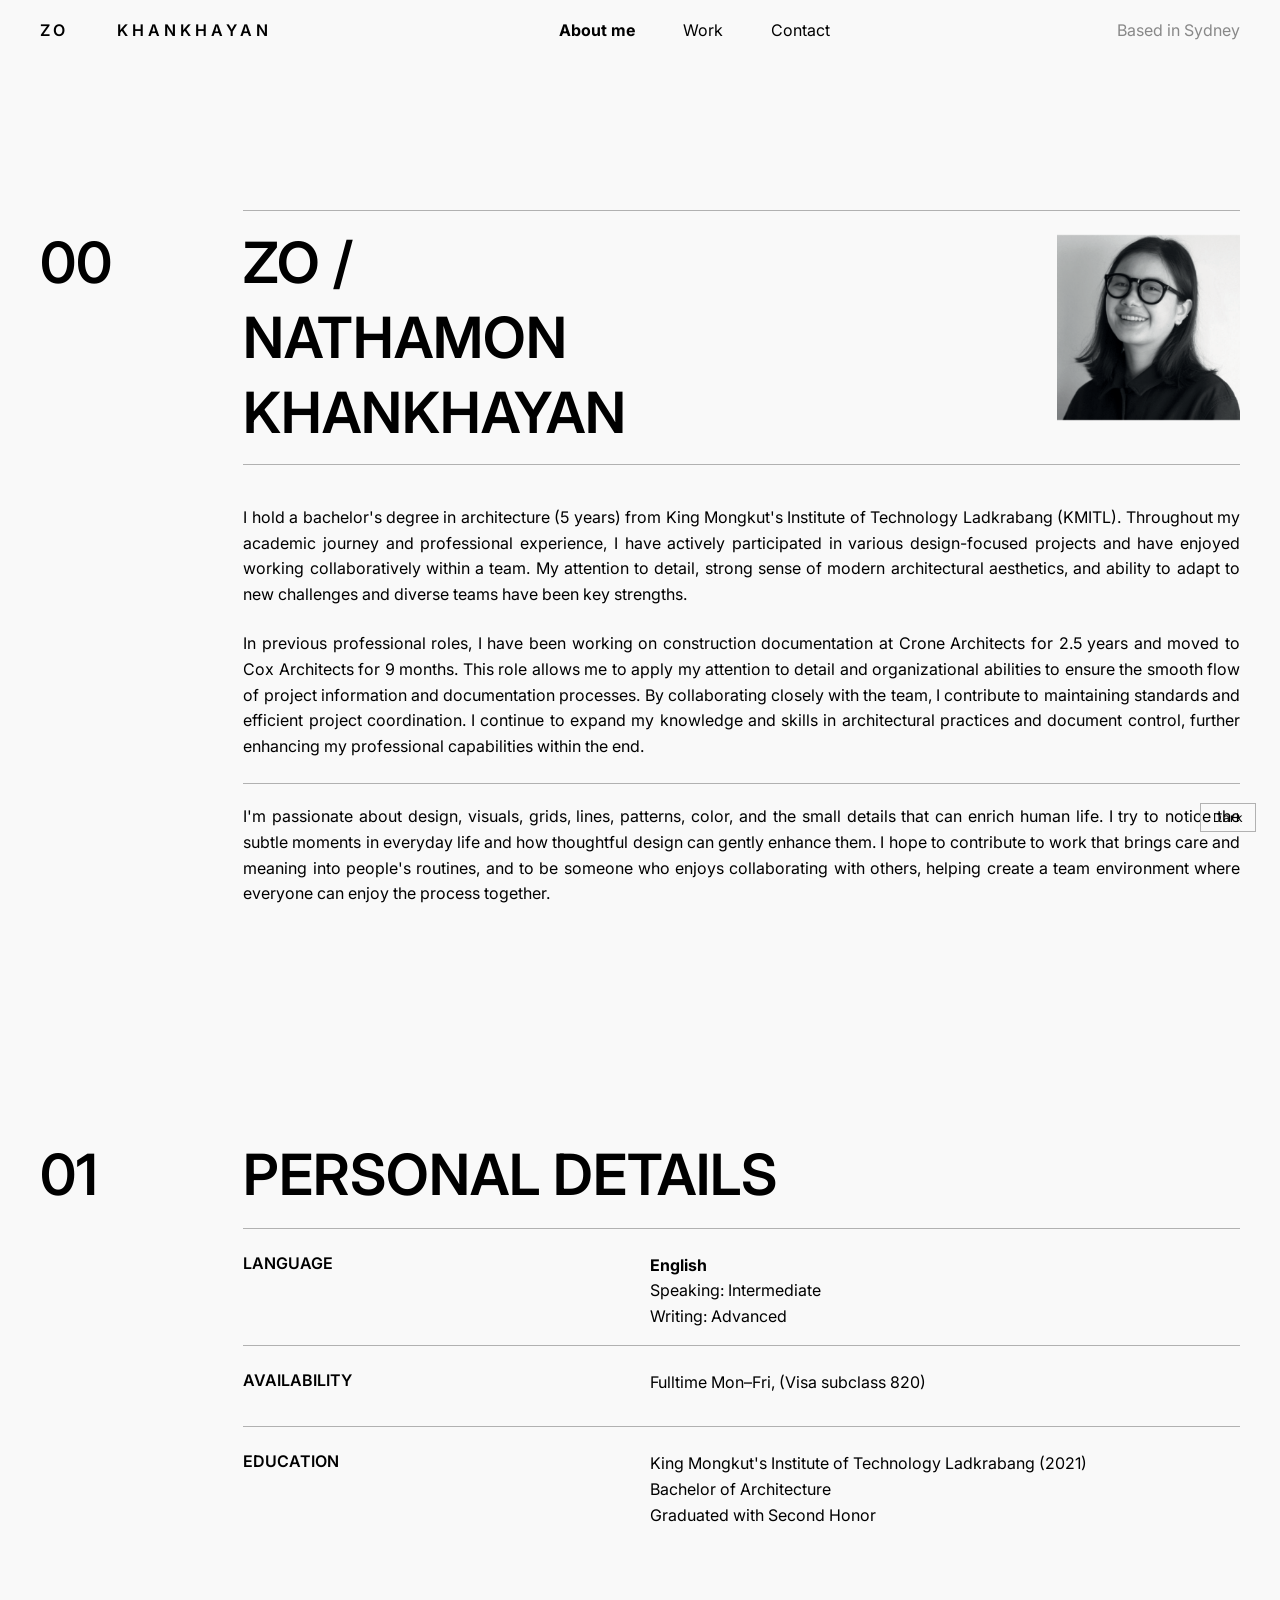
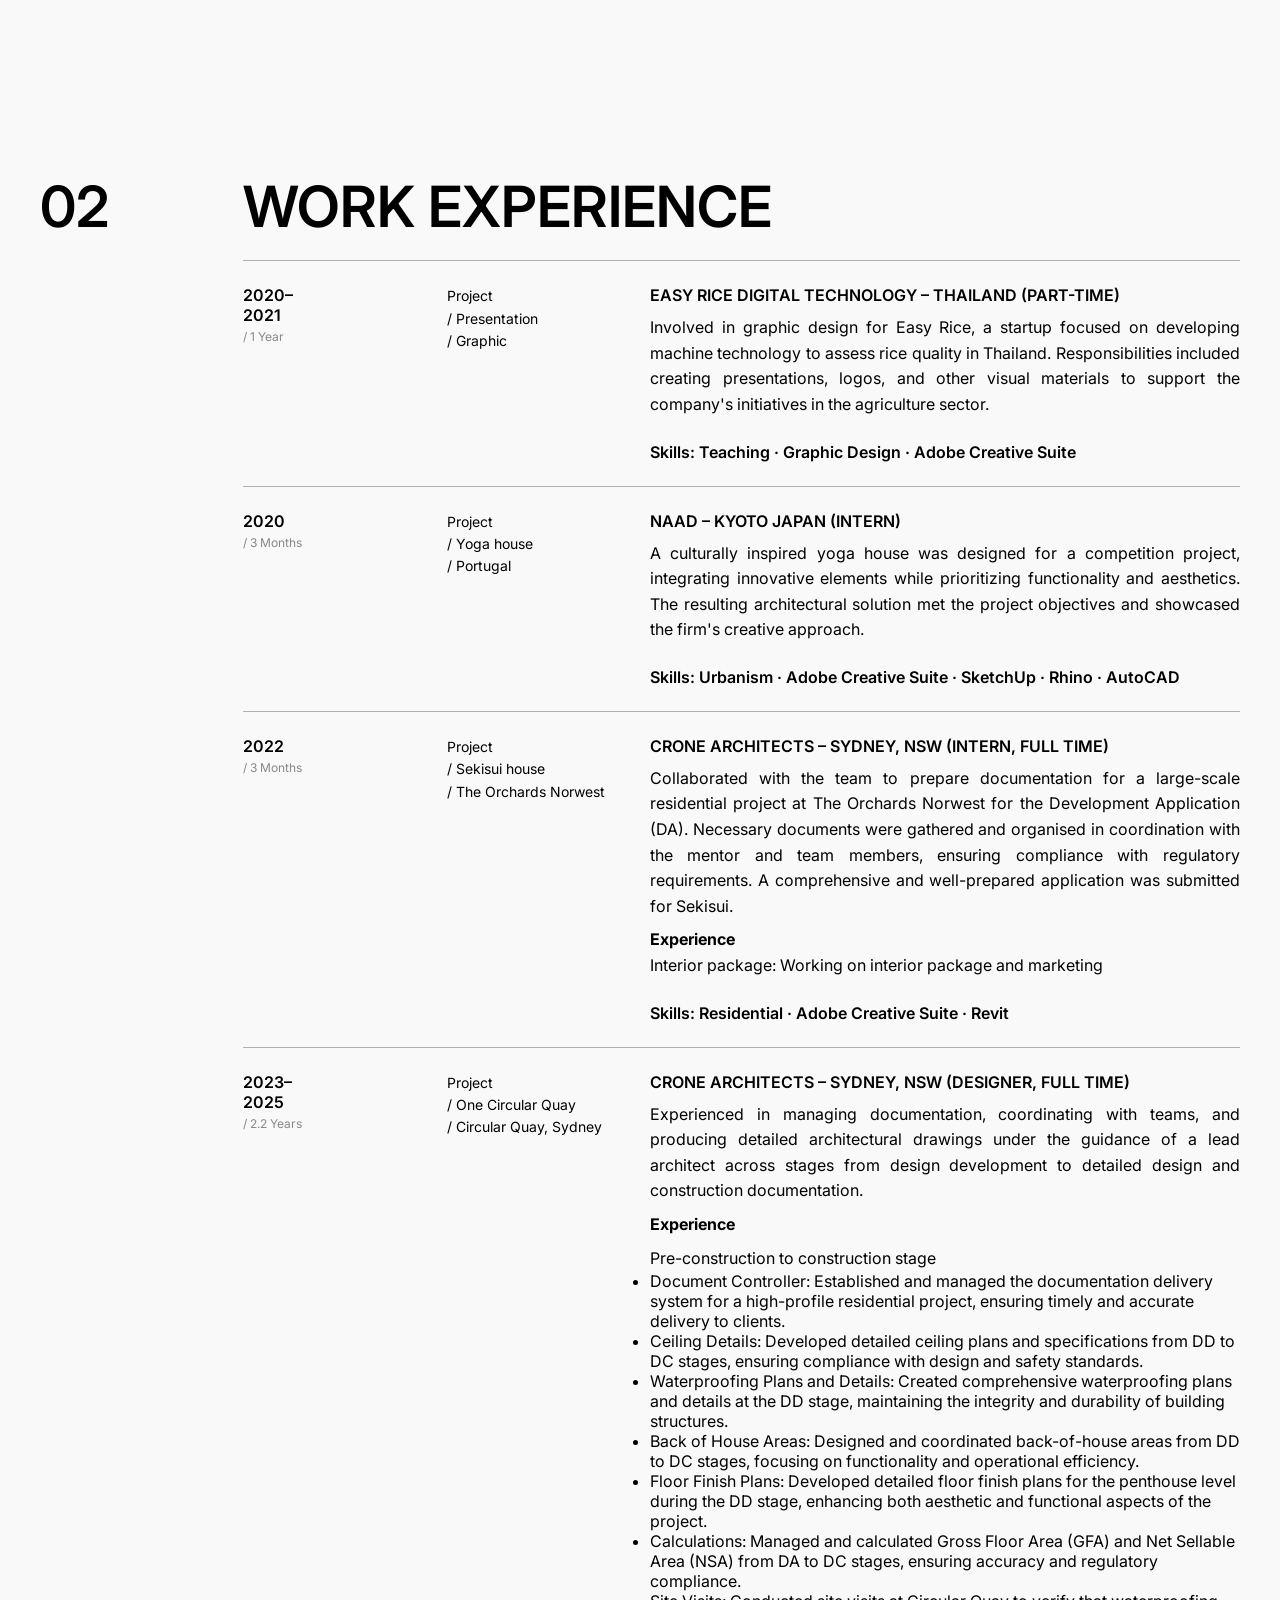
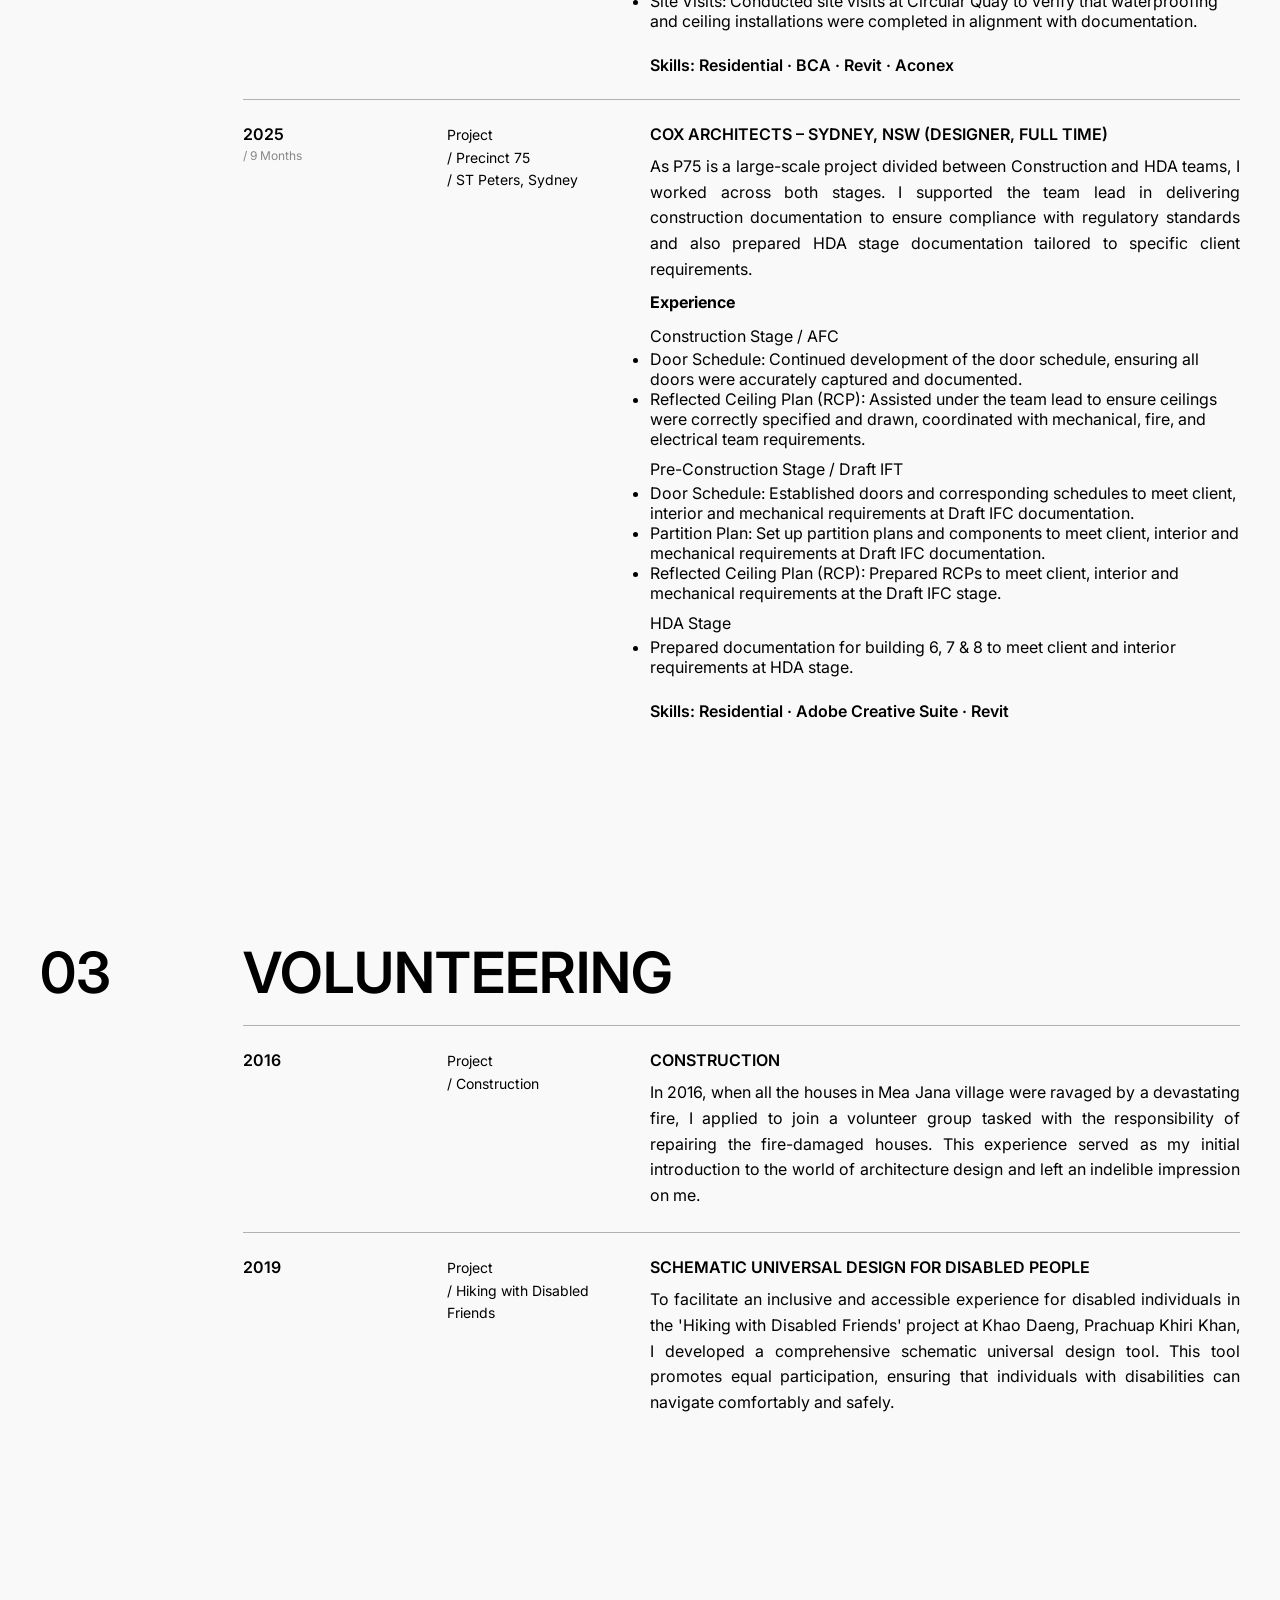
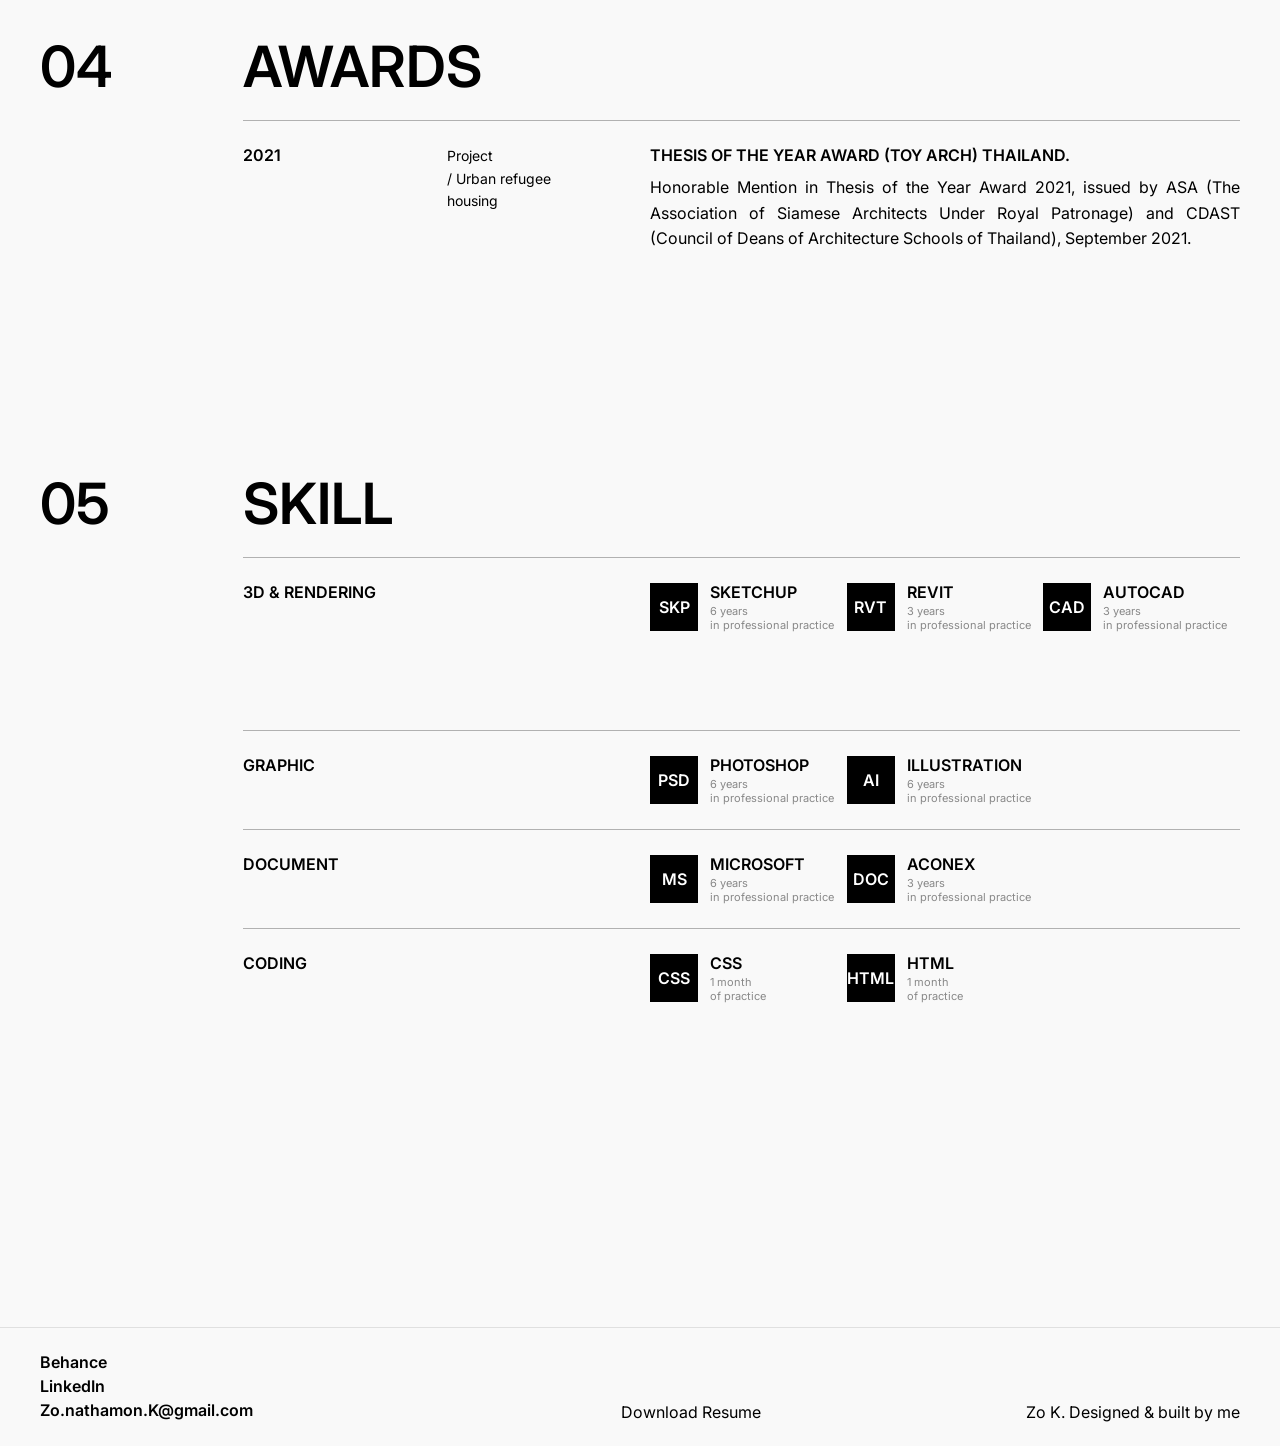
==== commit d24a214f: "responsive for phone" ====
--- a/index.html
+++ b/index.html
@@ -7,18 +7,34 @@
   <link href="https://fonts.googleapis.com/css2?family=Inter:wght@400;600&display=swap" rel="stylesheet" />
   <link rel="stylesheet" href="styles.css" />
 </head>
+
+
 <body>
 
  <!-- NAV -->
-    <nav class="nav">
-      <a href="index.html" class="nav__logo text-h2">ZO&nbsp;&nbsp;&nbsp;&nbsp;&nbsp;&nbsp;KHANKHAYAN</a>
-      <ul class="nav__links">
-        <li><a href="index.html" class="text-h2 active">About me</a></li>
-        <li><a href="work.html" class="text-h2 regular">Work</a></li>
-        <li><a href="contact_4.html" class="text-h2-regular">Contact</a></li>
-      </ul>
-      <span class="nav__location text-h2-regular">Based in Sydney</span>
-    </nav>
+  <nav class="nav">
+    <a href="index.html" class="nav__logo text-h2">ZO&nbsp;&nbsp;&nbsp;&nbsp;&nbsp;&nbsp;KHANKHAYAN</a>
+
+    <ul class="nav__links">
+      <li><a href="index.html" class="text-h2-active"><strong>About me</strong></a></li>
+      <li><a href="work.html" class="text-h2-regular">Work</a></li>
+      <li><a href="contact.html" class="text-h2-regular">Contact</a></li>
+    </ul>
+
+    <span class="nav__location text-h2-regular">Based in Sydney</span>
+
+    <!-- hamburger — inside nav, same row as logo -->
+    <img src="files/ICON/Icon-Hamburger.svg" class="hamburger" id="hamburger" aria-label="Menu" />
+
+  </nav>
+
+  <!-- fullscreen mobile menu — outside nav -->
+  <div class="mobile-menu" id="mobile-menu">
+    <a href="index.html">About me</a>
+    <a href="work.html">Work</a>
+    <a href="contact.html">Contact</a>
+    <span class="menu-location">Based in Sydney</span>
+  </div>
 
   <!-- ════ PAGE SHELL ════ -->
   <div class="page-shell">
@@ -363,22 +379,22 @@
 
   </div><!-- end .page-shell -->
 
-  <!-- ════ FOOTER ════ -->
-   <footer class="reveal anim-fade-up">
-      <div class="footer-contact">
-        <div class="footer-contact-row"><span><a href="/cdn-cgi/l/email-protection" class="__cf_email__"
-              data-cfemail="8bd1e4a5c5eaffe3eae6e4e5a5c0cbece6eae2e7a5e8e4e6">Zo.nathamon.K@gmail.com</a></span></div>
-        <div class="footer-contact-row"><a href="https://www.behance.net/Zo_Khankhayan" target="_blank">Behance</a>
-        </div>
-        <div class="footer-contact-row"><a href="https://www.linkedin.com/in/zo-khankhayan-32413b2a5"
-            target="_blank">LinkedIn</a></div>
-      </div>
-      <div class="footer-dl">
-        <a target="_blank" href="./files/260407_PORTFOLIO_ZO KHANKHAYAN_A3.pdf">Download Portfolio</a>
-        <a target="_blank" href="./files/260407_RESUME_ZO KHANKHAYAN_A4.pdf">Download Resume</a>
-      </div>
-      <div class="footer-copy">Zo K. Designed &amp; built by me</div>
-    </footer>
+  <!-- FOOTER -->
+    <footer class="reveal anim-fade-up">
+    <div class="footer-contact">
+
+      <div class="footer-contact-row"><a href="https://www.behance.net/Zo_Khankhayan" target="_blank">Behance</a>
+      </div>
+      <div class="footer-contact-row"><a href="https://www.linkedin.com/in/zo-khankhayan-32413b2a5"
+          target="_blank">LinkedIn</a></div>
+      <div class="footer-contact-row"><span>Zo.nathamon.K@gmail.com</span></div>
+    </div>
+    <div class="footer-dl">
+      <a target="_blank" href="./files/260411_RESUME_ZO KHANKHAYAN_UXUI.pdf">Download Resume</a>
+    </div>
+    <div class="footer-copy">Zo K. Designed &amp; built by me</div>
+  </footer>
+
 
  
   <!-- ════ THEME TOGGLE ════ -->
@@ -429,5 +445,22 @@
     animateCursor();
   </script>
 
+<script>
+  const hamburger  = document.getElementById('hamburger');
+  const mobileMenu = document.getElementById('mobile-menu');
+
+  hamburger.addEventListener('click', () => {
+    hamburger.classList.toggle('open');
+    mobileMenu.classList.toggle('open');
+  });
+
+  mobileMenu.querySelectorAll('a').forEach(link => {
+    link.addEventListener('click', () => {
+      hamburger.classList.remove('open');
+      mobileMenu.classList.remove('open');
+    });
+  });
+</script>
+
 </body>
 </html>
--- a/styles.css
+++ b/styles.css
@@ -39,14 +39,18 @@
 /* =============================================
    RESET & BASE
    ============================================= */
-*, *::before, *::after {
+*,
+*::before,
+*::after {
   box-sizing: border-box;
   margin: 0;
   padding: 0;
   cursor: none !important;
 }
 
-html { font-size: 16px; }
+html {
+  font-size: 16px;
+}
 
 body {
   font-family: var(--font-family);
@@ -77,8 +81,13 @@
   mix-blend-mode: multiply;
 }
 
-body.dark #cursor { mix-blend-mode: difference; }
-#cursor.clicking  { transform: translate(-50%, -50%) scale(0.82); }
+body.dark #cursor {
+  mix-blend-mode: difference;
+}
+
+#cursor.clicking {
+  transform: translate(-50%, -50%) scale(0.82);
+}
 
 /* =============================================
    BUTTON
@@ -107,7 +116,9 @@
   border: 1px solid var(--gray-900);
 }
 
-.btn-primary:hover { opacity: 0.7; }
+.btn-primary:hover {
+  opacity: 0.7;
+}
 
 /* Secondary — outlined */
 .btn-secondary {
@@ -136,7 +147,6 @@
    ============================================= */
 .nav-arrows {
   display: flex;
-  gap: 8px;
 }
 
 /* =============================================
@@ -149,9 +159,23 @@
   line-height: 1;
 }
 
-.h2    { font-weight: 600; font-size: 16px;  color: var(--gray-900); }
-.h3    { font-weight: 600; font-size: 16px;  color: var(--gray-900); }
-.h4    { font-weight: 400; font-size: 12px;  color: var(--gray-500); }
+.h2 {
+  font-weight: 600;
+  font-size: 16px;
+  color: var(--gray-900);
+}
+
+.h3 {
+  font-weight: 600;
+  font-size: 16px;
+  color: var(--gray-900);
+}
+
+.h4 {
+  font-weight: 400;
+  font-size: 12px;
+  color: var(--gray-500);
+}
 
 .body {
   font-weight: 400;
@@ -160,7 +184,9 @@
   line-height: 1.6;
 }
 
-.muted { color: var(--gray-500); }
+.muted {
+  color: var(--gray-500);
+}
 
 /* page 2 typography aliases → same tokens */
 .text-h1 {
@@ -170,9 +196,23 @@
   line-height: 1.1;
 }
 
-.text-h2         { font-size: var(--h2-size); font-weight: 600; color: var(--gray-900); }
-.text-h2-regular { font-size: var(--h2-size); font-weight: 400; color: var(--gray-900); }
-.text-h4         { font-size: var(--h4-size); font-weight: 400; color: var(--gray-500); }
+.text-h2 {
+  font-size: var(--h2-size);
+  font-weight: 600;
+  color: var(--gray-900);
+}
+
+.text-h2-regular {
+  font-size: var(--h2-size);
+  font-weight: 400;
+  color: var(--gray-900);
+}
+
+.text-h4 {
+  font-size: var(--h4-size);
+  font-weight: 400;
+  color: var(--gray-500);
+}
 
 /* =============================================
    LAYOUT
@@ -259,7 +299,9 @@
   transition: opacity 0.2s ease;
 }
 
-.nav-links a:hover { opacity: 0.6; }
+.nav-links a:hover {
+  opacity: 0.6;
+}
 
 .nav-loc {
   grid-column: 10 / 13;
@@ -280,7 +322,7 @@
   display: flex;
   align-items: center;
   justify-content: space-between;
-  padding: 34px var(--margin);
+  padding: 20px var(--margin);
   width: 100%;
 }
 
@@ -308,8 +350,13 @@
   transition: opacity 0.2s ease, color 0.3s ease;
 }
 
-.nav__links a:hover  { opacity: 0.6; }
-.nav__links a.active { font-weight: 600; }
+.nav__links a:hover {
+  opacity: 0.6;
+}
+
+.nav__links a.active {
+  font-weight: 600;
+}
 
 .nav__location {
   font-size: var(--h2-size);
@@ -321,13 +368,15 @@
 /* =============================================
    HERO — PAGE 1
    ============================================= */
-.hero-row { padding: clamp(32px, 5vw, 80px) 0; align-items: center; }
+.hero-row {
+  padding: clamp(32px, 5vw, 80px) 0;
+  align-items: center;
+}
 
 .hero-num {
   grid-column: 1;
   align-self: start;
   padding: clamp(24px, 5vw, 24px) 0 clamp(16px, 3vw, 24px);
-  margin-left: 40px;
 }
 
 .hero-name {
@@ -359,7 +408,10 @@
 /* =============================================
    HERO — PAGE 2
    ============================================= */
-.hero, .section-heading { padding: 40px var(--margin) 48px; }
+.hero,
+.section-heading {
+  padding: 10px var(--margin) 10px;
+}
 
 .hero__title {
   font-size: var(--h1-size);
@@ -377,13 +429,15 @@
    ============================================= */
 .bio-wrap {
   grid-column: 3 / 13;
-  padding: clamp(12px, 4vw, 24px) 0;
+  padding: clamp(12px, 4vw, 40px) 0;
   display: flex;
   flex-direction: column;
   gap: 24px;
 }
 
-.bio-wrap .body { text-align: justify; }
+.bio-wrap .body {
+  text-align: justify;
+}
 
 /* =============================================
    SECTION HEADER
@@ -392,7 +446,7 @@
   grid-column: 1;
   align-self: end;
   padding: clamp(200px, 5vw, 24px) 0 clamp(16px, 3vw, 24px);
-  margin-left: 40px;
+
 }
 
 .sec-title {
@@ -417,11 +471,29 @@
   padding-top: 24px;
 }
 
-.det-val-a    { grid-column: 7 / 9;  padding-top: 24px; }
-.det-val-b    { grid-column: 10 / 12; padding-top: 24px; }
-.det-val-full { grid-column: 7 / 13; padding-top: 24px; }
-.det-spacer   { grid-column: 3 / 13; height: 16px; }
-.det-section-end { padding-bottom: clamp(24px, 4vw, 64px); }
+.det-val-a {
+  grid-column: 7 / 9;
+  padding-top: 24px;
+}
+
+.det-val-b {
+  grid-column: 10 / 12;
+  padding-top: 24px;
+}
+
+.det-val-full {
+  grid-column: 7 / 13;
+  padding-top: 24px;
+}
+
+.det-spacer {
+  grid-column: 3 / 13;
+  height: 16px;
+}
+
+.det-section-end {
+  padding-bottom: clamp(24px, 4vw, 64px);
+}
 
 /* =============================================
    EXPERIENCE ENTRY
@@ -432,7 +504,9 @@
   align-self: start;
 }
 
-.entry-date .h4 { margin-top: 4px; }
+.entry-date .h4 {
+  margin-top: 4px;
+}
 
 .entry-tag {
   grid-column: 5 / 7;
@@ -449,8 +523,14 @@
   align-self: start;
 }
 
-.entry-content .h2   { margin-bottom: 10px; }
-.entry-content .body { text-align: justify; }
+.entry-content .h2 {
+  margin-bottom: 10px;
+}
+
+.entry-content .body {
+  text-align: justify;
+}
+
 .entry-content .skills {
   font-weight: 600;
   font-size: 16px;
@@ -502,15 +582,26 @@
   transition: transform 0.2s cubic-bezier(0.22, 1, 0.36, 1), background 0.2s ease;
 }
 
-.badge:hover { transform: scale(1.08); background: #444; }
-
-.skill-item-text .h2 { font-size: 16px; }
-.skill-item-text .h4 { margin-top: 2px; font-size: 11px; }
+.badge:hover {
+  transform: scale(1.08);
+  background: #444;
+}
+
+.skill-item-text .h2 {
+  font-size: 16px;
+}
+
+.skill-item-text .h4 {
+  margin-top: 2px;
+  font-size: 11px;
+}
 
 /* =============================================
    PROJECT GRID & CARD (page 2)
    ============================================= */
-.project-section { padding: 0 var(--margin) 80px; }
+.project-section {
+  padding: 0 var(--margin) 80px;
+}
 
 .project-grid {
   display: grid;
@@ -518,7 +609,10 @@
   gap: var(--gutter);
 }
 
-.project-card { display: flex; flex-direction: column; }
+.project-card {
+  display: flex;
+  flex-direction: column;
+}
 
 .project-card__header {
   display: flex;
@@ -534,7 +628,10 @@
   transition: color 0.3s ease;
 }
 
-.project-card__tags { display: flex; gap: 4px; }
+.project-card__tags {
+  display: flex;
+  gap: 4px;
+}
 
 .project-card__tag {
   background-color: var(--rule-color);
@@ -583,6 +680,7 @@
 .project-card a:hover .project-card__image {
   transform: scale(1.04) translateZ(0);
 }
+
 /* =============================================
    FOOTER
    ============================================= */
@@ -605,8 +703,14 @@
   gap: 4px;
 }
 
-.footer-contact-row { display: flex; gap: 12px; }
-.footer-contact-row span:first-child { min-width: 72px; }
+.footer-contact-row {
+  display: flex;
+  gap: 12px;
+}
+
+.footer-contact-row span:first-child {
+  min-width: 72px;
+}
 
 .footer-contact a,
 .footer-contact span {
@@ -617,7 +721,9 @@
   transition: opacity 0.2s ease, color 0.3s ease;
 }
 
-.footer-contact a:hover { opacity: 0.5; }
+.footer-contact a:hover {
+  opacity: 0.5;
+}
 
 .footer-dl {
   grid-column: 6 / 9;
@@ -625,7 +731,7 @@
   flex-direction: column;
   align-items: center;
   gap: 4px;
-  margin-top: 32px;
+  margin-top: 50px;
 }
 
 .footer-dl a {
@@ -641,7 +747,9 @@
   transition: opacity 0.2s ease, color 0.3s ease;
 }
 
-.footer-dl a:hover { opacity: 0.5; }
+.footer-dl a:hover {
+  opacity: 0.5;
+}
 
 .footer-copy {
   grid-column: 9 / 13;
@@ -669,6 +777,7 @@
   padding: 6px 12px;
   transition: border-color 0.2s ease, color 0.2s ease, background 0.2s ease;
   letter-spacing: 0.04em;
+  margin-bottom: 44px;
 }
 
 #theme-toggle:hover {
@@ -680,129 +789,337 @@
    ANIMATIONS
    ============================================= */
 @keyframes slideUp {
-  from { opacity: 0; transform: translateY(36px); }
-  to   { opacity: 1; transform: translateY(0); }
-}
+  from {
+    opacity: 0;
+    transform: translateY(36px);
+  }
+
+  to {
+    opacity: 1;
+    transform: translateY(0);
+  }
+}
+
 @keyframes fadeIn {
-  from { opacity: 0; }
-  to   { opacity: 1; }
-}
+  from {
+    opacity: 0;
+  }
+
+  to {
+    opacity: 1;
+  }
+}
+
 @keyframes fadeUp {
-  from { opacity: 0; transform: translateY(16px); }
-  to   { opacity: 1; transform: translateY(0); }
-}
+  from {
+    opacity: 0;
+    transform: translateY(16px);
+  }
+
+  to {
+    opacity: 1;
+    transform: translateY(0);
+  }
+}
+
 @keyframes slideInLeft {
-  from { opacity: 0; transform: translateX(-24px); }
-  to   { opacity: 1; transform: translateX(0); }
-}
+  from {
+    opacity: 0;
+    transform: translateX(-24px);
+  }
+
+  to {
+    opacity: 1;
+    transform: translateX(0);
+  }
+}
+
 @keyframes slideInRight {
-  from { opacity: 0; transform: translateX(24px); }
-  to   { opacity: 1; transform: translateX(0); }
-}
+  from {
+    opacity: 0;
+    transform: translateX(24px);
+  }
+
+  to {
+    opacity: 1;
+    transform: translateX(0);
+  }
+}
+
 @keyframes scaleIn {
-  from { opacity: 0; transform: scale(0.92); }
-  to   { opacity: 1; transform: scale(1); }
-}
-
-.reveal { opacity: 0; }
-
-.reveal.anim-slide-up.is-visible { animation: slideUp      1.1s  cubic-bezier(0.16, 1, 0.3, 1)    forwards; }
-.reveal.anim-fade.is-visible     { animation: fadeIn       0.5s  ease                               forwards; }
-.reveal.anim-fade-up.is-visible  { animation: fadeUp       0.6s  cubic-bezier(0.22, 1, 0.36, 1)    forwards; }
-.reveal.anim-left.is-visible     { animation: slideInLeft  0.55s cubic-bezier(0.22, 1, 0.36, 1)    forwards; }
-.reveal.anim-right.is-visible    { animation: slideInRight 0.55s cubic-bezier(0.22, 1, 0.36, 1)    forwards; }
-.reveal.anim-scale.is-visible    { animation: scaleIn      0.6s  cubic-bezier(0.22, 1, 0.36, 1)    forwards; }
-.reveal.anim-rule.is-visible     { animation: fadeIn       0.4s  ease                               forwards; }
-
-.delay-1 { animation-delay: 0.08s !important; }
-.delay-2 { animation-delay: 0.16s !important; }
-.delay-3 { animation-delay: 0.24s !important; }
-.delay-4 { animation-delay: 0.32s !important; }
-.delay-5 { animation-delay: 0.40s !important; }
+  from {
+    opacity: 0;
+    transform: scale(0.92);
+  }
+
+  to {
+    opacity: 1;
+    transform: scale(1);
+  }
+}
+
+.reveal {
+  opacity: 0;
+}
+
+.reveal.anim-slide-up.is-visible {
+  animation: slideUp 1.1s cubic-bezier(0.16, 1, 0.3, 1) forwards;
+}
+
+.reveal.anim-fade.is-visible {
+  animation: fadeIn 0.5s ease forwards;
+}
+
+.reveal.anim-fade-up.is-visible {
+  animation: fadeUp 0.6s cubic-bezier(0.22, 1, 0.36, 1) forwards;
+}
+
+.reveal.anim-left.is-visible {
+  animation: slideInLeft 0.55s cubic-bezier(0.22, 1, 0.36, 1) forwards;
+}
+
+.reveal.anim-right.is-visible {
+  animation: slideInRight 0.55s cubic-bezier(0.22, 1, 0.36, 1) forwards;
+}
+
+.reveal.anim-scale.is-visible {
+  animation: scaleIn 0.6s cubic-bezier(0.22, 1, 0.36, 1) forwards;
+}
+
+.reveal.anim-rule.is-visible {
+  animation: fadeIn 0.4s ease forwards;
+}
+
+.delay-1 {
+  animation-delay: 0.08s !important;
+}
+
+.delay-2 {
+  animation-delay: 0.16s !important;
+}
+
+.delay-3 {
+  animation-delay: 0.24s !important;
+}
+
+.delay-4 {
+  animation-delay: 0.32s !important;
+}
+
+.delay-5 {
+  animation-delay: 0.40s !important;
+}
 
 /* =============================================
    RESPONSIVE — 1440px
    ============================================= */
 @media (max-width: 1440px) {
-  :root { --h1-size: 80px; }
+  :root {
+    --h1-size: 80px;
+  }
 }
 
 /* =============================================
    RESPONSIVE — 1280px
    ============================================= */
 @media (max-width: 1280px) {
-  :root { --h1-size: 72px; }
+  :root {
+    --h1-size: 72px;
+  }
 }
 
 /* =============================================
    RESPONSIVE — 1024px
    ============================================= */
 @media (max-width: 1024px) {
-  :root { --h1-size: 56px; --margin: 24px; }
-  .nav__links { gap: 32px; }
+  :root {
+    --h1-size: 56px;
+    --margin: 24px;
+  }
+
+  .nav__links {
+    gap: 32px;
+  }
 }
 
 /* =============================================
    RESPONSIVE — 900px
    ============================================= */
 @media (max-width: 900px) {
-  .page-grid { grid-template-columns: repeat(8, 1fr); }
+  .page-grid {
+    grid-template-columns: repeat(8, 1fr);
+  }
 
   nav {
     grid-template-columns: repeat(8, 1fr);
     padding: 24px var(--margin);
   }
 
-  .nav-logo  { grid-column: 1 / 3; font-size: 12px; }
-  .nav-links { grid-column: 3 / 7; }
-  .nav-links a { font-size: 12px; }
-  .nav-loc   { display: none; }
-
-  .h1, .sec-title, .sec-num, .hero-name { font-size: 32px; }
-  .sec-title { padding: clamp(24px, 3vw, 24px) 0 clamp(12px, 2vw, 16px); }
-  .sec-num   { padding: clamp(24px, 3vw, 24px) 0 clamp(12px, 2vw, 16px); }
-
-  .h2, .h3, .body, .skill-label,
-  .skill-item-text .h2, .det-label,
-  .entry-content .skills, .nav-logo { font-size: 12px; }
-
-  .rule-grid        { grid-column: 1 / -1; }
-  .rule-grid-top    { grid-column: 1 / -1; margin-top: 100px; }
-  .rule-grid-bottom { grid-column: 1 / -1; margin-bottom: 100px; }
-
-  .hero-num  { grid-column: 1; padding: clamp(10px, 3vw, 10px) 0 clamp(0px, 2vw, 16px); }
-  .hero-name { grid-column: 2 / 7; margin-top: 10px; margin-bottom: 10px; }
-  .hero-img  { grid-column: 7 / 9; padding: clamp(10px, 3vw, 10px) 0 clamp(0px, 2vw, 16px); }
-
-  .bio-wrap  { grid-column: 1 / -1; }
-  .sec-num   { grid-column: 1; align-self: end; }
-  .sec-title { grid-column: 2 / -1; align-self: end; }
-
-  .det-label    { grid-column: 1 / 3; }
-  .det-val-a    { grid-column: 3 / 6; }
-  .det-val-b    { grid-column: 6 / 9; }
-  .det-val-full { grid-column: 3 / -1; }
-  .det-spacer   { grid-column: 1 / -1; }
-
-  .entry-date    { grid-column: 1 / 3; }
-  .entry-tag     { grid-column: 3 / 5; font-size: 12px; }
-  .entry-content { grid-column: 5 / -1; font-size: 12px; }
-
-  .skill-label { grid-column: 1 / 3; }
-  .skill-grid  { grid-column: 3 / -1; grid-template-columns: repeat(6, 1fr); }
-
-  footer          { grid-template-columns: repeat(8, 1fr); }
-  .footer-contact { grid-column: 1 / 5; font-size: 12px; }
-  .footer-dl      { grid-column: 5 / 7; }
-  .footer-dl a    { font-size: 12px; }
-  .footer-copy    { grid-column: 7 / -1; font-size: 12px; }
+  .nav-logo {
+    grid-column: 1 / 3;
+    font-size: 12px;
+  }
+
+  .nav-links {
+    grid-column: 3 / 7;
+  }
+
+  .nav-links a {
+    font-size: 12px;
+  }
+
+  .nav-loc {
+    display: none;
+  }
+
+  .h1,
+  .sec-title,
+  .sec-num,
+  .hero-name {
+    font-size: 32px;
+  }
+
+  .sec-title {
+    padding: clamp(24px, 3vw, 24px) 0 clamp(12px, 2vw, 16px);
+  }
+
+  .sec-num {
+    padding: clamp(24px, 3vw, 24px) 0 clamp(12px, 2vw, 16px);
+  }
+
+
+
+  .h2,
+  .h3,
+  .body,
+  .skill-label,
+  .skill-item-text .h2,
+  .det-label,
+  .entry-content .skills,
+  .nav-logo {
+    font-size: 12px;
+  }
+
+  .rule-grid {
+    grid-column: 1 / -1;
+  }
+
+  .rule-grid-top {
+    grid-column: 1 / -1;
+    margin-top: 100px;
+  }
+
+  .rule-grid-bottom {
+    grid-column: 1 / -1;
+    margin-bottom: 100px;
+  }
+
+  .hero-num {
+    grid-column: 1;
+    padding: clamp(10px, 3vw, 10px) 0 clamp(0px, 2vw, 16px);
+  }
+
+  .hero-name {
+    grid-column: 2 / 7;
+    margin-top: 10px;
+    margin-bottom: 10px;
+  }
+
+  .hero-img {
+    grid-column: 7 / 9;
+    padding: clamp(10px, 3vw, 10px) 0 clamp(0px, 2vw, 16px);
+  }
+
+  .bio-wrap {
+    grid-column: 1 / -1;
+  }
+
+  .sec-num {
+    grid-column: 1;
+    margin-right: 10px;
+  }
+
+  .sec-title {
+    grid-column: 2 / -1;
+    margin-left: -40px;
+  }
+
+  .det-label {
+    grid-column: 1 / 3;
+  }
+
+  .det-val-a {
+    grid-column: 3 / 6;
+  }
+
+  .det-val-b {
+    grid-column: 6 / 9;
+  }
+
+  .det-val-full {
+    grid-column: 3 / -1;
+  }
+
+  .det-spacer {
+    grid-column: 1 / -1;
+  }
+
+  .entry-date {
+    grid-column: 1 / 3;
+  }
+
+  .entry-tag {
+    grid-column: 3 / 5;
+    font-size: 12px;
+  }
+
+  .entry-content {
+    grid-column: 5 / -1;
+    font-size: 12px;
+  }
+
+  .skill-label {
+    grid-column: 1 / 3;
+  }
+
+  .skill-grid {
+    grid-column: 3 / -1;
+    grid-template-columns: repeat(6, 1fr);
+  }
+
+  footer {
+    grid-template-columns: repeat(8, 1fr);
+  }
+
+  .footer-contact {
+    grid-column: 1 / 5;
+    font-size: 12px;
+  }
+
+  .footer-dl {
+    grid-column: 5 / 7;
+  }
+
+  .footer-dl a {
+    font-size: 12px;
+  }
+
+  .footer-copy {
+    grid-column: 7 / -1;
+    font-size: 12px;
+  }
 }
 
 /* =============================================
    RESPONSIVE — 768px
    ============================================= */
 @media (max-width: 768px) {
-  :root { --h1-size: 40px; --margin: 20px; }
+
+
+  :root {
+    --h1-size: 40px;
+    --margin: 20px;
+  }
 
   .nav {
     flex-wrap: wrap;
@@ -811,22 +1128,74 @@
     padding-bottom: 24px;
   }
 
-  .nav__location { order: 3; width: 100%; }
-  .project-grid  { grid-template-columns: 1fr; }
-
-  footer          { grid-template-columns: 1fr; row-gap: 32px; }
-  .footer-contact,
+  .nav__location {
+    order: 3;
+    width: 100%;
+  }
+
+  .project-grid {
+    grid-template-columns: 1fr;
+  }
+
+   .footer-contact,
   .footer-dl,
-  .footer-copy    { grid-column: 1 / -1; }
-  .footer-dl      { align-items: flex-start; }
-  .footer-copy    { text-align: left; }
-}
+  .footer-copy {
+    grid-column: 1;
+  }
+
+  .footer-contact {
+    font-size: 12px;
+       grid-column: 1 / 8;
+  border-bottom: 1px solid var(--rule-color);
+  padding-bottom: 16px;  /* space between text and border */
+  margin-bottom: 16px;   /* space after the border */
+  }
+
+  .footer-dl {
+    align-items: flex-start;
+    margin-top: -6px;
+     grid-column: 1 / 8;
+  border-bottom: 1px solid var(--rule-color);
+  padding-bottom: 16px;  /* space between text and border */
+  margin-bottom: 16px;   /* space after the border */
+  }
+
+  .footer-dl a {
+    font-size: 12px;
+  }
+
+  .footer-copy {
+    grid-column: 1 / 8;
+    font-size: 12px;
+    text-align: left;
+    margin-top: -6px;
+  }
+
+  .footer-contact a,
+  .footer-contact span {
+    font-size: 12px;
+  }
+
+  .btn-primary,
+  .btn-secondary {
+    padding: 6px 6px;
+  }
+
+  .nav-arrows img {
+    width: 34px;
+    height: 34px;
+  }
+}
+
+
 
 /* =============================================
    RESPONSIVE — 482px
    ============================================= */
 @media (max-width: 482px) {
-  .page-grid { grid-template-columns: repeat(4, 1fr); }
+  .page-grid {
+    grid-template-columns: repeat(4, 1fr);
+  }
 
   nav {
     grid-template-columns: repeat(4, 1fr);
@@ -834,61 +1203,345 @@
     padding: 20px var(--margin);
   }
 
-  .nav-logo  { grid-column: 1 / 3; font-size: 12px; }
-  .nav-links { grid-column: 1 / -1; }
-  .nav-links a { font-size: 12px; }
-  .nav-loc   { display: none; }
-
-  .h1, .sec-title, .sec-num, .hero-name { font-size: 18px; }
-  .sec-title { padding: 56px 0 12px; }
-  .sec-num   { padding: 56px 0 12px; }
-
-  .h2, .h3, .body, .skill-label,
-  .skill-item-text .h2, .det-label,
-  .entry-content .skills { font-size: 12px; }
-
-  .rule-grid { grid-column: 1 / -1; }
-
-  .hero-num  { grid-column: 1; padding: clamp(10px, 3vw, 24px) 0 clamp(0px, 2vw, 16px); }
-  .hero-name { grid-column: 2 / 4; margin-top: 10px; margin-bottom: 10px; }
-  .hero-img  { grid-column: 4 / 5; padding: clamp(10px, 3vw, 24px) 0 clamp(10px, 2vw, 16px); }
-
-  .bio-wrap  { grid-column: 1 / -1; gap: 16px; }
-  .sec-num   { grid-column: 1; }
-  .sec-title { grid-column: 2 / -1; }
-
-  .det-label    { grid-column: 1 / -1; padding-bottom: 8px; }
-  .det-val-a    { grid-column: 1 / 3; padding-top: 0; }
-  .det-val-b    { grid-column: 3 / -1; padding-top: 0; }
-  .det-val-full { grid-column: 1 / -1; padding-top: 0; }
-  .det-spacer   { grid-column: 1 / -1; height: 8px; }
-
-  .entry-date    { grid-column: 1 / 2; padding-bottom: 0; }
-  .entry-tag     { grid-column: 3 / -1; font-size: 12px; }
-  .entry-content { grid-column: 1 / -1; padding-top: 8px; font-size: 12px; }
-
-  .skill-label { grid-column: 1 / -1; padding-bottom: 0; }
-  .skill-grid  { grid-column: 1 / -1; grid-template-columns: repeat(2, 1fr); row-gap: 16px; }
-  .skill-item  { grid-column: span 1 !important; }
-
-  .badge { width: 48px; height: 48px; font-size: 12px; }
-
-  footer          { grid-template-columns: 1fr; row-gap: 20px; }
+  .nav-logo {
+    grid-column: 1 / 3;
+    font-size: 12px;
+  }
+
+  .nav-links {
+    grid-column: 1 / -1;
+  }
+
+  .nav-links a {
+    font-size: 12px;
+  }
+
+  .nav-loc {
+    display: none;
+  }
+
+  .h1,
+  .sec-title,
+  .sec-num,
+  .hero-name {
+    font-size: 18px;
+  }
+
+  .sec-title {
+    padding: 56px 0 12px;
+  }
+
+  .sec-num {
+    padding: 56px 0 12px;
+  }
+
+  .sec-num {
+    grid-column: 1;
+    margin-right: 10px;
+  }
+
+  .sec-title {
+    grid-column: 2 / -1;
+    margin-left: -50px;
+  }
+
+  .h2,
+  .h3,
+  .body,
+  .skill-label,
+  .skill-item-text .h2,
+  .det-label,
+  .entry-content .skills {
+    font-size: 12px;
+  }
+
+  .body {
+    font-size: 12px;
+  }
+
+  .project-card__label {
+    font-size: 12px;
+    margin-right: 12px;
+  }
+
+  .rule-grid {
+    grid-column: 1 / -1;
+  }
+
+  .hero-num {
+    grid-column: 1;
+    padding: clamp(10px, 3vw, 24px) 0 clamp(0px, 2vw, 16px);
+  }
+
+  .hero-name {
+    grid-column: 2 / 4;
+    margin-top: 10px;
+    margin-bottom: 10px;
+  }
+
+  .hero-img {
+    grid-column: 4 / 5;
+    padding: clamp(10px, 3vw, 24px) 0 clamp(10px, 2vw, 16px);
+  }
+
+  .bio-wrap {
+    grid-column: 1 / -1;
+    gap: 16px;
+  }
+
+  .sec-num {
+    grid-column: 1;
+  }
+
+  .sec-title {
+    grid-column: 2 / -1;
+  }
+
+  .det-label {
+    grid-column: 1 / -1;
+    padding-bottom: 8px;
+  }
+
+  .det-val-a {
+    grid-column: 1 / 3;
+    padding-top: 0;
+  }
+
+  .det-val-b {
+    grid-column: 3 / -1;
+    padding-top: 0;
+  }
+
+  .det-val-full {
+    grid-column: 1 / -1;
+    padding-top: 0;
+  }
+
+  .det-spacer {
+    grid-column: 1 / -1;
+    height: 8px;
+  }
+
+  .entry-date {
+    grid-column: 1 / 2;
+    padding-bottom: 0;
+  }
+
+  .entry-tag {
+    grid-column: 3 / -1;
+    font-size: 12px;
+  }
+
+  .entry-content {
+    grid-column: 1 / -1;
+    padding-top: 8px;
+    font-size: 12px;
+  }
+
+  .skill-label {
+    grid-column: 1 / -1;
+    padding-bottom: 0;
+  }
+
+  .skill-grid {
+    grid-column: 1 / -1;
+    grid-template-columns: repeat(2, 1fr);
+    row-gap: 16px;
+  }
+
+  .skill-item {
+    grid-column: span 1 !important;
+  }
+
+  .badge {
+    width: 48px;
+    height: 48px;
+    font-size: 12px;
+  }
+
+  footer {
+    grid-template-columns: 1fr;
+    row-gap: 20px;
+  }
+
   .footer-contact,
   .footer-dl,
-  .footer-copy    { grid-column: 1; }
-  .footer-contact { font-size: 12px; }
-  .footer-dl      { align-items: flex-start; margin-top: 0; }
-  .footer-dl a    { font-size: 12px; }
-  .footer-copy    { font-size: 12px; text-align: left; }
-
-  .sec-num { padding-top: clamp(48px, 8vw, 80px); }
-}
+  .footer-copy {
+    grid-column: 1;
+  }
+
+  .footer-contact {
+    font-size: 12px;
+       grid-column: 1 / 4;
+  border-bottom: 1px solid var(--rule-color);
+  padding-bottom: 16px;  /* space between text and border */
+  margin-bottom: 16px;   /* space after the border */
+  }
+
+  .footer-dl {
+    align-items: flex-start;
+    margin-top: -24px;
+     grid-column: 1 / 4;
+  border-bottom: 1px solid var(--rule-color);
+  padding-bottom: 16px;  /* space between text and border */
+  margin-bottom: 16px;   /* space after the border */
+  }
+
+  .footer-dl a {
+    font-size: 12px;
+  }
+
+  .footer-copy {
+    font-size: 12px;
+    text-align: left;
+    margin-top: -24px;
+  }
+
+  .footer-contact a,
+  .footer-contact span {
+    font-size: 12px;
+  }
+
+  .sec-num {
+    padding-top: clamp(48px, 8vw, 80px);
+  }
+
+  .hero__title {
+    padding-top: 40px;
+    padding-bottom: 40px;
+  }
+
+
+}
+
 
 /* =============================================
    RESPONSIVE — 480px
    ============================================= */
 @media (max-width: 480px) {
-  :root { --h1-size: 32px; --margin: 16px; }
-  .nav__links { gap: 20px; }
-}
+  :root {
+    --h1-size: 32px;
+    --margin: 16px;
+  }
+
+  .nav__links {
+    gap: 20px;
+  }
+}
+
+
+/* =============================================
+   HAMBURGER MENU
+   ============================================= */
+@media (max-width: 1024px) {
+  .hamburger {
+    display: flex;
+  }
+
+  .nav__links {
+    display: none;
+  }
+
+  .nav__location {
+    align-items: flex-end;
+  }
+}
+
+
+.hamburger {
+  display: none;
+  flex-direction: column;
+  gap: 5px;
+  background: none;
+  border: none;
+  padding: 0px;
+  z-index: 200;
+}
+
+.hamburger span {
+  display: block;
+  width: 24px;
+  height: 2px;
+  background: var(--gray-900);
+  transition: transform 0.3s ease, opacity 0.3s ease, background 0.3s ease;
+}
+
+/* animate to X when open */
+.hamburger.open span:nth-child(1) {
+  transform: translateY(7px) rotate(45deg);
+}
+
+.hamburger.open span:nth-child(2) {
+  opacity: 0;
+}
+
+.hamburger.open span:nth-child(3) {
+  transform: translateY(-7px) rotate(-45deg);
+}
+
+/* fullscreen overlay menu */
+.mobile-menu {
+  position: fixed;
+  inset: 0;
+  background: var(--gray-200);
+  z-index: 150;
+  display: flex;
+  flex-direction: column;
+  align-items: center;
+  justify-content: center;
+  padding: 0 var(--margin);
+  gap: 16px;
+  opacity: 0;
+  pointer-events: none;
+  transition: opacity 0.3s ease, background 0.3s ease;
+}
+
+.mobile-menu.open {
+  opacity: 1;
+  pointer-events: all;
+}
+
+.mobile-menu a {
+  font-family: var(--font-family);
+  font-size: clamp(12px, 6vw, 12px);
+  font-weight: 600;
+  color: var(--gray-900);
+  text-decoration: none;
+  transition: opacity 0.2s ease;
+}
+
+.your-element {
+  border-bottom: 1px solid var(--gray-900);
+  margin-left: calc(-1 * var(--margin));
+  margin-right: calc(-1 * var(--margin));
+  padding-left: var(--margin);
+  padding-right: var(--margin);
+}
+
+
+
+.mobile-menu a:hover {
+  opacity: 0.5;
+}
+
+.mobile-menu .menu-location {
+  font-size: 12px;
+  font-weight: 400;
+  color: var(--gray-500);
+  margin-top: 24px;
+}
+
+/* show hamburger, hide nav links on mobile */
+@media (max-width: 768px) {
+  .hamburger {
+    display: flex;
+  }
+
+  .nav__links {
+    display: none;
+  }
+
+  .nav__location {
+    display: none;
+  }
+}
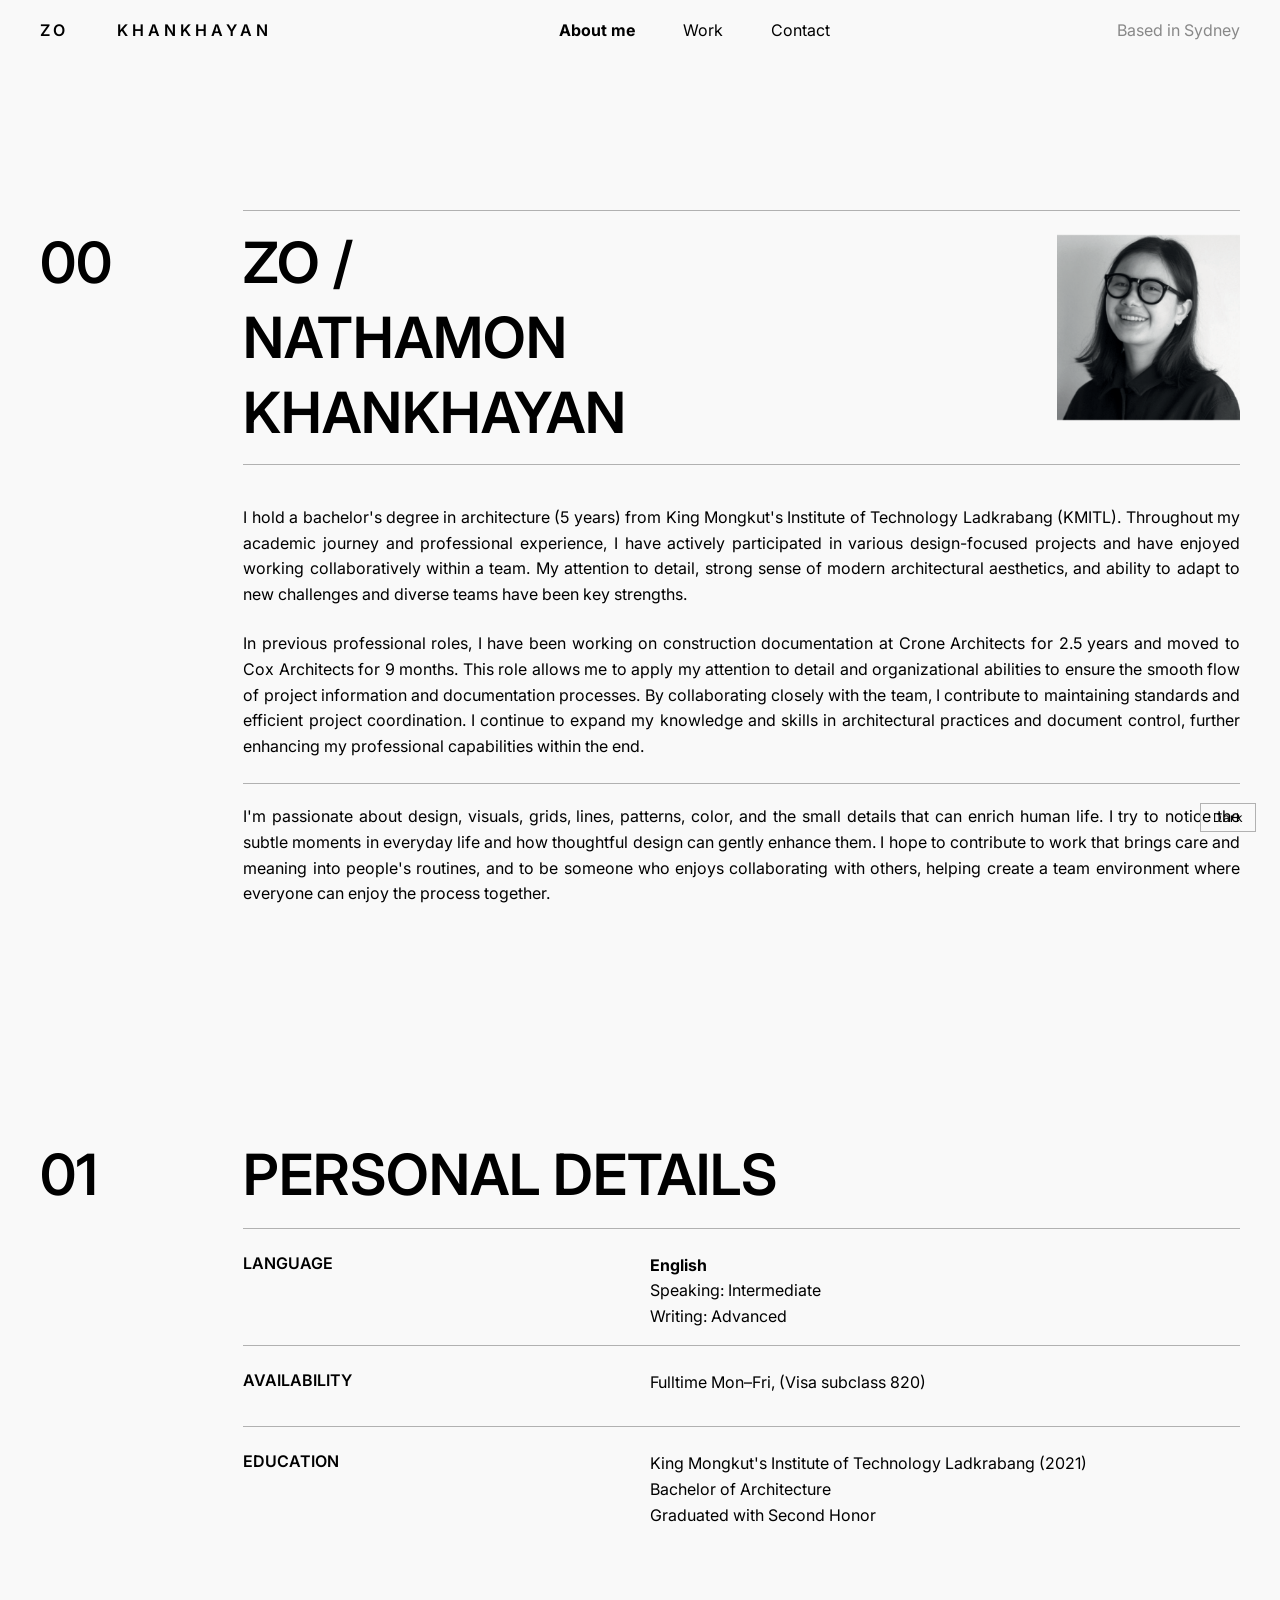
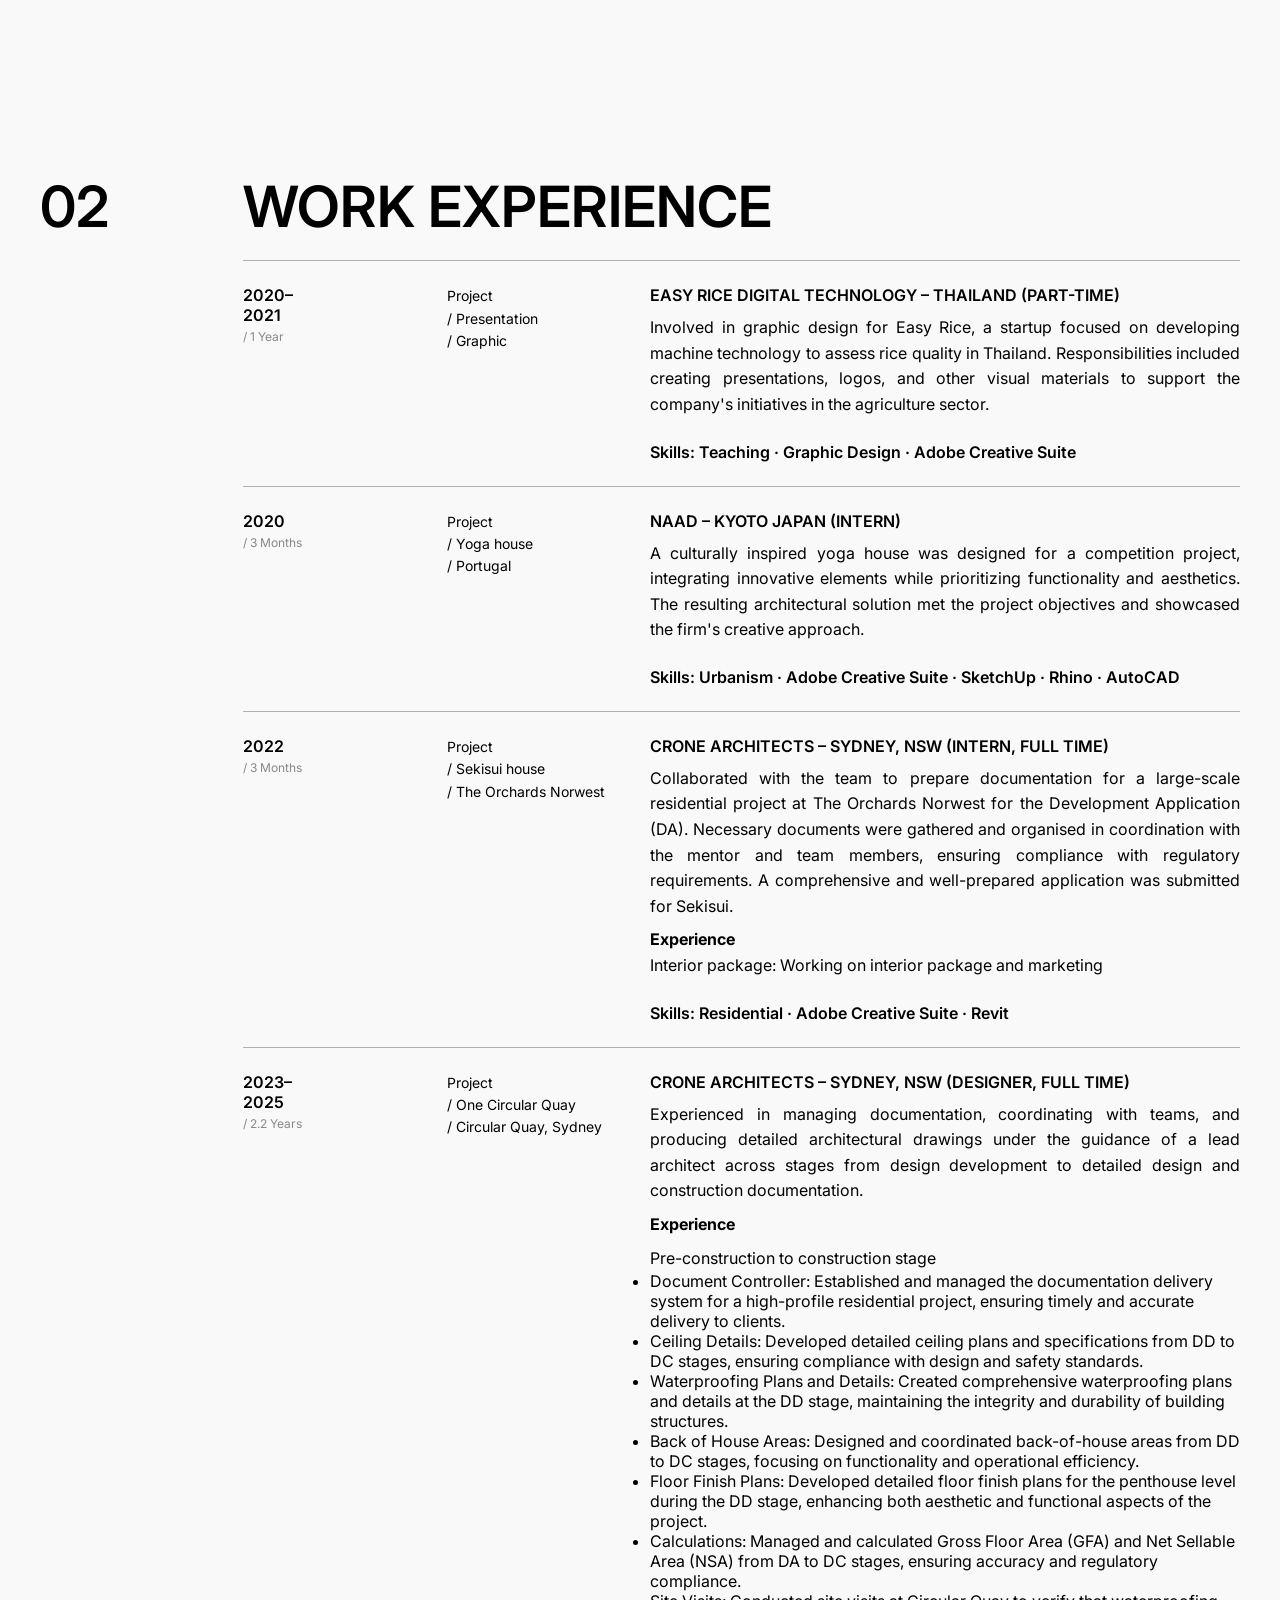
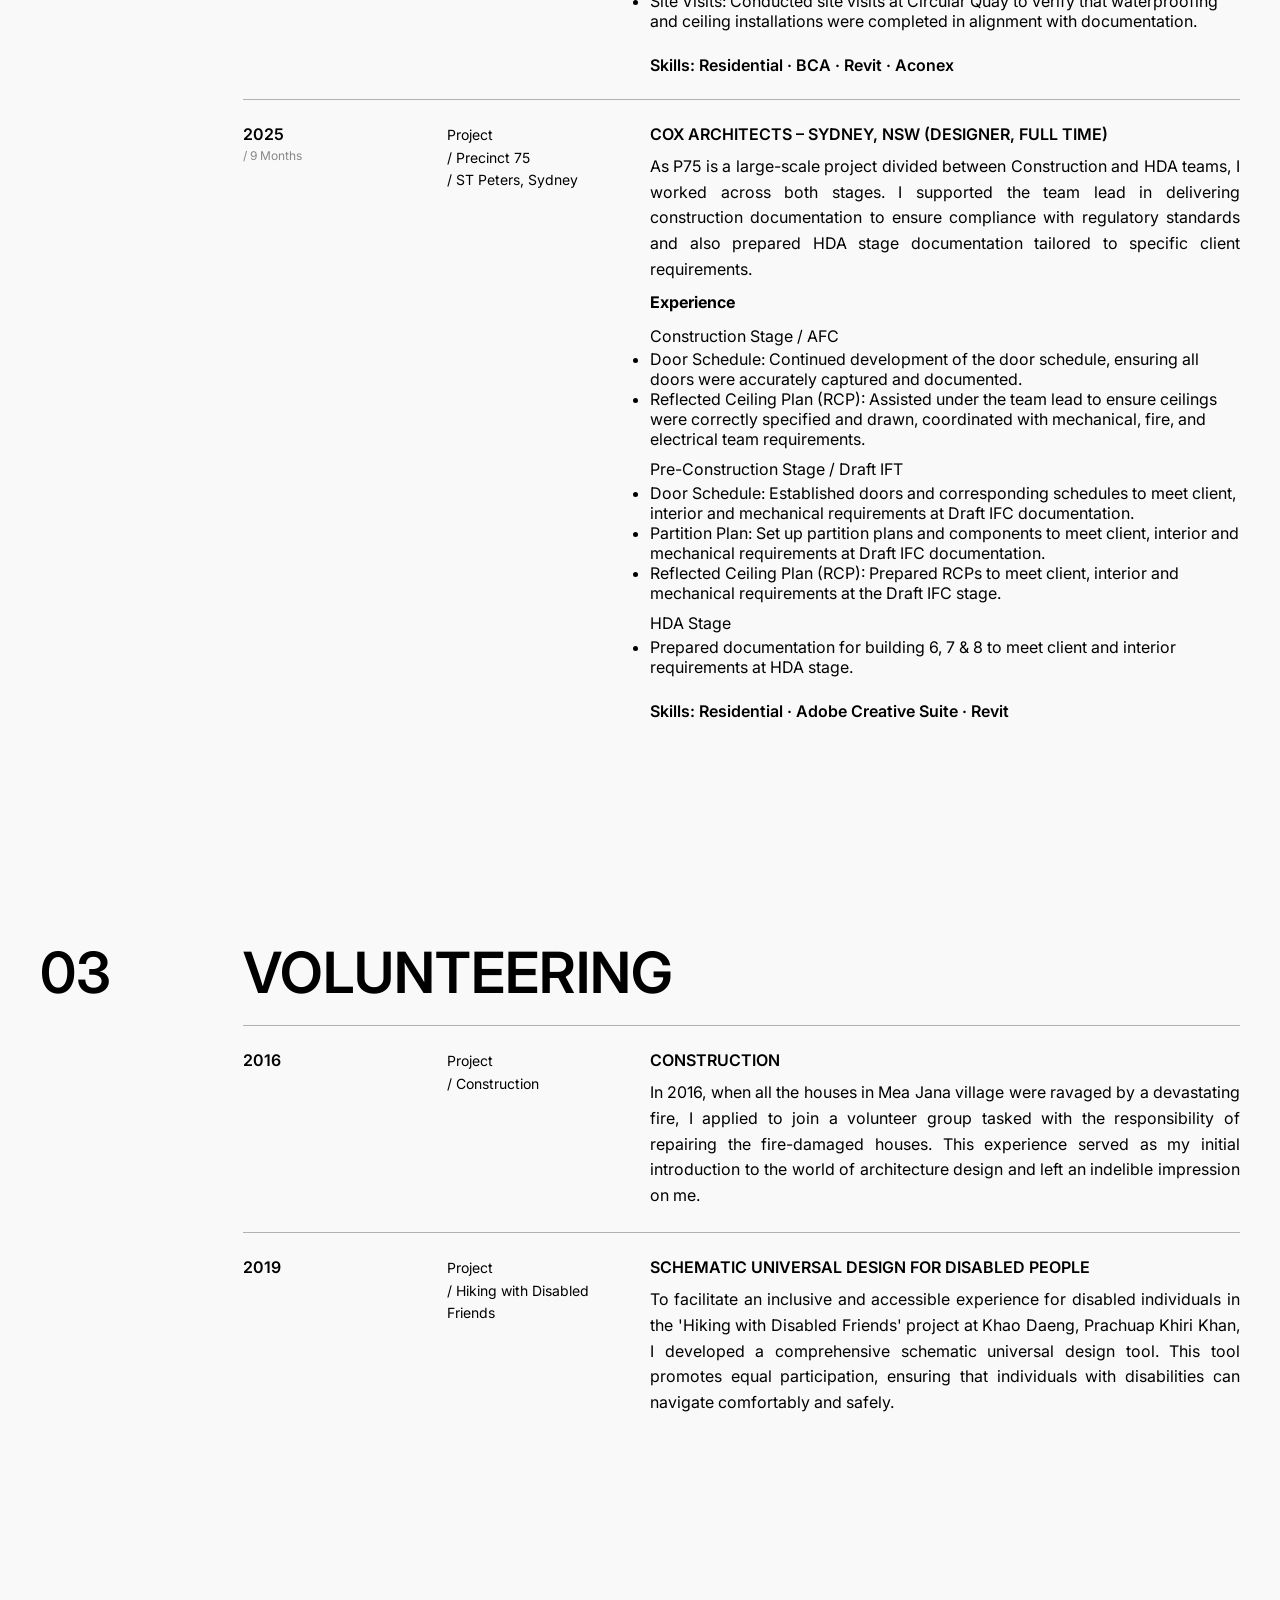
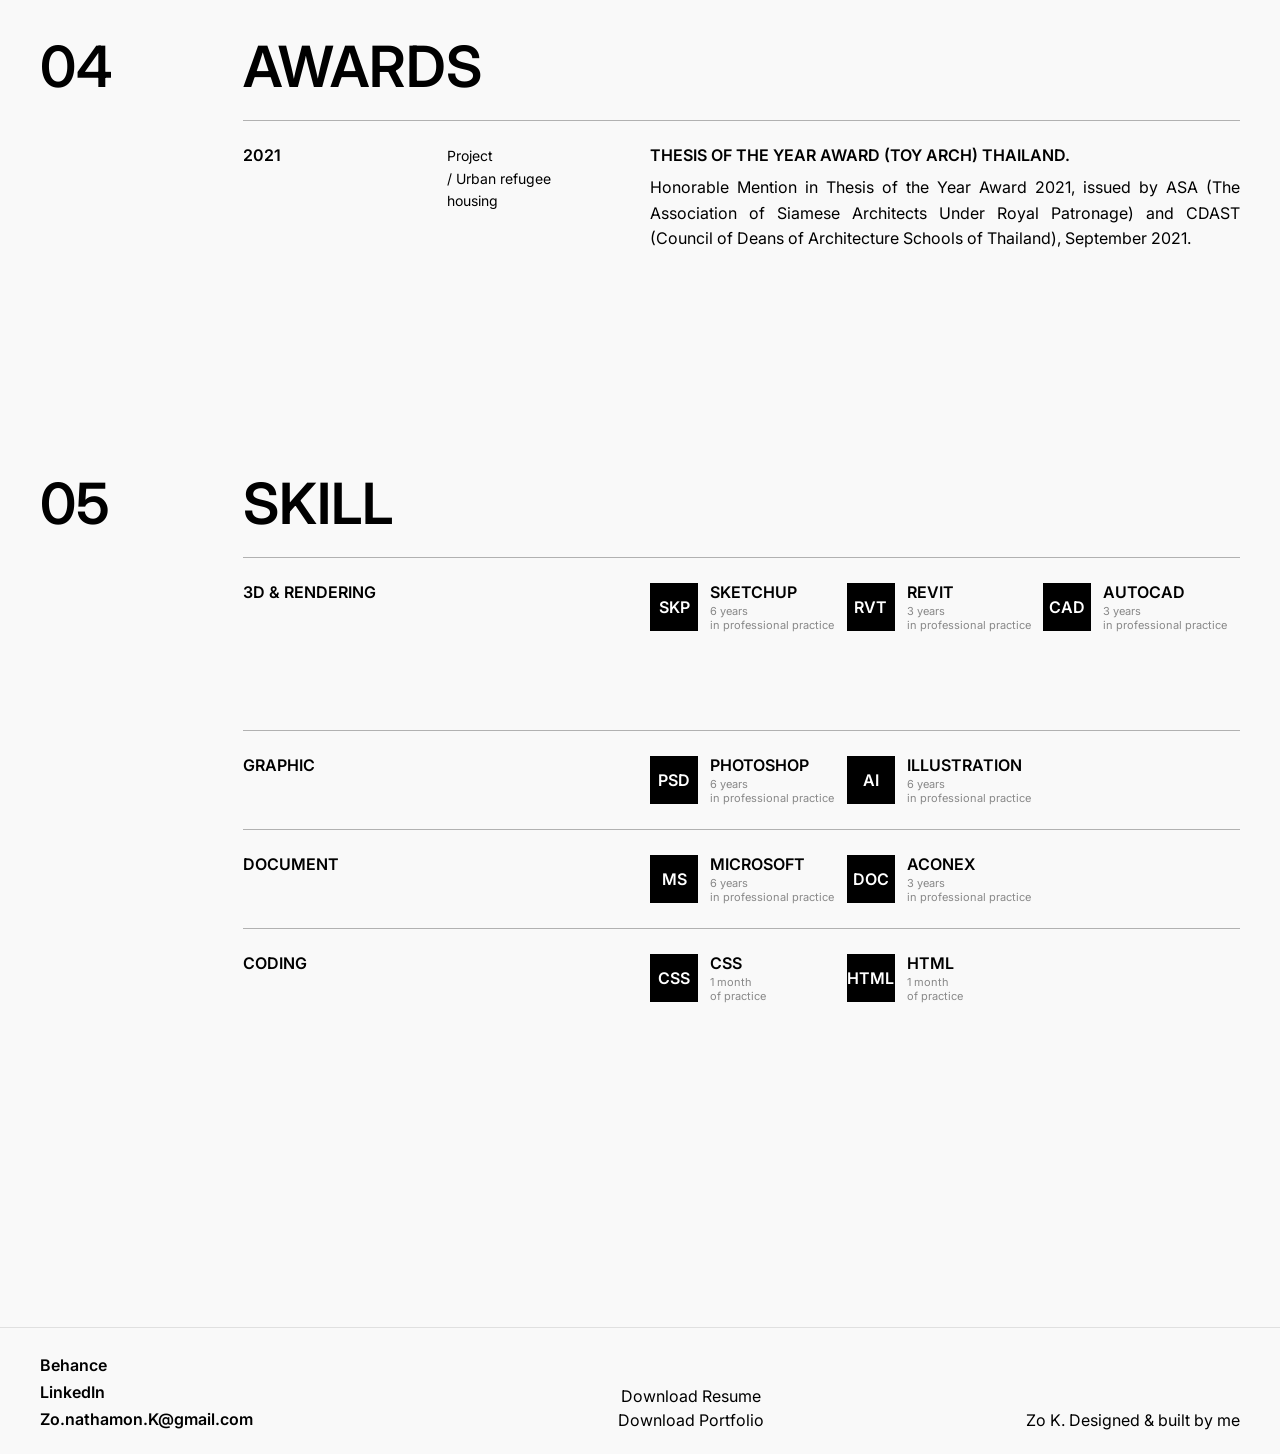
==== commit 54cf478b: "update line between photo" ====
--- a/index.html
+++ b/index.html
@@ -80,7 +80,7 @@
     </div>
 
     <!-- ════ 01 PERSONAL DETAILS ════ -->
-    <div class="page-grid">
+    <div class="page-grid">    
       <div class="sec-num h1 reveal anim-fade">01</div>
       <div class="sec-title reveal anim-slide-up">PERSONAL DETAILS</div>
 
@@ -380,7 +380,7 @@
   </div><!-- end .page-shell -->
 
   <!-- FOOTER -->
-    <footer class="reveal anim-fade-up">
+   <footer class="reveal anim-fade-up">
     <div class="footer-contact">
 
       <div class="footer-contact-row"><a href="https://www.behance.net/Zo_Khankhayan" target="_blank">Behance</a>
@@ -390,7 +390,8 @@
       <div class="footer-contact-row"><span>Zo.nathamon.K@gmail.com</span></div>
     </div>
     <div class="footer-dl">
-      <a target="_blank" href="./files/260411_RESUME_ZO KHANKHAYAN_UXUI.pdf">Download Resume</a>
+      <a target="_blank" href="./files/260407_RESUME_ZO KHANKHAYAN_A4.pdf">Download Resume</a>
+      <a target="_blank" href="./files/260407_PORTFOLIO_ZO KHANKHAYAN_A3.pdf">Download Portfolio</a>
     </div>
     <div class="footer-copy">Zo K. Designed &amp; built by me</div>
   </footer>
--- a/styles.css
+++ b/styles.css
@@ -403,6 +403,7 @@
   height: 100%;
   display: block;
   object-fit: cover;
+  border-bottom: solid 1px var(--rule-color);
 }
 
 /* =============================================
@@ -719,6 +720,7 @@
   color: var(--gray-900);
   text-decoration: none;
   transition: opacity 0.2s ease, color 0.3s ease;
+  margin-top: 3px;
 }
 
 .footer-contact a:hover {
@@ -731,7 +733,7 @@
   flex-direction: column;
   align-items: center;
   gap: 4px;
-  margin-top: 50px;
+  margin-top: 34px;
 }
 
 .footer-dl a {
@@ -1153,7 +1155,7 @@
 
   .footer-dl {
     align-items: flex-start;
-    margin-top: -6px;
+    margin-top: -4px;
      grid-column: 1 / 8;
   border-bottom: 1px solid var(--rule-color);
   padding-bottom: 16px;  /* space between text and border */
@@ -1380,7 +1382,7 @@
 
   .footer-dl {
     align-items: flex-start;
-    margin-top: -24px;
+    margin-top: -20px;
      grid-column: 1 / 4;
   border-bottom: 1px solid var(--rule-color);
   padding-bottom: 16px;  /* space between text and border */
